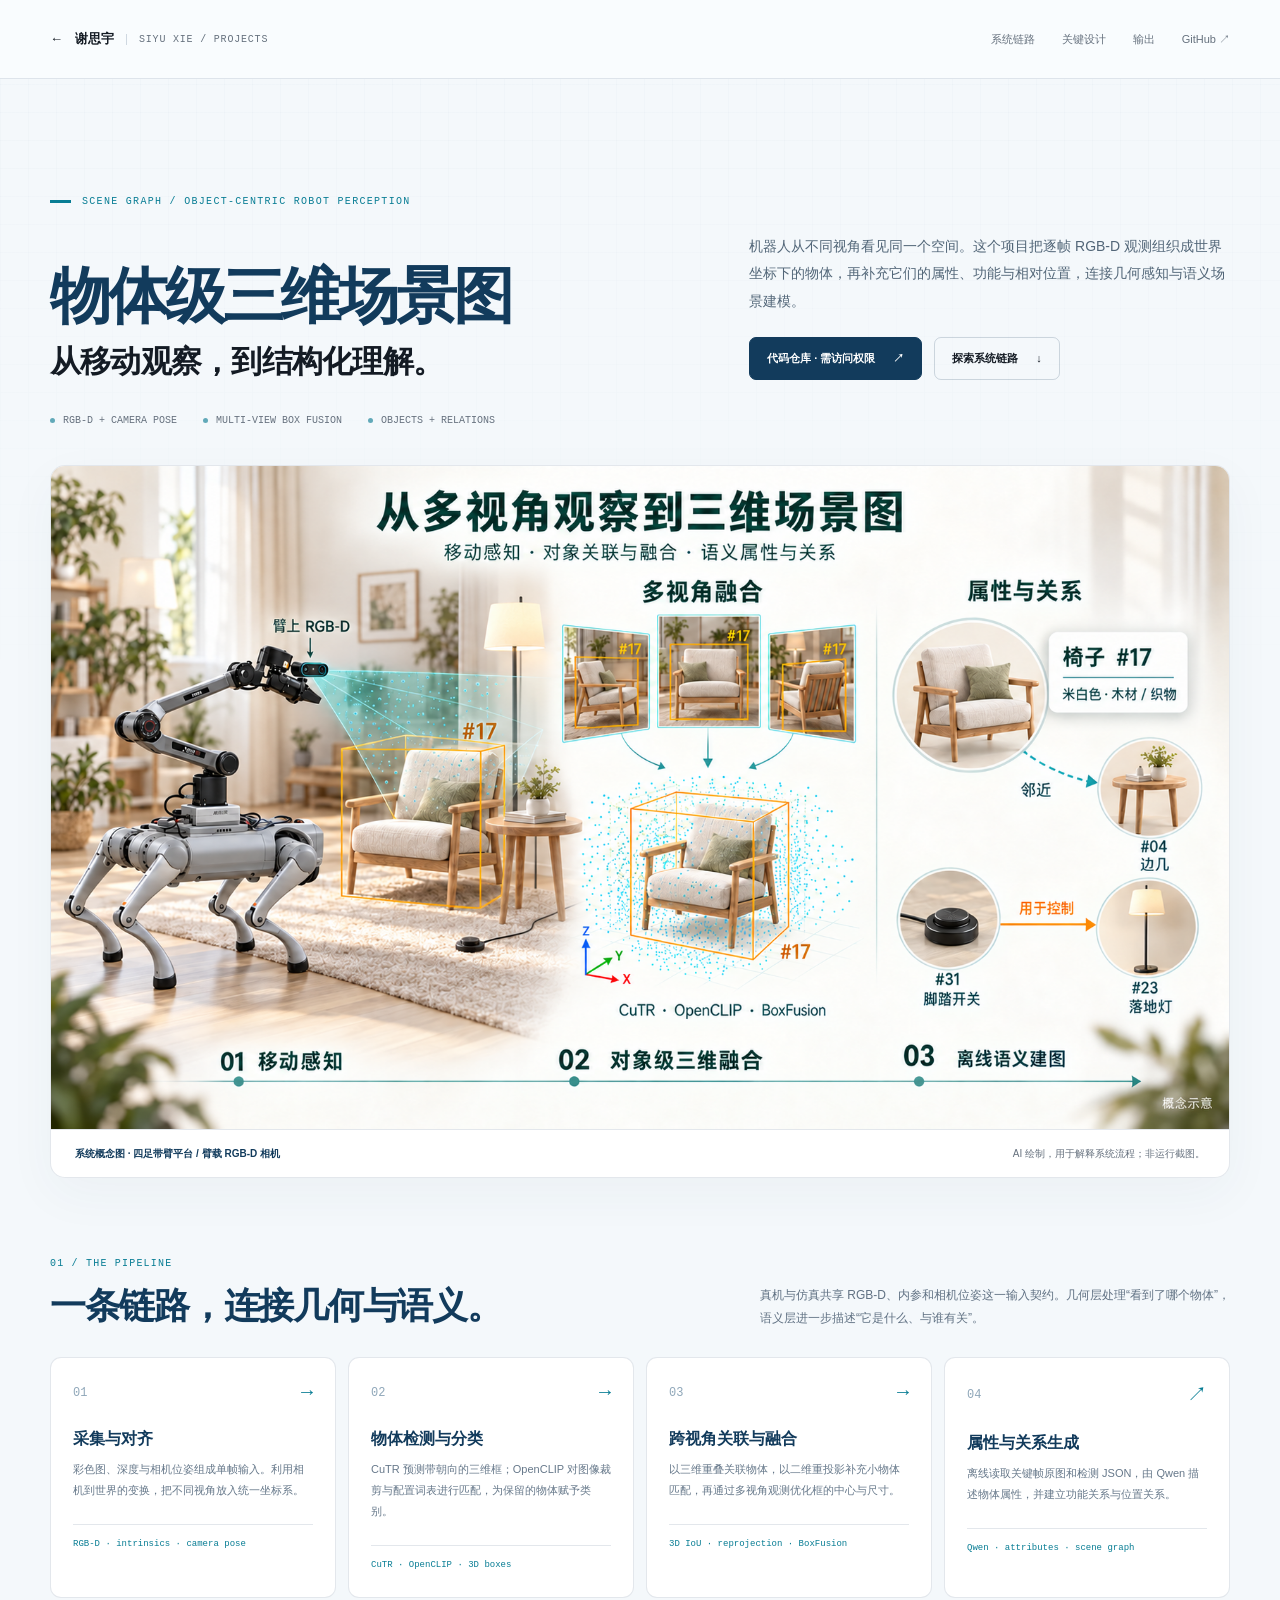
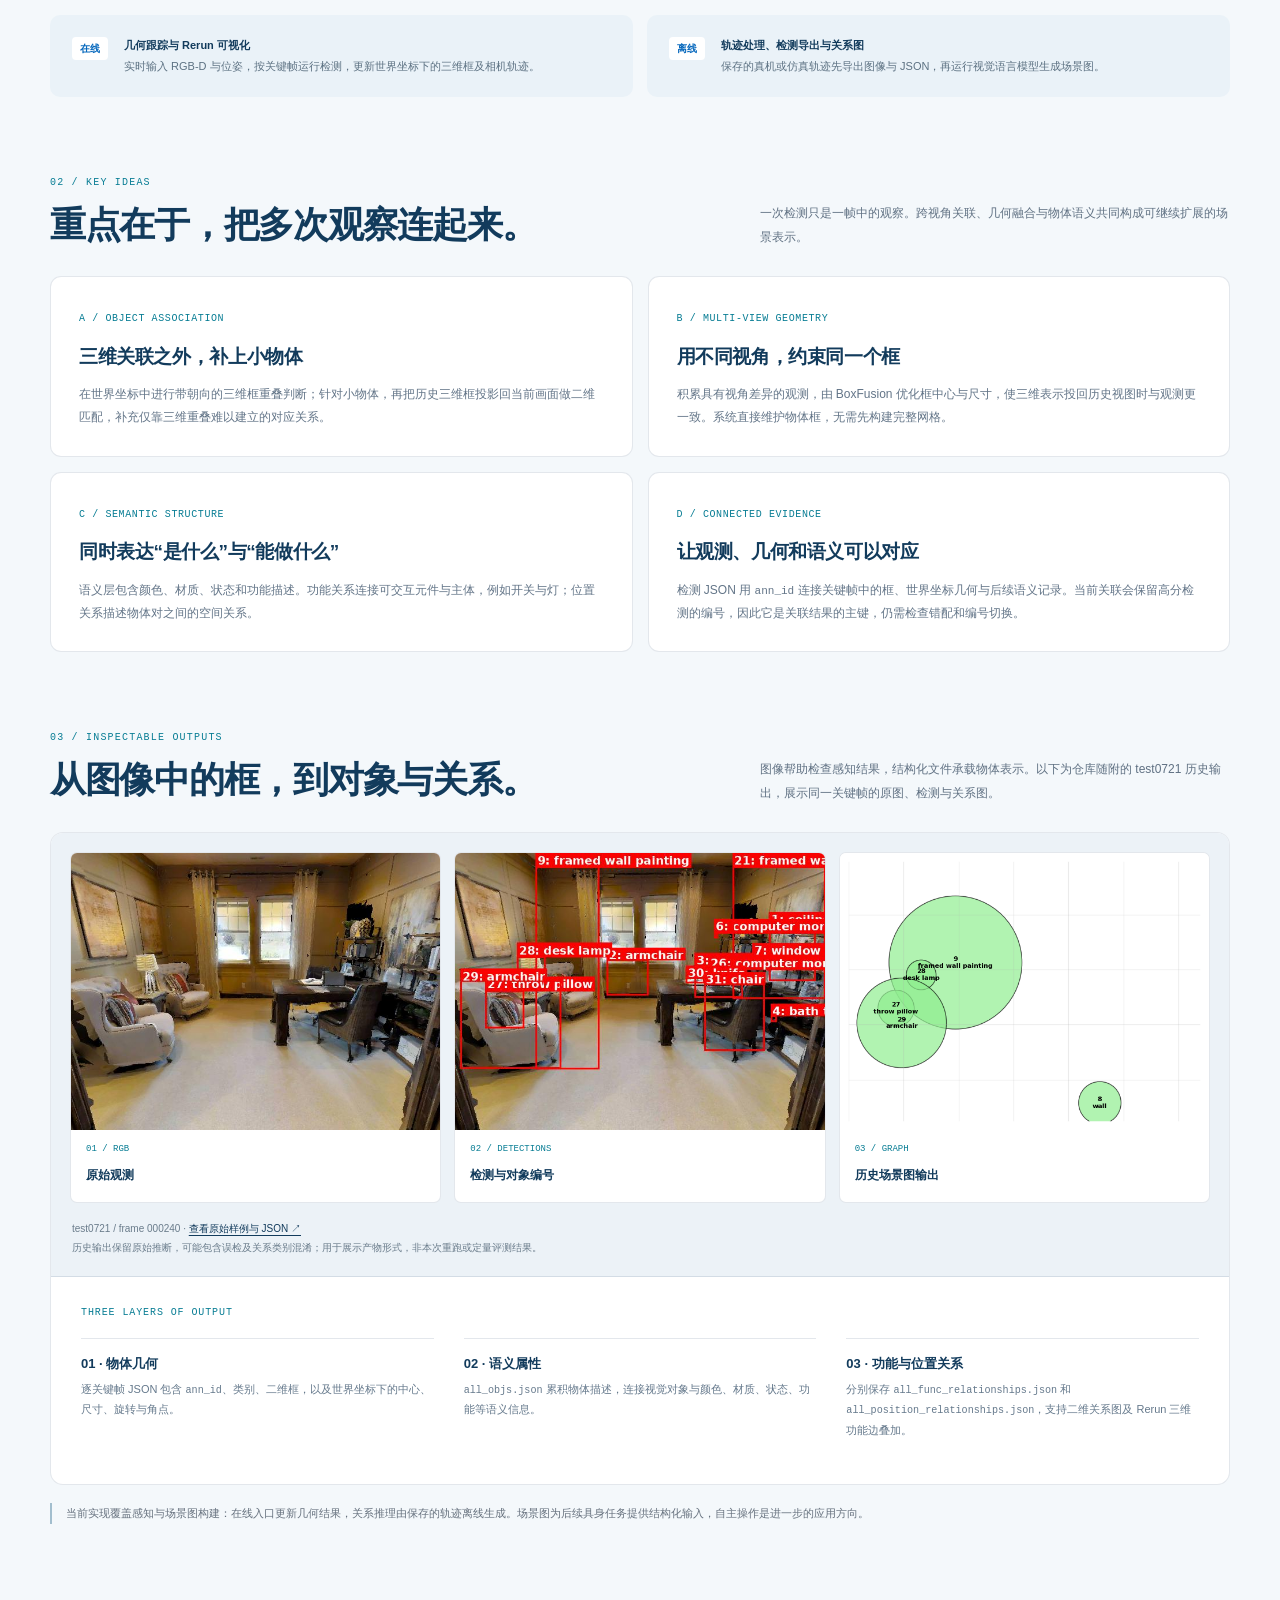
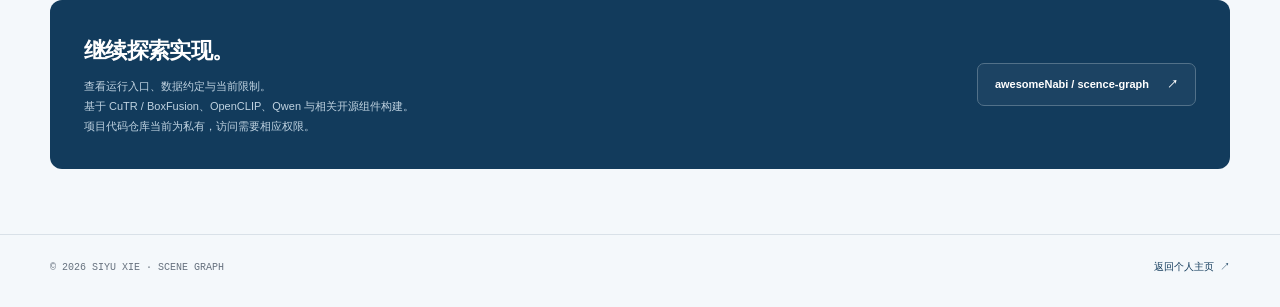
==== projects/scene-graph.html @ 4d7bdca7 "Showcase object-centric scene graph project with illustrated detail page" ====
<!doctype html>
<html lang="zh-CN">
  <head>
    <meta charset="UTF-8" />
    <meta name="viewport" content="width=device-width, initial-scale=1.0" />
    <meta name="description" content="物体级三维场景图：以 RGB-D 和相机位姿为输入，结合 CuTR、OpenCLIP、BoxFusion 与 Qwen，完成跨视角对象关联、三维框融合及离线语义关系建模。" />
    <meta name="theme-color" content="#f4f8fb" />
    <meta property="og:title" content="物体级三维场景图 — 谢思宇 Siyu Xie" />
    <meta property="og:description" content="从移动观察到对象、属性与关系。多视角三维感知与离线场景图构建。" />
    <meta property="og:type" content="website" />
    <meta property="og:url" content="https://awesomenabi.github.io/projects/scene-graph.html" />
    <meta property="og:image" content="https://awesomenabi.github.io/assets/scene-graph-hero.png" />
    <meta property="og:locale" content="zh_CN" />
    <meta name="twitter:card" content="summary_large_image" />
    <title>物体级三维场景图 — 谢思宇 Siyu Xie</title>
    <link rel="canonical" href="https://awesomenabi.github.io/projects/scene-graph.html" />
    <link rel="icon" href="../assets/favicon.svg" type="image/svg+xml" />
    <link rel="stylesheet" href="../styles.css?v=20260905-start-dock2" />
    <link rel="stylesheet" href="../scene-graph.css?v=20261011" />
  </head>
  <body class="scene-page">
    <a class="skip-link" href="#main">跳到主要内容</a>
    <header class="scene-header">
      <div class="scene-shell scene-header__inner">
        <a class="scene-home" href="../index.html#projects"><span aria-hidden="true">←</span> 谢思宇 <small>SIYU XIE / PROJECTS</small></a>
        <nav class="scene-nav" aria-label="项目导航"><a href="#pipeline">系统链路</a><a href="#design">关键设计</a><a href="#outputs">输出</a><a href="https://github.com/awesomeNabi/scence-graph" target="_blank" rel="noreferrer">GitHub ↗</a></nav>
      </div>
    </header>

    <main class="scene-shell" id="main">
      <section class="scene-intro" aria-labelledby="scene-title">
        <p class="scene-eyebrow">SCENE GRAPH / OBJECT-CENTRIC ROBOT PERCEPTION</p>
        <div class="scene-intro__grid">
          <h1 id="scene-title">物体级三维场景图<span>从移动观察，到结构化理解。</span></h1>
          <div>
            <p class="scene-intro__description">机器人从不同视角看见同一个空间。这个项目把逐帧 RGB-D 观测组织成世界坐标下的物体，再补充它们的属性、功能与相对位置，连接几何感知与语义场景建模。</p>
            <div class="scene-actions">
              <a class="scene-link scene-link--primary" href="https://github.com/awesomeNabi/scence-graph" target="_blank" rel="noreferrer">代码仓库 · 需访问权限 <span aria-hidden="true">↗</span></a>
              <a class="scene-link" href="#pipeline">探索系统链路 <span aria-hidden="true">↓</span></a>
            </div>
          </div>
        </div>
        <div class="scene-spec" aria-label="项目技术概览"><span><i aria-hidden="true"></i> RGB-D + CAMERA POSE</span><span><i aria-hidden="true"></i> MULTI-VIEW BOX FUSION</span><span><i aria-hidden="true"></i> OBJECTS + RELATIONS</span></div>
      </section>

      <figure class="scene-hero">
        <a href="../assets/scene-graph-hero.png" aria-label="打开完整系统概念图">
          <img src="../assets/scene-graph-hero.png" alt="四足带臂机器人使用安装在机械臂上的 RGB-D 相机观察室内物体，通过多视角关联融合三维框，再生成物体属性、功能关系和位置关系" width="1672" height="941" fetchpriority="high" />
        </a>
        <figcaption><b>系统概念图 · 四足带臂平台 / 臂载 RGB-D 相机</b><span>AI 绘制，用于解释系统流程；非运行截图。</span></figcaption>
      </figure>

      <section class="scene-section" id="pipeline" aria-labelledby="pipeline-title">
        <div class="scene-section__header">
          <div><p class="scene-section__index">01 / THE PIPELINE</p><h2 id="pipeline-title">一条链路，连接几何与语义。</h2></div>
          <p class="scene-section__summary">真机与仿真共享 RGB-D、内参和相机位姿这一输入契约。几何层处理“看到了哪个物体”，语义层进一步描述“它是什么、与谁有关”。</p>
        </div>
        <div class="scene-flow">
          <article class="scene-step"><div class="scene-step__number">01 <span aria-hidden="true">→</span></div><h3>采集与对齐</h3><p>彩色图、深度与相机位姿组成单帧输入。利用相机到世界的变换，把不同视角放入统一坐标系。</p><small>RGB-D · intrinsics · camera pose</small></article>
          <article class="scene-step"><div class="scene-step__number">02 <span aria-hidden="true">→</span></div><h3>物体检测与分类</h3><p>CuTR 预测带朝向的三维框；OpenCLIP 对图像裁剪与配置词表进行匹配，为保留的物体赋予类别。</p><small>CuTR · OpenCLIP · 3D boxes</small></article>
          <article class="scene-step"><div class="scene-step__number">03 <span aria-hidden="true">→</span></div><h3>跨视角关联与融合</h3><p>以三维重叠关联物体，以二维重投影补充小物体匹配，再通过多视角观测优化框的中心与尺寸。</p><small>3D IoU · reprojection · BoxFusion</small></article>
          <article class="scene-step"><div class="scene-step__number">04 <span aria-hidden="true">↗</span></div><h3>属性与关系生成</h3><p>离线读取关键帧原图和检测 JSON，由 Qwen 描述物体属性，并建立功能关系与位置关系。</p><small>Qwen · attributes · scene graph</small></article>
        </div>
        <div class="scene-modes" aria-label="当前实现的两条运行路径">
          <div class="scene-mode"><b>在线</b><p><strong>几何跟踪与 Rerun 可视化</strong><br />实时输入 RGB-D 与位姿，按关键帧运行检测，更新世界坐标下的三维框及相机轨迹。</p></div>
          <div class="scene-mode"><b>离线</b><p><strong>轨迹处理、检测导出与关系图</strong><br />保存的真机或仿真轨迹先导出图像与 JSON，再运行视觉语言模型生成场景图。</p></div>
        </div>
      </section>

      <section class="scene-section" id="design" aria-labelledby="design-title">
        <div class="scene-section__header">
          <div><p class="scene-section__index">02 / KEY IDEAS</p><h2 id="design-title">重点在于，把多次观察连起来。</h2></div>
          <p class="scene-section__summary">一次检测只是一帧中的观察。跨视角关联、几何融合与物体语义共同构成可继续扩展的场景表示。</p>
        </div>
        <div class="scene-design">
          <article><span>A / OBJECT ASSOCIATION</span><h3>三维关联之外，补上小物体</h3><p>在世界坐标中进行带朝向的三维框重叠判断；针对小物体，再把历史三维框投影回当前画面做二维匹配，补充仅靠三维重叠难以建立的对应关系。</p></article>
          <article><span>B / MULTI-VIEW GEOMETRY</span><h3>用不同视角，约束同一个框</h3><p>积累具有视角差异的观测，由 BoxFusion 优化框中心与尺寸，使三维表示投回历史视图时与观测更一致。系统直接维护物体框，无需先构建完整网格。</p></article>
          <article><span>C / SEMANTIC STRUCTURE</span><h3>同时表达“是什么”与“能做什么”</h3><p>语义层包含颜色、材质、状态和功能描述。功能关系连接可交互元件与主体，例如开关与灯；位置关系描述物体对之间的空间关系。</p></article>
          <article><span>D / CONNECTED EVIDENCE</span><h3>让观测、几何和语义可以对应</h3><p>检测 JSON 用 <code>ann_id</code> 连接关键帧中的框、世界坐标几何与后续语义记录。当前关联会保留高分检测的编号，因此它是关联结果的主键，仍需检查错配和编号切换。</p></article>
        </div>
      </section>

      <section class="scene-section" id="outputs" aria-labelledby="outputs-title">
        <div class="scene-section__header">
          <div><p class="scene-section__index">03 / INSPECTABLE OUTPUTS</p><h2 id="outputs-title">从图像中的框，到对象与关系。</h2></div>
          <p class="scene-section__summary">图像帮助检查感知结果，结构化文件承载物体表示。以下为仓库随附的 test0721 历史输出，展示同一关键帧的原图、检测与关系图。</p>
        </div>
        <div class="scene-output">
          <div class="scene-result-gallery">
            <figure><a href="../assets/scene-graph-rgb.jpg" aria-label="查看完整历史原始帧"><img src="../assets/scene-graph-rgb.jpg" alt="test0721 轨迹第 000240 帧的室内原始图像，包含扶手椅、书桌、灯与装饰画" width="640" height="480" loading="lazy" decoding="async" /></a><figcaption><span>01 / RGB</span><b>原始观测</b></figcaption></figure>
            <figure><a href="../assets/scene-graph-bbox.jpg" aria-label="查看完整历史检测图"><img src="../assets/scene-graph-bbox.jpg" alt="同一历史关键帧中的检测框、类别与对象编号，可用于检查检测和关联结果" width="640" height="480" loading="lazy" decoding="async" /></a><figcaption><span>02 / DETECTIONS</span><b>检测与对象编号</b></figcaption></figure>
            <figure><a href="../assets/scene-graph-result.png" aria-label="查看完整历史关系图"><img src="../assets/scene-graph-result.png" alt="test0721 第 000240 帧的历史场景图输出，以带标签的圆节点展示场景中的对象" width="640" height="480" loading="lazy" decoding="async" /></a><figcaption><span>03 / GRAPH</span><b>历史场景图输出</b></figcaption></figure>
          </div>
          <p class="scene-result-caption">test0721 / frame 000240 · <a href="https://github.com/awesomeNabi/scence-graph/tree/main/example/test0721" target="_blank" rel="noreferrer">查看原始样例与 JSON ↗</a><br />历史输出保留原始推断，可能包含误检及关系类别混淆；用于展示产物形式，非本次重跑或定量评测结果。</p>
          <div class="scene-output__body">
            <p>THREE LAYERS OF OUTPUT</p>
            <dl>
              <div><dt>01 · 物体几何</dt><dd>逐关键帧 JSON 包含 <code>ann_id</code>、类别、二维框，以及世界坐标下的中心、尺寸、旋转与角点。</dd></div>
              <div><dt>02 · 语义属性</dt><dd><code>all_objs.json</code> 累积物体描述，连接视觉对象与颜色、材质、状态、功能等语义信息。</dd></div>
              <div><dt>03 · 功能与位置关系</dt><dd>分别保存 <code>all_func_relationships.json</code> 和 <code>all_position_relationships.json</code>，支持二维关系图及 Rerun 三维功能边叠加。</dd></div>
            </dl>
          </div>
        </div>
        <p class="scene-note">当前实现覆盖感知与场景图构建：在线入口更新几何结果，关系推理由保存的轨迹离线生成。场景图为后续具身任务提供结构化输入，自主操作是进一步的应用方向。</p>
      </section>

      <aside class="scene-source" aria-label="项目源码入口">
        <div><h2>继续探索实现。</h2><p>查看运行入口、数据约定与当前限制。<br />基于 CuTR / BoxFusion、OpenCLIP、Qwen 与相关开源组件构建。<br />项目代码仓库当前为私有，访问需要相应权限。</p></div>
        <a class="scene-link" href="https://github.com/awesomeNabi/scence-graph" target="_blank" rel="noreferrer">awesomeNabi / scence-graph <span aria-hidden="true">↗</span></a>
      </aside>
    </main>
    <footer class="scene-page-footer"><div class="scene-shell"><span>© 2026 SIYU XIE · SCENE GRAPH</span><a href="../index.html#projects">返回个人主页 <span aria-hidden="true">↗</span></a></div></footer>
  </body>
</html>
---- styles.css ----
:root {
  --page: #edf4fb;
  --page-deep: #e8f1fa;
  --surface: #ffffff;
  --surface-soft: #f7fbff;
  --surface-blue: #dfeeff;
  --surface-blue-2: #edf6ff;
  --ink: #141b24;
  --ink-soft: #273240;
  --muted: #66717e;
  --muted-2: #87919b;
  --blue: #1887e8;
  --blue-deep: #0668bd;
  --blue-pale: #e9f4ff;
  --green: #31ce7c;
  --line: rgba(41, 75, 108, 0.13);
  --line-strong: rgba(41, 75, 108, 0.2);
  --shadow: 0 18px 48px rgba(56, 87, 118, 0.1);
  --shadow-soft: 0 8px 24px rgba(56, 87, 118, 0.075);
  --shadow-hover: 0 26px 68px rgba(43, 78, 113, 0.16), 0 8px 22px rgba(56, 87, 118, 0.08);
  --radius-xl: 30px;
  --radius-lg: 22px;
  --radius-md: 16px;
  --radius-sm: 12px;
  --shell: 1240px;
  --ease: 180ms ease;
  --cover-progress: 0;
  --cover-height: max(100svh, 820px);
  --cover-scene-shift: 0px;
  --cover-scale: 1;
  --cover-opacity: 1;
  --cover-cue-opacity: 1;
  --cover-copy-shift: 0px;
  --site-reveal: 0;
  --site-shift: 8svh;
  --site-opacity: 0;
}

*,
*::before,
*::after {
  box-sizing: border-box;
}

html {
  scroll-behavior: smooth;
  scroll-padding-top: 112px;
}

body {
  margin: 0;
  min-width: 320px;
  overflow-x: clip;
  color: var(--ink);
  background:
    radial-gradient(circle at 6% 8%, rgba(159, 206, 251, 0.34), transparent 26rem),
    radial-gradient(circle at 92% 22%, rgba(216, 225, 255, 0.48), transparent 31rem),
    linear-gradient(180deg, #eff6fd 0%, #f5f8fb 42%, #edf4fa 100%);
  font-family: Inter, ui-sans-serif, -apple-system, BlinkMacSystemFont, "Segoe UI", "PingFang SC",
    "Hiragino Sans GB", "Microsoft YaHei", Arial, sans-serif;
  font-size: 15px;
  line-height: 1.7;
  -webkit-font-smoothing: antialiased;
  text-rendering: optimizeLegibility;
}

body::before {
  position: fixed;
  inset: 0;
  z-index: -1;
  pointer-events: none;
  content: "";
  background-image:
    linear-gradient(rgba(49, 92, 132, 0.025) 1px, transparent 1px),
    linear-gradient(90deg, rgba(49, 92, 132, 0.025) 1px, transparent 1px);
  background-size: 28px 28px;
  mask-image: linear-gradient(to bottom, black, transparent 80%);
}

img,
video {
  display: block;
  max-width: 100%;
}

a {
  color: inherit;
  text-decoration: none;
}

button,
a {
  -webkit-tap-highlight-color: transparent;
}

::selection {
  color: #fff;
  background: var(--blue);
}

:focus-visible {
  outline: 3px solid rgba(24, 135, 232, 0.35);
  outline-offset: 4px;
}

/* Front-facing CRT and PS1 menu on a gray-white portfolio cover. */
.portal-cover {
  --retro-paper: #f2f2ec;
  --cover-gap: clamp(25px, 3vw, 48px);
  --retro-ink: #383e36;
  --retro-muted: #888e81;
  --retro-line: #d7dad0;
  --retro-mono: "SFMono-Regular", Consolas, "Liberation Mono", monospace;
  position: relative;
  z-index: 1;
  height: var(--cover-height);
  color: var(--retro-ink);
  background: var(--retro-paper);
  isolation: isolate;
}
.js .portal-cover { height: calc(2 * var(--cover-height)); }
.portal-cover__scene { position: relative; height: var(--cover-height); overflow: hidden; isolation: isolate; }
.js .portal-cover__scene { position: sticky; top: 0; }
.portal-cover__scene::before {
  position: absolute; inset: 0; content: ""; pointer-events: none;
  opacity: .35;
  background-image: repeating-linear-gradient(0deg, #79877506 0 1px, transparent 1px 4px), radial-gradient(ellipse at 50% 50%, #fff 0, transparent 68%);
}
.portal-cover__masthead { position: absolute; inset: 0 4vw auto; height: 86px; display: flex; align-items: center; justify-content: space-between; gap: 24px; border-bottom: 1px solid var(--retro-line); z-index: 3; opacity: var(--cover-opacity); }
.cover-mark { display: flex; align-items: center; gap: 10px; }
.cover-mark b { color: #858d7d; font: 9px var(--retro-mono); letter-spacing: .12em; }
.folio-pixels { display: grid; grid-template-columns: repeat(2, 5px); grid-template-rows: repeat(2, 5px); gap: 2px; transform: rotate(-8deg); }
.folio-pixels i { background: #7c856d; }.folio-pixels i:last-child { grid-column: 2; }
.cover-edition, .cover-system { color: #929788; font: 8px var(--retro-mono); letter-spacing: .18em; }
.cover-edition { position: absolute; left: 50%; transform: translateX(-50%); }
.cover-system { display: flex; align-items: center; gap: 8px; letter-spacing: .1em; }
.cover-system i { width: 5px; height: 5px; border-radius: 50%; background: #87976b; box-shadow: 0 0 5px #87976b44; }
.portal-cover__stage { position: relative; height: 100%; width: min(1320px, 89vw); margin: auto; padding: 118px 0 65px; display: grid; grid-template-columns: 1fr minmax(470px, 2.55fr) .75fr; gap: var(--cover-gap); align-items: center; }
.portal-cover__copy { opacity: var(--cover-opacity); transform: translateY(var(--cover-copy-shift)); }
.portal-cover__copy { padding-bottom: 30px; }
.cover-kicker { display: flex; align-items: center; gap: 8px; margin: 0 0 25px; font: 8px var(--retro-mono); color: var(--retro-muted); letter-spacing: .15em; white-space: nowrap; }
.cover-kicker > span { border: 1px solid #c6ccbd; padding: 4px; font-size: 8px; letter-spacing: 0; }
.portal-cover__copy h1 { margin: 0; font-family: "Songti SC", "STSong", "Noto Serif CJK SC", Georgia, serif; font-size: clamp(42px, 4vw, 60px); line-height: 1.22; font-weight: 500; letter-spacing: -.04em; }
.portal-cover__copy h1 > span { display: block; font-family: "Baskerville", "Times New Roman", serif; font-size: 1.07em; line-height: 1.15; font-style: italic; color: #899078; letter-spacing: -.055em; }
.cover-description { margin: 29px 0 0; color: #7e8579; font-size: clamp(10px, .85vw, 13px); line-height: 1.95; }
.cover-description > span { font-size: 11px; }
.cover-signature { display: flex; align-items: center; gap: 15px; margin-top: 28px; padding-top: 22px; position: relative; }
.cover-signature::before { content: ""; position: absolute; top: 0; width: 26px; height: 1px; background: #c7ccbf; }
.cover-signature > span { color: #929b88; font-size: 19px; font-weight: 300; }
.cover-signature p { font: 9px/1.8 var(--retro-mono); letter-spacing: .1em; margin: 0; }.cover-signature small { display: block; color: #a1a696; font-size: 7px; }
.cover-handnote { display: inline-flex; align-items: center; gap: 22px; margin: 56px 0 0 17px; color: #929882; font: italic 24px "Baskerville", "Times New Roman", serif; transform: rotate(-7deg); }
.cover-handnote > span { font-size: 43px; line-height: .7; transform: rotate(25deg); }
.crt-stage { position: relative; justify-self: center; width: min(100%, 730px); opacity: var(--cover-opacity); transform: translateY(var(--cover-copy-shift)); }
.crt-caption { position: absolute; bottom: 100%; left: 50%; transform: translateX(-50%); width: max-content; margin: 0 0 22px; color: #a0a693; font: 7px var(--retro-mono); letter-spacing: .16em; }
.crt-caption i { display: inline-block; width: 3px; height: 3px; margin: 0 6px 2px 0; background: #a5ae94; }
.retro-console { position: relative; container-type: inline-size; }
.crt-monitor { position: relative; width: 100%; aspect-ratio: 1.27; padding: 4.5% 4.5% 10.5%; border: 2px solid #c7cbc4; border-radius: 30px 30px 35px 35px; background: linear-gradient(115deg, #eeeeea, #e2e4de 52%, #d6dad2); box-shadow: inset 3px 3px 4px #fff, inset -4px -5px 3px #8f998b55, 5px 7px 0 #c5ccbf, 11px 15px 21px #74806523; }
.crt-monitor::before { position: absolute; content: ""; inset: 2%; border: 1px solid #f9fbf3aa; border-radius: 23px; pointer-events: none; }
.crt-bezel { position: relative; height: 100%; padding: 2.7%; background: linear-gradient(145deg, #777e75, #505b52 55%, #8d968b); border: 1px solid #9ea79b; border-radius: 30px / 24px; box-shadow: 0 1px 1px #fff, inset 2px 3px 6px #28382d70; }
.crt-screen { position: relative; height: 100%; overflow: hidden; isolation: isolate; border-radius: 23px / 19px; background: #225166; border: 3px solid #334538; box-shadow: 0 0 2px 2px #3c4b3d, inset 0 0 22px #152e39; }
.crt-screen::after { content: ""; position: absolute; inset: 0; z-index: 4; border-radius: inherit; pointer-events: none; background: radial-gradient(ellipse at 50% 40%, transparent 45%, #07172266 100%); box-shadow: inset 3px 4px 14px #08252f70; }
.ps1-ui { height: 100%; padding: 3% 3.5% 2%; font-family: "Arial Narrow", "Trebuchet MS", Arial, sans-serif; background: #285b70; color: #e6debd; }
.ps1-heading { height: 12%; display: flex; align-items: center; justify-content: space-between; gap: 4px; color: #c8ce9c; }
.ps1-heading > span { font: 1.1cqw var(--retro-mono); letter-spacing: .05em; }
.ps1-heading strong { position: relative; z-index: 1; font-size: 4.4cqw; line-height: .8; color: #101d21; font-style: italic; font-weight: 900; letter-spacing: -.06em; text-shadow: 1px 1px #d5ad42; }
.ps1-panels { height: 78%; display: grid; grid-template-columns: 42% 58%; border: 5px solid #caa33b; border-radius: 16px 16px 18px 15px; box-shadow: inset 0 0 0 2px #ab8334, 1px 2px 0 #9e8130; }
.ps1-sidebar { display: flex; flex-direction: column; min-height: 0; overflow: hidden; padding: 5% 4% 4%; border-right: 5px solid #caa33b; }
.ps1-menu { padding: 3% 5% 5%; border: 3px ridge #d5d2b7; background: #5d655c; }
.ps1-menu p { margin: 0 0 4%; padding-bottom: 4%; color: #cbd1bd; font: 1.2cqw var(--retro-mono); text-align: center; border-bottom: 1px solid #a0a799; }
.ps1-menu button { display: block; position: relative; width: 100%; min-height: 3.25cqw; padding: 4% 1%; border: 2px solid transparent; border-bottom-color: #858e7c77; background: #a2aa9566; color: #e9ecd2; font: 700 1.6cqw/1 Arial, sans-serif; letter-spacing: -.03em; text-shadow: 1px 1px 1px #384631; cursor: pointer; }
.ps1-menu button:nth-of-type(even) { background: #384b3b66; }.ps1-menu button.is-selected { border: 3px solid #bc3c31; background: #496052; box-shadow: 1px 1px 0 #732e25; }
.ps1-menu button.is-selected::before { position: absolute; left: -9%; top: 12%; content: "P1"; padding: 2px 3px; color: #f1e7bc; background: #bd3e30; border-radius: 7px 7px 3px 3px; font: 800 1.3cqw Arial, sans-serif; }
.ps1-menu button:hover { color: #fff8d2; background: #a4ac7959; }
.ps1-menu { display: flex; flex-direction: column; flex: 0 0 65%; min-height: 0; }
.ps1-menu button { flex: 1; min-height: 0; padding: 0; font-size: 1.8cqw; }
.ps1-player-data { flex: 1; min-height: 0; }
.ps1-player-data { margin-top: auto; padding: 6% 5% 2%; }.ps1-player-data > p { margin: 0 0 5%; font: bold 1.4cqw Arial, sans-serif; letter-spacing: .04em; color: #e7d198; }.ps1-player-data dl { display: grid; grid-template-columns: 25% 75%; gap: 6% 0; margin: 0; line-height: 1.2; }.ps1-player-data dt { color: #b6c5a8; font: 1.05cqw var(--retro-mono); margin-top: 3%; }.ps1-player-data dd { margin: 0; color: #e1dec0; font-size: 1.05cqw; font-weight: 700; }
.ps1-player-card { position: relative; display: flex; flex-direction: column; align-items: center; min-width: 0; overflow: hidden; margin: 4% 4% 4% 3%; border: 3px solid #d1ad41; border-radius: 12px; background: radial-gradient(ellipse, #c9ad62, #a18c49); box-shadow: inset 2px 2px 0 #e0b04c; }
.ps1-player-card__header { display: flex; align-items: center; gap: 7px; align-self: stretch; padding: 5% 5% 0; color: #554e2e; font-size: 1.8cqw; letter-spacing: -.025em; }.ps1-player-card__header > span { color: #e3d997; background: #b33d2f; padding: 2px 4px; font: bold 1.2cqw Arial, sans-serif; }
.ps1-player-card img { width: 100%; height: 78%; margin-top: 1%; object-fit: contain; image-rendering: pixelated; filter: saturate(.83) contrast(.9); }
.ps1-player-card__name { position: absolute; bottom: 3%; right: 4%; text-align: right; color: #ede8cb; text-shadow: -2px -1px #3b4c58, 2px 2px #3b4c58, 3px 3px #3b4c58; font: italic 700 3.7cqw/.8 Georgia, serif; transform: rotate(-4deg); }.ps1-player-card__name b { font-size: 1.05em; }
.ps1-footer { height: 10%; display: flex; align-items: center; justify-content: space-between; padding: 2% 1% 0; font: 1.2cqw var(--retro-mono); color: #d4d9b4; }.ps1-footer a { font-size: 1.65cqw; font-weight: bold; color: #f1d47b; letter-spacing: .05em; }
.crt-controls { position: absolute; inset: auto 6% 4%; height: 5%; display: flex; align-items: center; gap: 12px; color: #85907f; }
.crt-model { font: 1cqw var(--retro-mono); letter-spacing: .1em; }
.crt-speaker { width: 17%; height: 85%; margin-left: auto; background: repeating-linear-gradient(0deg, #95a18c 0 1px, transparent 1px 4px); opacity: .6; }
.crt-power { width: 5px; height: 5px; flex-shrink: 0; border-radius: 50%; background: #9aaa75; box-shadow: 0 0 4px #91a76055; transition: background 180ms ease; }
.crt-power-key { position: relative; display: grid; place-items: center; flex: 0 0 auto; width: clamp(28px, 3.4cqw, 36px); aspect-ratio: 1; padding: 0; border: 1px solid #a4af9c; border-radius: 50%; color: #7e8d70; font: 16px Arial, sans-serif; background: #d7ddd0; box-shadow: inset 0 1px 1px #fff9, 0 2px 2px #7b8a6833; cursor: pointer; transition: background 160ms ease, box-shadow 160ms ease; }
.crt-power-key::before { content: ""; position: absolute; inset: -8px; border-radius: 50%; }
.crt-power-key:hover { background: #cbd4bf; }
.crt-power-key:active { box-shadow: inset 1px 2px 3px #73866066; }
.crt-power-key:disabled { cursor: default; opacity: .45; }
.crt-monitor.is-standby .crt-power { background: #cda369; box-shadow: 0 0 5px #cda36955; }
.crt-monitor.is-standby .crt-power-key { color: #9b784b; background: #d9d8c7; }
.crt-status { position: absolute; width: 1px; height: 1px; overflow: hidden; clip-path: inset(50%); white-space: nowrap; }
.crt-stand { height: 2.5cqw; width: 32%; margin: auto; background: linear-gradient(90deg, #c1c9b9, #d7dece 45%, #b6c1ae); border: 1px solid #bac5af; }
.ps-console { display: flex; align-items: center; justify-content: space-around; gap: 3%; width: 81%; height: 9cqw; padding: 1.2% 3%; margin: 0 auto; border: 1px solid #bec7b6; border-radius: 9px 9px 11px 11px; background: linear-gradient(#e4e8de, #cfd7c7); box-shadow: inset 0 3px 0 #f4f6ef, 0 4px 0 #aebaa4, 6px 12px 16px #63725024; }
.ps-reset, .ps-enter { display: grid; justify-items: center; gap: 4px; border: 0; padding: 0; background: transparent; color: #939e88; cursor: pointer; }.ps-reset i, .ps-enter i { display: grid; place-items: center; width: 3cqw; aspect-ratio: 1; border: 1px solid #a1ad96; border-radius: 50%; background: #d3dacb; box-shadow: inset 0 1px 1px #f1f3ed, 0 1px 1px #7a897044; font: 1.7cqw Arial, sans-serif; }.ps-reset span, .ps-enter span { font: .75cqw var(--retro-mono); }
.ps-port { display: flex; flex-direction: column; align-items: center; gap: 4px; width: 20%; color: #8e9b81; }.ps-port small { font: .7cqw var(--retro-mono); }.ps-port i { width: 100%; height: 1.2cqw; background: #a7b39b; border: 1px solid #8d9c7f; box-shadow: inset 0 2px 1px #5f715255, 0 1px #f1f4ed; }.ps-port b { width: 70%; text-align: center; border-radius: 3px; background: #849477; color: #c9d3c0; font: .9cqw var(--retro-mono); }
.ps-console__mark { text-align: center; }.ps-console__mark > span { display: inline-block; margin: 0 1px; font-size: 1.4cqw; color: #7d9690; }.ps-console__mark > span:nth-child(2) { color: #b27376; }.ps-console__mark > span:nth-child(3) { color: #708da0; }.ps-console__mark > span:nth-child(4) { color: #9983a2; }.ps-console__mark small { display: block; margin-top: 2px; color: #a0aa96; font: .6cqw var(--retro-mono); }
.crt-screen__scan { position: absolute; inset: 0; pointer-events: none; opacity: 0; z-index: 3; background: linear-gradient(135deg, transparent calc(var(--scan-position, -20%) - 9%), #e1eced0d calc(var(--scan-position, -20%) - 5%), #e7eff03d calc(var(--scan-position, -20%) - 1.4%), #f4f6ddb3 var(--scan-position, -20%), #cde5e438 calc(var(--scan-position, -20%) + 1%), transparent calc(var(--scan-position, -20%) + 7%)); }
.crt-screen__distorted { position: absolute; inset: 0; pointer-events: none; opacity: 0; z-index: 2; mask-image: linear-gradient(135deg, transparent calc(var(--scan-position, -20%) - 7%), #000 calc(var(--scan-position, -20%) - 2%), #000 calc(var(--scan-position, -20%) + 2%), transparent calc(var(--scan-position, -20%) + 7%)); }
.crt-screen__distorted .ps1-ui { transform: translate(var(--scan-drift-x, 0px), var(--scan-drift-y, 0px)); filter: contrast(1.05); }
.crt-screen.is-screen-active:not(.is-standby) .crt-screen__scan { opacity: 1; }
.crt-screen.is-screen-active:not(.is-standby) .crt-screen__distorted { opacity: .88; }
.crt-screen__noise { display: none; position: absolute; inset: 0; z-index: 3; width: 100%; height: 100%; image-rendering: pixelated; pointer-events: none; background: #858585; }
.crt-screen.is-standby .crt-screen__noise { display: block; }
.crt-screen.is-standby .ps1-ui { visibility: hidden; }
.crt-monitor.is-power-switching .crt-screen { animation: crt-power-switch 320ms ease-out; }
@keyframes crt-power-switch { 0%, 100% { transform: scaleY(1); filter: brightness(1); } 42% { transform: scaleY(.035); filter: brightness(.55); } 58% { transform: scaleY(.035); filter: brightness(1.25); } }

/* The external START control is visually wired to the CRT. */
.cover-start-dock {
  position: absolute;
  left: calc(100% + var(--cover-gap));
  top: 43%;
  width: clamp(150px, 14.2vw, 205px);
}
.cover-start-wire {
  position: absolute;
  right: 100%;
  top: -15px;
  width: calc(var(--cover-gap) + 54px);
  height: 70px;
  overflow: visible;
  fill: none;
  pointer-events: none;
}
.cover-start-wire path { stroke-linecap: round; stroke-linejoin: round; }
.cover-start-wire__shadow { stroke: #f9fbf3; stroke-width: 4px; transform: translateY(1px); }
.cover-start-wire__line { stroke: #9ba58f; stroke-width: 1.5px; }
.cover-start-wire circle { fill: #eef1e7; stroke: #89977e; stroke-width: 1.5px; }
.cover-start-button {
  position: relative;
  display: flex;
  align-items: center;
  justify-content: center;
  gap: 14px;
  width: 100%;
  min-height: 74px;
  padding: 18px 17px;
  border: 1px solid #b9c3ad;
  border-radius: 14px;
  background: linear-gradient(135deg, #f1f3ea, #dde4d3);
  color: #5f6d52;
  box-shadow: inset 1px 2px 1px #fff, 3px 5px 0 #b4c0a6, 5px 11px 18px #72815c18;
  transition: transform 160ms ease, box-shadow 160ms ease, background 160ms ease;
}
.cover-start-button b { font: 600 17px var(--retro-mono); letter-spacing: .17em; }
.cover-start-button__play { color: #945b70; font-size: 10px; }
.cover-start-button__enter { color: #98a48b; font: 15px var(--retro-mono); }
.cover-start-button:hover { background: linear-gradient(135deg, #f8f8ef, #e7ebda); transform: translateY(-2px); box-shadow: inset 1px 2px 1px #fff, 3px 7px 0 #b4c0a6, 5px 13px 18px #72815c20; }
.cover-start-button:active { transform: translate(2px, 3px); box-shadow: inset 1px 1px 3px #a6b29755, 1px 2px 0 #b4c0a6; }
.cover-start-dock > p { margin: 16px 0 0; text-align: center; color: #98a18d; font-size: 10px; letter-spacing: .13em; }
.cover-footer { position: absolute; inset: auto 4vw 15px; z-index: 3; display: flex; justify-content: space-between; gap: 15px; border-top: 1px solid #d9ddd255; padding-top: 13px; color: #a5ad99; font: 7px var(--retro-mono); letter-spacing: .13em; opacity: var(--cover-cue-opacity); }
.cover-footer p { margin: 0; }.cover-footer p span { margin: 0 10px; }.cover-footer a span { margin-left: 8px; }
.portal-cover :focus-visible { outline: 2px solid #915375; outline-offset: 5px; }
.portal-cover.is-transitioned .portal-cover__scene { visibility: hidden; }


.site-content {
  position: relative;
  z-index: 5;
  min-height: 100vh;
  background:
    radial-gradient(circle at 6% 8%, rgba(159, 206, 251, 0.34), transparent 26rem),
    radial-gradient(circle at 92% 22%, rgba(216, 225, 255, 0.48), transparent 31rem),
    linear-gradient(180deg, #eff6fd 0%, #f5f8fb 42%, #edf4fa 100%);
  border-top: 1px solid rgba(255, 255, 255, 0.92);
  border-radius: 38px 38px 0 0;
  box-shadow: 0 -34px 90px rgba(42, 70, 98, 0.16);
}

.js .site-content {
  margin-top: calc(-1 * var(--cover-height));
  opacity: var(--site-opacity);
  transform: translate3d(0, var(--site-shift), 0);
  will-change: opacity, transform;
  pointer-events: none;
}

.js .site-content.is-transitioned {
  opacity: 1;
  transform: none;
  will-change: auto;
  pointer-events: auto;
}

.skip-link {
  position: fixed;
  top: 10px;
  left: 10px;
  z-index: 100;
  padding: 10px 14px;
  color: #fff;
  background: var(--ink);
  border-radius: 10px;
  transform: translateY(-150%);
  transition: transform var(--ease);
}

.skip-link:focus {
  transform: translateY(0);
}

.page-shell {
  width: min(calc(100% - 40px), var(--shell));
  margin-inline: auto;
}

.site-header {
  position: sticky;
  top: 16px;
  z-index: 50;
  padding: 0 18px;
  pointer-events: none;
}

.header-inner {
  width: min(100%, 1240px);
  min-height: 64px;
  margin-inline: auto;
  padding: 8px 12px 8px 18px;
  display: grid;
  grid-template-columns: 1fr auto 1fr;
  align-items: center;
  gap: 20px;
  background: rgba(255, 255, 255, 0.86);
  border: 1px solid rgba(255, 255, 255, 0.84);
  border-radius: 25px;
  box-shadow: 0 12px 34px rgba(64, 91, 119, 0.1);
  backdrop-filter: blur(20px) saturate(1.15);
  pointer-events: auto;
  transition: box-shadow var(--ease), background var(--ease), transform var(--ease);
}

.site-header.is-scrolled .header-inner {
  background: rgba(255, 255, 255, 0.94);
  box-shadow: 0 16px 42px rgba(51, 80, 110, 0.14);
}

.brand {
  width: max-content;
  display: inline-flex;
  align-items: center;
  gap: 9px;
  font-size: 15px;
  font-weight: 750;
  letter-spacing: -0.02em;
}

.brand-en {
  color: var(--muted-2);
  font-size: 10px;
  font-weight: 700;
  letter-spacing: 0.14em;
}

.status-dot {
  width: 10px;
  height: 10px;
  flex: 0 0 auto;
  background: var(--green);
  border-radius: 50%;
  box-shadow: 0 0 0 5px rgba(49, 206, 124, 0.12), 0 0 14px rgba(49, 206, 124, 0.36);
}

.status-dot-small {
  width: 7px;
  height: 7px;
  box-shadow: 0 0 0 4px rgba(49, 206, 124, 0.1);
}

.site-nav {
  padding: 5px;
  display: flex;
  gap: 2px;
  background: rgba(27, 49, 72, 0.045);
  border: 1px solid rgba(32, 62, 92, 0.035);
  border-radius: 17px;
}

.site-nav a {
  min-height: 36px;
  padding: 7px 16px;
  display: grid;
  place-items: center;
  color: var(--muted);
  border-radius: 13px;
  font-size: 13px;
  font-weight: 600;
  transition: color var(--ease), background var(--ease), box-shadow var(--ease);
}

.site-nav a:hover,
.site-nav a.is-active {
  color: var(--ink);
  background: #fff;
  box-shadow: 0 3px 12px rgba(41, 67, 91, 0.08);
}

.header-status {
  justify-self: end;
  min-height: 42px;
  padding: 9px 15px;
  display: inline-flex;
  align-items: center;
  gap: 10px;
  color: var(--blue-deep);
  background: var(--blue-pale);
  border: 1px solid rgba(24, 135, 232, 0.12);
  border-radius: 16px;
  font-size: 10px;
  font-weight: 750;
  letter-spacing: 0.08em;
  transition: color var(--ease), border-color var(--ease), transform var(--ease);
}

.header-status:hover {
  color: var(--blue);
  border-color: rgba(24, 135, 232, 0.3);
  transform: translateY(-1px);
}

main {
  padding-top: 38px;
}

.intro-board {
  padding-top: 10px;
}

.tracking-panel {
  padding: 10px;
  display: grid;
  grid-template-columns: 226px 1fr;
  gap: 8px;
  background: rgba(255, 255, 255, 0.68);
  border: 1px solid rgba(255, 255, 255, 0.88);
  border-radius: var(--radius-xl);
  box-shadow: var(--shadow);
  backdrop-filter: blur(14px);
  transition: border-color 260ms ease, box-shadow 260ms ease, translate 260ms ease;
}

.tracking-heading {
  min-height: 154px;
  padding: 28px 22px;
  display: flex;
  flex-direction: column;
  justify-content: center;
  background:
    radial-gradient(circle at 80% 18%, rgba(255, 255, 255, 0.7), transparent 34%),
    linear-gradient(145deg, #d8eaff 0%, #eaf4ff 100%);
  border: 1px solid rgba(41, 114, 183, 0.06);
  border-radius: 22px;
}

.micro-label {
  margin: 0;
  color: var(--blue-deep);
  font-size: 10px;
  font-weight: 800;
  letter-spacing: 0.12em;
}

.tracking-heading h2 {
  margin: 8px 0 0;
  font-size: 26px;
  line-height: 1.25;
  letter-spacing: -0.04em;
}

.tracking-heading p {
  margin: 0;
  color: var(--muted);
  font-size: 12px;
  line-height: 1.65;
}

.tracking-grid {
  display: grid;
  grid-template-columns: repeat(2, minmax(0, 1fr));
  gap: 8px;
}

.tracking-card {
  position: relative;
  min-height: 78px;
  padding: 20px 42px 18px 44px;
  overflow: hidden;
  background: rgba(255, 255, 255, 0.82);
  border: 1px solid rgba(54, 86, 117, 0.055);
  border-radius: 18px;
  box-shadow: 0 4px 15px rgba(55, 82, 108, 0.045);
  transition: transform var(--ease), border-color var(--ease), box-shadow var(--ease);
}

.tracking-card:hover {
  border-color: rgba(24, 135, 232, 0.22);
  box-shadow: var(--shadow-soft);
  transform: translateY(-2px);
}

.tracking-index {
  position: absolute;
  top: 17px;
  left: 16px;
  color: var(--muted-2);
  font-family: ui-monospace, SFMono-Regular, Consolas, monospace;
  font-size: 9px;
}

.tracking-card h3 {
  margin: 0;
  font-size: 14px;
  line-height: 1.4;
  letter-spacing: -0.02em;
}

.tracking-card p {
  margin: 0;
  color: var(--muted);
  font-size: 12px;
  line-height: 1.55;
}

.card-arrow {
  position: absolute;
  right: 16px;
  bottom: 15px;
  color: var(--blue);
  font-size: 16px;
  transition: transform var(--ease);
}

.tracking-card:hover .card-arrow {
  transform: translate(2px, -2px);
}

.hero-grid {
  margin-top: 24px;
  display: grid;
  grid-template-columns: minmax(0, 1.58fr) minmax(320px, 0.82fr);
  gap: 20px;
}

.hero-card,
.radar-card {
  min-height: 512px;
  background: rgba(255, 255, 255, 0.84);
  border: 1px solid rgba(255, 255, 255, 0.9);
  border-radius: var(--radius-xl);
  box-shadow: var(--shadow);
  backdrop-filter: blur(14px);
}

.hero-card {
  position: relative;
  padding: clamp(36px, 5.2vw, 70px);
  overflow: hidden;
}

.hero-card::after {
  position: absolute;
  top: -160px;
  right: -150px;
  width: 420px;
  height: 420px;
  content: "";
  background: radial-gradient(circle, rgba(184, 222, 255, 0.36), transparent 68%);
  border-radius: 50%;
  pointer-events: none;
}

.hero-kicker {
  margin: 0 0 22px;
  display: flex;
  align-items: center;
  gap: 10px;
  color: var(--blue-deep);
  font-size: 12px;
  font-weight: 750;
  letter-spacing: 0.04em;
}

.hero-kicker span {
  width: 22px;
  height: 2px;
  background: var(--blue);
  border-radius: 3px;
}

.hero-card h1 {
  position: relative;
  z-index: 1;
  max-width: 760px;
  margin: 0;
  font-size: clamp(42px, 5.15vw, 68px);
  font-weight: 800;
  line-height: 1.08;
  letter-spacing: -0.065em;
}

.hero-card h1 strong {
  display: block;
  color: var(--blue);
  font-weight: inherit;
}

.hero-summary {
  max-width: 690px;
  margin: 25px 0 0;
  color: var(--muted);
  font-size: 16px;
  line-height: 1.8;
}

.hero-summary b {
  color: var(--ink);
}

.hero-actions {
  margin-top: 28px;
  display: flex;
  flex-wrap: wrap;
  gap: 10px;
}

.button {
  min-height: 45px;
  padding: 11px 18px;
  display: inline-flex;
  align-items: center;
  justify-content: center;
  gap: 16px;
  border: 1px solid transparent;
  border-radius: 14px;
  font-size: 13px;
  font-weight: 700;
  line-height: 1.2;
  transition: transform var(--ease), background var(--ease), color var(--ease), border-color var(--ease),
    box-shadow var(--ease);
}

.button span {
  font-size: 17px;
}

.button:hover {
  transform: translateY(-2px);
}

.button-primary {
  color: #fff;
  background: var(--blue);
  box-shadow: 0 10px 24px rgba(24, 135, 232, 0.22);
}

.button-primary:hover {
  background: var(--blue-deep);
  box-shadow: 0 12px 28px rgba(24, 135, 232, 0.3);
}

.button-secondary {
  color: var(--ink-soft);
  background: #fff;
  border-color: var(--line);
}

.button-secondary:hover {
  border-color: rgba(24, 135, 232, 0.25);
}

.hero-metrics {
  margin-top: 34px;
  padding-top: 22px;
  display: grid;
  grid-template-columns: repeat(3, minmax(0, 1fr));
  gap: 18px;
  border-top: 1px solid var(--line);
}

.hero-metrics div {
  min-width: 0;
}

.hero-metrics strong,
.hero-metrics span {
  display: block;
}

.hero-metrics strong {
  font-size: 14px;
  line-height: 1.3;
}

.hero-metrics span {
  margin-top: 3px;
  color: var(--muted-2);
  font-size: 11px;
}

.radar-card {
  position: relative;
  padding: 26px;
  overflow: hidden;
  background:
    radial-gradient(circle at 50% 43%, rgba(255, 255, 255, 0.88), transparent 42%),
    linear-gradient(160deg, rgba(255, 255, 255, 0.86), rgba(238, 245, 255, 0.9));
}

.radar-card::before {
  position: absolute;
  inset: 0;
  content: "";
  background:
    radial-gradient(circle at 20% 80%, rgba(180, 241, 225, 0.22), transparent 29%),
    radial-gradient(circle at 80% 18%, rgba(186, 198, 255, 0.25), transparent 29%);
  pointer-events: none;
}

.radar-card-head {
  position: relative;
  z-index: 2;
  display: flex;
  justify-content: space-between;
  align-items: center;
  color: var(--blue-deep);
  font-family: ui-monospace, SFMono-Regular, Consolas, monospace;
  font-size: 10px;
  font-weight: 700;
  letter-spacing: 0.1em;
}

.radar-card-head span {
  padding: 8px 12px;
  background: rgba(255, 255, 255, 0.7);
  border: 1px solid rgba(24, 135, 232, 0.12);
  border-radius: 12px;
}

.radar-card-head i {
  width: 7px;
  height: 7px;
  background: var(--green);
  border-radius: 50%;
  box-shadow: 0 0 0 5px rgba(49, 206, 124, 0.1);
}

.radar-visual {
  position: absolute;
  top: 50%;
  left: 50%;
  width: min(78%, 340px);
  aspect-ratio: 1;
  transform: translate(-50%, -48%);
}

.radar-ring,
.radar-axis,
.radar-sweep,
.radar-core,
.radar-point {
  position: absolute;
  display: block;
}

.radar-ring {
  top: 50%;
  left: 50%;
  border: 1px solid rgba(56, 148, 227, 0.22);
  border-radius: 50%;
  transform: translate(-50%, -50%);
}

.radar-ring-1 {
  width: 100%;
  height: 100%;
  background: rgba(255, 255, 255, 0.38);
  box-shadow: 0 24px 60px rgba(70, 112, 153, 0.09);
}

.radar-ring-2 {
  width: 68%;
  height: 68%;
}

.radar-ring-3 {
  width: 34%;
  height: 34%;
}

.radar-axis {
  top: 50%;
  left: 50%;
  background: rgba(56, 148, 227, 0.09);
  transform: translate(-50%, -50%);
}

.radar-axis-x {
  width: 100%;
  height: 1px;
}

.radar-axis-y {
  width: 1px;
  height: 100%;
}

.radar-sweep {
  inset: 4%;
  background: conic-gradient(from 12deg, rgba(24, 135, 232, 0), rgba(24, 135, 232, 0.14), transparent 30%);
  border-radius: 50%;
  animation: radar-spin 9s linear infinite;
}

.radar-core {
  top: 50%;
  left: 50%;
  width: 34px;
  height: 34px;
  background: rgba(255, 255, 255, 0.95);
  border: 4px solid rgba(24, 135, 232, 0.55);
  border-radius: 50%;
  box-shadow: 0 0 0 10px rgba(24, 135, 232, 0.05), 0 0 30px rgba(24, 135, 232, 0.15);
  transform: translate(-50%, -50%);
}

.radar-point {
  width: 11px;
  height: 11px;
  background: #fff;
  border: 3px solid var(--blue);
  border-radius: 50%;
  box-shadow: 0 0 0 7px rgba(24, 135, 232, 0.08);
}

.point-a {
  top: 27%;
  left: 31%;
}

.point-b {
  top: 37%;
  right: 18%;
  border-color: #7d87e9;
  box-shadow: 0 0 0 7px rgba(125, 135, 233, 0.08);
}

.point-c {
  right: 30%;
  bottom: 21%;
  border-color: var(--green);
  box-shadow: 0 0 0 7px rgba(49, 206, 124, 0.08);
}

.radar-label {
  position: absolute;
  z-index: 3;
  padding: 6px 9px;
  display: flex;
  align-items: center;
  gap: 6px;
  color: var(--muted);
  background: rgba(255, 255, 255, 0.76);
  border: 1px solid rgba(36, 83, 127, 0.09);
  border-radius: 9px;
  font-family: ui-monospace, SFMono-Regular, Consolas, monospace;
  font-size: 8px;
  font-weight: 700;
  letter-spacing: 0.04em;
}

.radar-label span {
  width: 5px;
  height: 5px;
  background: var(--blue);
  border-radius: 50%;
}

.label-a {
  top: 26%;
  left: 5%;
}

.label-b {
  top: 38%;
  right: 3%;
}

.label-b span {
  background: #7d87e9;
}

.label-c {
  right: 8%;
  bottom: 22%;
}

.label-c span {
  background: var(--green);
}

.radar-card > p {
  position: absolute;
  right: 26px;
  bottom: 22px;
  left: 26px;
  z-index: 2;
  margin: 0;
  color: var(--muted-2);
  font-family: ui-monospace, SFMono-Regular, Consolas, monospace;
  font-size: 9px;
  text-align: center;
  letter-spacing: 0.06em;
}

@keyframes radar-spin {
  to {
    transform: rotate(360deg);
  }
}

.workspace-layout {
  margin-top: 26px;
  display: grid;
  grid-template-columns: 284px minmax(0, 1fr);
  align-items: start;
  gap: 20px;
}

.profile-rail,
.content-panel,
.contact-panel {
  background: rgba(255, 255, 255, 0.88);
  border: 1px solid rgba(255, 255, 255, 0.92);
  box-shadow: var(--shadow);
  backdrop-filter: blur(15px);
  transition: border-color 260ms ease, box-shadow 260ms ease, translate 260ms ease;
}

#about,
#research,
#intern,
#projects {
  scroll-margin-top: 112px;
}

.profile-rail {
  position: sticky;
  top: 98px;
  padding: 16px;
  border-radius: 26px;
}

.profile-photo {
  position: relative;
  margin: 0;
  overflow: hidden;
  background: var(--surface-blue);
  border-radius: 19px;
}

.profile-photo img {
  width: 100%;
  height: auto;
  aspect-ratio: 0.84;
  object-fit: cover;
  object-position: center 25%;
}

.profile-photo::after {
  position: absolute;
  inset: 0;
  content: "";
  box-shadow: inset 0 0 0 1px rgba(255, 255, 255, 0.24);
  border-radius: inherit;
  pointer-events: none;
}

.profile-photo figcaption {
  position: absolute;
  right: 10px;
  bottom: 10px;
  left: 10px;
  padding: 8px 10px;
  display: flex;
  align-items: center;
  justify-content: center;
  gap: 7px;
  color: #fff;
  background: rgba(15, 27, 40, 0.68);
  border: 1px solid rgba(255, 255, 255, 0.12);
  border-radius: 11px;
  font-size: 10px;
  font-weight: 650;
  letter-spacing: 0.04em;
  backdrop-filter: blur(10px);
}

.profile-photo figcaption span {
  width: 6px;
  height: 6px;
  background: var(--green);
  border-radius: 50%;
}

.profile-identity {
  padding: 20px 8px 2px;
}

.profile-identity h2 {
  margin: 5px 0 0;
  font-size: 30px;
  line-height: 1.15;
  letter-spacing: -0.05em;
}

.profile-english {
  margin: 2px 0 0;
  color: var(--blue);
  font-size: 13px;
  font-weight: 700;
  letter-spacing: 0.04em;
}

.profile-role {
  margin: 12px 0 0;
  color: var(--muted);
  font-size: 12px;
  line-height: 1.65;
}

.profile-separator {
  height: 1px;
  margin: 18px 8px;
  background: var(--line);
}

.profile-facts {
  margin: 0;
  padding: 0 8px;
}

.profile-facts div + div {
  margin-top: 14px;
}

.profile-facts dt {
  margin: 0 0 2px;
  color: var(--muted-2);
  font-family: ui-monospace, SFMono-Regular, Consolas, monospace;
  font-size: 8px;
  font-weight: 700;
  text-transform: uppercase;
  letter-spacing: 0.12em;
}

.profile-facts dd {
  margin: 0;
  color: var(--ink-soft);
  font-size: 12px;
  line-height: 1.55;
  overflow-wrap: anywhere;
}

.profile-facts a:hover {
  color: var(--blue);
}

.profile-links {
  margin-top: 20px;
  display: grid;
  grid-template-columns: repeat(2, minmax(0, 1fr));
  gap: 8px;
}

.profile-links a {
  min-height: 42px;
  padding: 9px 11px;
  display: flex;
  align-items: center;
  justify-content: space-between;
  color: var(--ink-soft);
  background: var(--surface-soft);
  border: 1px solid var(--line);
  border-radius: 12px;
  font-size: 11px;
  font-weight: 700;
  transition: color var(--ease), border-color var(--ease), transform var(--ease);
}

.profile-links a:first-child {
  color: #fff;
  background: var(--ink);
  border-color: var(--ink);
}

.profile-links a:hover {
  border-color: rgba(24, 135, 232, 0.3);
  transform: translateY(-1px);
}

.profile-note {
  margin: 16px 8px 4px;
  color: var(--muted-2);
  font-size: 10px;
  line-height: 1.65;
}

.content-column {
  min-width: 0;
  display: grid;
  gap: 20px;
}

.content-panel {
  min-width: 0;
  padding: clamp(28px, 4vw, 52px);
  border-radius: var(--radius-xl);
}

.section-header {
  padding-bottom: 24px;
  display: flex;
  align-items: end;
  justify-content: space-between;
  gap: 24px;
  border-bottom: 1px solid var(--line);
}

.section-index {
  margin: 0 0 6px;
  display: flex;
  align-items: center;
  gap: 8px;
  color: var(--muted-2);
  font-size: 10px;
  font-weight: 800;
  letter-spacing: 0.12em;
}

.section-index span {
  color: var(--blue);
}

.section-header h2 {
  margin: 0;
  font-size: clamp(30px, 4vw, 44px);
  line-height: 1.15;
  letter-spacing: -0.055em;
}

.section-side-note {
  max-width: 280px;
  margin: 0;
  color: var(--muted);
  font-size: 12px;
  text-align: right;
}

.about-lead {
  max-width: 790px;
  margin: 28px 0 0;
  color: var(--muted);
  font-size: clamp(16px, 1.8vw, 19px);
  font-weight: 480;
  line-height: 1.78;
  letter-spacing: -0.015em;
}

.about-lead em {
  color: var(--ink-soft);
  font-weight: 650;
  font-style: normal;
}

.about-copy {
  max-width: 830px;
  margin: 18px 0 0;
  color: var(--muted);
  font-size: 14px;
  line-height: 1.85;
}

.focus-grid {
  margin-top: 32px;
  display: grid;
  grid-template-columns: repeat(3, minmax(0, 1fr));
  gap: 10px;
}

.focus-item {
  min-height: 184px;
  padding: 22px;
  background: var(--surface-soft);
  border: 1px solid var(--line);
  border-radius: var(--radius-md);
}

.focus-item-blue {
  background: linear-gradient(145deg, #dcecff, #edf6ff);
  border-color: rgba(24, 135, 232, 0.1);
}

.focus-item > span {
  color: var(--blue-deep);
  font-family: ui-monospace, SFMono-Regular, Consolas, monospace;
  font-size: 8px;
  font-weight: 700;
  letter-spacing: 0.08em;
}

.focus-item h3 {
  margin: 28px 0 7px;
  font-size: 16px;
  line-height: 1.35;
  letter-spacing: -0.025em;
}

.focus-item p {
  margin: 0;
  color: var(--muted);
  font-size: 12px;
  line-height: 1.65;
}

.about-bottom {
  margin-top: 30px;
  display: grid;
  grid-template-columns: 1.25fr 0.95fr;
  gap: 38px;
}

.about-bottom h3 {
  margin: 0 0 18px;
  font-size: 16px;
}

.timeline-list {
  margin: 0;
  padding: 0;
  list-style: none;
}

.timeline-list li {
  position: relative;
  padding: 0 0 20px 22px;
  display: grid;
  grid-template-columns: 132px 1fr;
  gap: 14px;
}

.timeline-list li:not(:last-child)::before {
  position: absolute;
  top: 7px;
  bottom: -1px;
  left: 3px;
  width: 1px;
  content: "";
  background: var(--line-strong);
}

.timeline-list li::after {
  position: absolute;
  top: 6px;
  left: 0;
  width: 7px;
  height: 7px;
  content: "";
  background: var(--blue);
  border: 2px solid #fff;
  border-radius: 50%;
  box-shadow: 0 0 0 3px rgba(24, 135, 232, 0.12);
}

.timeline-list time {
  color: var(--blue-deep);
  font-family: ui-monospace, SFMono-Regular, Consolas, monospace;
  font-size: 9px;
  white-space: nowrap;
}

.timeline-list strong,
.timeline-list span {
  display: block;
}

.timeline-list strong {
  font-size: 13px;
  line-height: 1.4;
}

.timeline-list span {
  margin-top: 2px;
  color: var(--muted);
  font-size: 11px;
}

.tag-list {
  margin: 0;
  padding: 0;
  display: flex;
  flex-wrap: wrap;
  gap: 7px;
  list-style: none;
}

.tag-list li {
  min-height: 28px;
  padding: 5px 9px;
  display: inline-flex;
  align-items: center;
  color: var(--ink-soft);
  background: var(--surface-soft);
  border: 1px solid var(--line);
  border-radius: 9px;
  font-family: ui-monospace, SFMono-Regular, Consolas, monospace;
  font-size: 9px;
  font-weight: 650;
}

.section-research {
  background:
    radial-gradient(circle at 95% 0%, rgba(193, 224, 255, 0.28), transparent 25rem),
    rgba(255, 255, 255, 0.9);
}

.research-overview {
  margin-top: 28px;
  display: grid;
  grid-template-columns: 1fr auto;
  align-items: center;
  gap: 28px;
}

.research-overview > p {
  max-width: 620px;
  margin: 0;
  color: var(--muted);
  font-size: 14px;
  line-height: 1.8;
}

.research-stats {
  display: flex;
  gap: 8px;
}

.research-stats span {
  min-width: 92px;
  padding: 11px;
  color: var(--muted);
  background: var(--surface-soft);
  border: 1px solid var(--line);
  border-radius: 12px;
  font-size: 9px;
  text-align: center;
}

.research-stats b {
  display: block;
  color: var(--blue);
  font-size: 19px;
  line-height: 1.15;
}

.paper-stack {
  margin-top: 28px;
  display: grid;
  gap: 24px;
}

.paper-card {
  position: relative;
  overflow: hidden;
  background: var(--surface);
  border: 1px solid rgba(37, 88, 136, 0.16);
  border-radius: 20px;
  box-shadow: 0 13px 38px rgba(50, 78, 106, 0.09);
  transition: border-color var(--ease), box-shadow var(--ease), transform var(--ease);
}

.paper-card::before {
  position: absolute;
  inset: 0 0 auto;
  z-index: 2;
  height: 3px;
  content: "";
  background: linear-gradient(90deg, var(--blue), rgba(24, 135, 232, 0.08));
  opacity: 0.64;
}

.paper-card:hover {
  border-color: rgba(24, 135, 232, 0.34);
  box-shadow: 0 22px 52px rgba(42, 80, 118, 0.14);
  transform: translateY(-4px);
}

.paper-visual {
  position: relative;
  margin: 0;
  padding: 22px;
  background:
    linear-gradient(rgba(57, 101, 144, 0.035) 1px, transparent 1px),
    linear-gradient(90deg, rgba(57, 101, 144, 0.035) 1px, transparent 1px),
    #f6faff;
  background-size: 22px 22px;
  border-bottom: 1px solid var(--line);
}

.paper-visual img {
  width: 100%;
  min-height: 190px;
  max-height: 260px;
  padding: 10px;
  object-fit: contain;
  background: #fff;
  border: 1px solid rgba(41, 75, 108, 0.08);
  border-radius: 13px;
}

.paper-visual figcaption {
  position: absolute;
  right: 30px;
  bottom: 29px;
  padding: 6px 9px;
  color: var(--blue-deep);
  background: rgba(255, 255, 255, 0.9);
  border: 1px solid rgba(24, 135, 232, 0.11);
  border-radius: 8px;
  font-family: ui-monospace, SFMono-Regular, Consolas, monospace;
  font-size: 8px;
  font-weight: 700;
  letter-spacing: 0.05em;
  backdrop-filter: blur(8px);
}

.paper-body {
  padding: clamp(24px, 3.5vw, 38px);
}

.paper-meta {
  display: flex;
  align-items: center;
  flex-wrap: wrap;
  gap: 10px;
  color: var(--muted-2);
  font-size: 10px;
  font-weight: 600;
}

.venue-badge {
  padding: 5px 9px;
  color: #fff;
  background: var(--blue);
  border: 1px solid var(--blue);
  border-radius: 8px;
  font-family: ui-monospace, SFMono-Regular, Consolas, monospace;
  font-size: 9px;
  font-weight: 750;
  letter-spacing: 0.03em;
}

.venue-badge-outline {
  color: var(--blue-deep);
  background: var(--blue-pale);
  border-color: rgba(24, 135, 232, 0.18);
}

.paper-body h3 {
  max-width: 790px;
  margin: 16px 0 14px;
  font-size: clamp(21px, 2.6vw, 30px);
  line-height: 1.3;
  letter-spacing: -0.035em;
}

.paper-body > p {
  margin: 0;
  color: var(--muted);
  font-size: 13px;
  line-height: 1.82;
}

.paper-body > p + p {
  margin-top: 10px;
}

.paper-question {
  padding: 12px 14px;
  color: var(--ink-soft) !important;
  background: var(--surface-blue-2);
  border-left: 3px solid var(--blue);
  border-radius: 0 10px 10px 0;
}

.paper-question b {
  margin-right: 8px;
  color: var(--blue-deep);
}

.paper-contributions {
  margin-top: 22px;
  display: grid;
  grid-template-columns: repeat(3, minmax(0, 1fr));
  gap: 8px;
}

.paper-contributions div {
  min-height: 87px;
  padding: 14px;
  background: var(--surface-soft);
  border: 1px solid var(--line);
  border-radius: 12px;
}

.paper-contributions span {
  color: var(--blue-deep);
  font-family: ui-monospace, SFMono-Regular, Consolas, monospace;
  font-size: 8px;
  font-weight: 750;
  letter-spacing: 0.08em;
}

.paper-contributions p {
  margin: 7px 0 0;
  color: var(--ink-soft);
  font-size: 11px;
  line-height: 1.55;
}

.text-link {
  width: max-content;
  min-height: 42px;
  margin-top: 22px;
  display: inline-flex;
  align-items: center;
  gap: 14px;
  color: var(--blue-deep);
  font-size: 12px;
  font-weight: 750;
}

.text-link span {
  font-size: 16px;
  transition: transform var(--ease);
}

a.text-link:hover span {
  transform: translate(2px, -2px);
}

.text-link-muted {
  color: var(--muted-2);
}

.section-intern {
  background:
    radial-gradient(circle at 92% 3%, rgba(135, 202, 255, 0.26), transparent 24rem),
    radial-gradient(circle at 4% 82%, rgba(207, 229, 255, 0.2), transparent 23rem),
    rgba(255, 255, 255, 0.92);
}

.intern-spotlight {
  position: relative;
  margin-top: 30px;
  padding: 12px;
  display: grid;
  grid-template-columns: minmax(0, 1.42fr) minmax(220px, 0.58fr);
  gap: 12px;
  overflow: hidden;
  color: #fff;
  background:
    radial-gradient(circle at 14% 0%, rgba(52, 156, 238, 0.28), transparent 27rem),
    linear-gradient(145deg, #0d2235 0%, #101a28 58%, #101923 100%);
  border: 1px solid rgba(53, 129, 192, 0.25);
  border-radius: 22px;
  box-shadow: 0 22px 48px rgba(15, 35, 53, 0.2);
}

.intern-spotlight::before {
  position: absolute;
  top: -190px;
  right: -150px;
  width: 420px;
  height: 420px;
  content: "";
  background: radial-gradient(circle, rgba(54, 154, 239, 0.2), transparent 67%);
  border-radius: 50%;
  pointer-events: none;
}

.intern-spotlight-copy,
.intern-runtime {
  position: relative;
  z-index: 1;
}

.intern-spotlight-copy {
  padding: 34px 32px 30px;
}

.intern-eyebrow {
  display: flex;
  align-items: center;
  justify-content: space-between;
  gap: 16px;
  color: #76c6ff;
  font-family: ui-monospace, SFMono-Regular, Consolas, monospace;
  font-size: 9px;
  font-weight: 780;
  letter-spacing: 0.11em;
}

.intern-signal {
  padding: 7px 9px;
  display: inline-flex;
  align-items: center;
  gap: 7px;
  color: rgba(255, 255, 255, 0.72);
  background: rgba(255, 255, 255, 0.06);
  border: 1px solid rgba(255, 255, 255, 0.08);
  border-radius: 9px;
  letter-spacing: 0.06em;
}

.intern-signal i {
  width: 6px;
  height: 6px;
  background: var(--green);
  border-radius: 50%;
  box-shadow: 0 0 0 4px rgba(49, 206, 124, 0.1), 0 0 10px rgba(49, 206, 124, 0.28);
}

.intern-spotlight h3 {
  max-width: 690px;
  margin: 13px 0 18px;
  font-size: clamp(27px, 3.5vw, 40px);
  line-height: 1.16;
  letter-spacing: -0.05em;
}

.intern-spotlight-copy .intern-affiliation {
  width: max-content;
  margin: 26px 0 0;
  display: flex;
  align-items: center;
  gap: 9px;
  color: rgba(255, 255, 255, 0.72);
  font-size: 10px;
  font-weight: 680;
  letter-spacing: 0.025em;
}

.intern-affiliation span {
  padding: 4px 7px;
  color: #9cd9ff;
  background: rgba(86, 178, 244, 0.1);
  border: 1px solid rgba(100, 190, 253, 0.14);
  border-radius: 6px;
  font-family: ui-monospace, SFMono-Regular, Consolas, monospace;
  font-size: 7px;
  font-weight: 780;
  letter-spacing: 0.07em;
}

.intern-spotlight-copy > p {
  max-width: 690px;
  margin: 0;
  color: rgba(235, 244, 252, 0.65);
  font-size: 12px;
  line-height: 1.85;
}

.intern-spotlight-copy > p + p {
  margin-top: 12px;
}

.intern-spotlight-copy .intern-lead {
  color: rgba(246, 251, 255, 0.9);
  font-size: 15px;
  font-weight: 540;
  line-height: 1.78;
}

.intern-spotlight code {
  padding: 2px 6px;
  color: #a7dcff;
  background: rgba(117, 197, 255, 0.1);
  border: 1px solid rgba(117, 197, 255, 0.12);
  border-radius: 6px;
  font-family: ui-monospace, SFMono-Regular, Consolas, monospace;
  font-size: 0.86em;
}

.intern-runtime {
  padding: 24px 20px;
  align-self: stretch;
  background: rgba(255, 255, 255, 0.055);
  border: 1px solid rgba(255, 255, 255, 0.09);
  border-radius: 15px;
  backdrop-filter: blur(12px);
}

.intern-runtime-label {
  margin: 0 0 18px;
  color: rgba(154, 216, 255, 0.76);
  font-family: ui-monospace, SFMono-Regular, Consolas, monospace;
  font-size: 8px;
  font-weight: 780;
  letter-spacing: 0.1em;
}

.intern-runtime dl {
  margin: 0;
}

.intern-runtime dl div {
  padding: 11px 0;
  display: grid;
  grid-template-columns: 62px 1fr;
  align-items: baseline;
  gap: 10px;
  border-top: 1px solid rgba(255, 255, 255, 0.08);
}

.intern-runtime dt,
.intern-runtime dd {
  margin: 0;
}

.intern-runtime dt {
  color: rgba(255, 255, 255, 0.38);
  font-family: ui-monospace, SFMono-Regular, Consolas, monospace;
  font-size: 8px;
  text-transform: uppercase;
  letter-spacing: 0.07em;
}

.intern-runtime dd {
  color: rgba(255, 255, 255, 0.84);
  font-family: ui-monospace, SFMono-Regular, Consolas, monospace;
  font-size: 10px;
  overflow-wrap: anywhere;
}

.runtime-boundaries {
  margin-top: 18px;
  padding-top: 5px;
  display: grid;
  gap: 8px;
}

.runtime-boundaries p {
  margin: 0;
  padding: 9px 10px;
  color: rgba(255, 255, 255, 0.54);
  background: rgba(255, 255, 255, 0.045);
  border: 1px solid rgba(255, 255, 255, 0.06);
  border-radius: 9px;
  font-size: 9px;
  line-height: 1.45;
}

.runtime-boundaries span {
  margin-right: 6px;
  color: #82cfff;
  font-family: ui-monospace, SFMono-Regular, Consolas, monospace;
  font-size: 7px;
  font-weight: 780;
  letter-spacing: 0.07em;
}

.intern-block {
  margin-top: 34px;
  padding-top: 32px;
  border-top: 1px solid var(--line);
}

.intern-block-heading {
  margin-bottom: 20px;
  display: flex;
  align-items: end;
  justify-content: space-between;
  gap: 22px;
}

.intern-block-heading > div > p {
  margin: 0;
  color: var(--blue-deep);
  font-family: ui-monospace, SFMono-Regular, Consolas, monospace;
  font-size: 8px;
  font-weight: 780;
  letter-spacing: 0.09em;
}

.intern-block-heading h3 {
  margin: 5px 0 0;
  font-size: 21px;
  line-height: 1.3;
  letter-spacing: -0.035em;
}

.intern-block-heading > p {
  max-width: 330px;
  margin: 0;
  color: var(--muted);
  font-size: 10px;
  line-height: 1.6;
  text-align: right;
}

.flow-lanes {
  display: grid;
  gap: 9px;
}

.flow-lane {
  padding: 9px;
  display: grid;
  grid-template-columns: 102px minmax(0, 1fr);
  gap: 9px;
  background: var(--surface-soft);
  border: 1px solid var(--line);
  border-radius: 16px;
}

.flow-lane-label {
  min-height: 126px;
  padding: 16px 13px;
  display: flex;
  flex-direction: column;
  justify-content: flex-end;
  background: #fff;
  border: 1px solid var(--line);
  border-radius: 11px;
}

.flow-lane-label span,
.flow-lane-label b,
.flow-lane-label small {
  display: block;
}

.flow-lane-label span {
  margin-bottom: auto;
  color: var(--muted-2);
  font-family: ui-monospace, SFMono-Regular, Consolas, monospace;
  font-size: 8px;
}

.flow-lane-label b {
  color: var(--blue-deep);
  font-family: ui-monospace, SFMono-Regular, Consolas, monospace;
  font-size: 10px;
  letter-spacing: 0.08em;
}

.flow-lane-label small {
  margin-top: 5px;
  color: var(--muted);
  font-size: 8px;
  line-height: 1.4;
}

.flow-lane-online .flow-lane-label b {
  color: #198c58;
}

.flow-lane-search .flow-lane-label b {
  color: #576bd8;
}

.flow-track {
  margin: 0;
  padding: 0;
  display: grid;
  gap: 7px;
  list-style: none;
}

.flow-track-2 {
  grid-template-columns: repeat(2, minmax(0, 1fr));
}

.flow-track-3 {
  grid-template-columns: repeat(3, minmax(0, 1fr));
}

.flow-track-4 {
  grid-template-columns: repeat(4, minmax(0, 1fr));
}

.flow-track li {
  position: relative;
  min-width: 0;
  min-height: 126px;
  padding: 16px;
  background: #fff;
  border: 1px solid var(--line);
  border-radius: 11px;
}

.flow-track li:not(:last-child)::after {
  position: absolute;
  top: 50%;
  right: -8px;
  z-index: 2;
  width: 15px;
  height: 15px;
  display: grid;
  place-items: center;
  content: "›";
  color: var(--blue);
  background: #fff;
  border: 1px solid var(--line);
  border-radius: 50%;
  font-size: 13px;
  line-height: 1;
  transform: translateY(-50%);
}

.flow-track li > span {
  color: var(--blue-deep);
  font-family: ui-monospace, SFMono-Regular, Consolas, monospace;
  font-size: 7px;
  font-weight: 780;
  letter-spacing: 0.08em;
}

.flow-track strong,
.flow-track small {
  display: block;
}

.flow-track strong {
  margin-top: 18px;
  font-size: 11px;
  line-height: 1.35;
}

.flow-track small {
  margin-top: 7px;
  color: var(--muted);
  font-size: 8px;
  line-height: 1.55;
}

.flow-step-emphasis {
  background: linear-gradient(145deg, #e3f1ff, #f3f8ff) !important;
  border-color: rgba(24, 135, 232, 0.18) !important;
}

.intern-work-grid {
  display: grid;
  grid-template-columns: repeat(2, minmax(0, 1fr));
  gap: 10px;
}

.intern-work-grid article {
  position: relative;
  min-height: 188px;
  padding: 22px 22px 19px 60px;
  background: #fff;
  border: 1px solid var(--line);
  border-radius: 15px;
}

.work-index {
  position: absolute;
  top: 21px;
  left: 20px;
  width: 25px;
  height: 25px;
  display: grid;
  place-items: center;
  color: var(--blue-deep);
  background: var(--blue-pale);
  border: 1px solid rgba(24, 135, 232, 0.14);
  border-radius: 8px;
  font-family: ui-monospace, SFMono-Regular, Consolas, monospace;
  font-size: 9px;
  font-weight: 780;
}

.work-kicker {
  margin: 1px 0 0 !important;
  color: var(--blue-deep) !important;
  font-family: ui-monospace, SFMono-Regular, Consolas, monospace;
  font-size: 7px !important;
  font-weight: 780;
  letter-spacing: 0.08em;
}

.intern-work-grid h4 {
  margin: 18px 0 8px;
  font-size: 15px;
  line-height: 1.35;
}

.intern-work-grid article > p:not(.work-kicker) {
  margin: 0;
  color: var(--muted);
  font-size: 10px;
  line-height: 1.7;
}

.intern-work-grid article > small {
  margin-top: 17px;
  padding-top: 11px;
  display: block;
  color: var(--muted-2);
  border-top: 1px solid var(--line);
  font-family: ui-monospace, SFMono-Regular, Consolas, monospace;
  font-size: 7px;
  line-height: 1.5;
  letter-spacing: 0.035em;
}

.intern-sourcebar {
  margin-top: 30px;
  padding: 16px 18px;
  display: flex;
  align-items: center;
  gap: 18px;
  color: #fff;
  background: var(--ink);
  border-radius: 15px;
}

.intern-sourcebar p {
  max-width: 640px;
  margin: 0;
  color: rgba(255, 255, 255, 0.55);
  font-size: 9px;
  line-height: 1.6;
}

.project-case-list {
  margin-top: 30px;
  display: grid;
  gap: 22px;
}

.case-study {
  margin-top: 0;
  overflow: hidden;
  background: #fff;
  border: 1px solid var(--line);
  border-radius: 22px;
  box-shadow: 0 10px 35px rgba(49, 77, 106, 0.07);
  transition: border-color 260ms ease, box-shadow 260ms ease;
}

.case-heading {
  padding: 26px 28px;
  display: flex;
  align-items: flex-start;
  justify-content: space-between;
  gap: 20px;
  border-bottom: 1px solid var(--line);
}

.case-number {
  margin: 0 0 7px;
  color: var(--blue-deep);
  font-family: ui-monospace, SFMono-Regular, Consolas, monospace;
  font-size: 8px;
  font-weight: 750;
  letter-spacing: 0.08em;
}

.case-heading h3 {
  margin: 0;
  font-size: clamp(22px, 3vw, 32px);
  line-height: 1.25;
  letter-spacing: -0.04em;
}

.case-subtitle {
  margin: 7px 0 0;
  color: var(--muted);
  font-size: 11px;
}

.case-status {
  flex: 0 0 auto;
  padding: 7px 10px;
  display: inline-flex;
  align-items: center;
  gap: 7px;
  color: #188651;
  background: #ecfbf3;
  border: 1px solid rgba(49, 206, 124, 0.16);
  border-radius: 10px;
  font-family: ui-monospace, SFMono-Regular, Consolas, monospace;
  font-size: 8px;
  font-weight: 750;
  letter-spacing: 0.05em;
}

.case-status i {
  width: 6px;
  height: 6px;
  background: var(--green);
  border-radius: 50%;
  box-shadow: 0 0 0 4px rgba(49, 206, 124, 0.09);
}

.case-status-blue {
  color: var(--blue-deep);
  background: var(--blue-pale);
  border-color: rgba(24, 135, 232, 0.16);
}

.case-status-blue i {
  background: var(--blue);
  box-shadow: 0 0 0 4px rgba(24, 135, 232, 0.1);
}

.case-hero {
  padding: 12px;
  display: grid;
  grid-template-columns: minmax(0, 1.12fr) minmax(300px, 0.88fr);
  gap: 12px;
}

.case-media-column {
  min-width: 0;
  display: grid;
  align-content: start;
  gap: 12px;
}

.case-hero-portrait {
  grid-template-columns: minmax(280px, 0.7fr) minmax(340px, 1.3fr);
}

.case-media {
  position: relative;
  align-self: start;
  min-width: 0;
  width: 100%;
  min-height: 0;
  display: block;
  overflow: hidden;
  isolation: isolate;
  contain: paint;
  clip-path: inset(0 round var(--radius-md));
  background: #101821;
  border-radius: var(--radius-md);
}

.case-media-portrait {
  width: min(100%, 390px);
  aspect-ratio: 1030 / 1590;
  justify-self: center;
}

.case-media-landscape {
  aspect-ratio: 16 / 9;
}

.case-media > :is(img, video) {
  position: absolute;
  inset: 0;
  width: 100%;
  height: 100%;
  max-width: 100%;
  display: block;
  object-fit: contain;
  border-radius: inherit;
  background: #101821;
  z-index: 1;
}

.media-caption {
  position: absolute;
  top: 12px;
  left: 12px;
  padding: 7px 10px;
  color: #fff;
  background: rgba(11, 24, 37, 0.7);
  border: 1px solid rgba(255, 255, 255, 0.14);
  border-radius: 9px;
  font-size: 9px;
  backdrop-filter: blur(10px);
  pointer-events: none;
  z-index: 2;
}

.case-summary {
  position: relative;
  z-index: 1;
  padding: 26px;
  display: flex;
  flex-direction: column;
  justify-content: center;
  background: linear-gradient(145deg, #e3f0ff, #f3f8ff);
  border: 1px solid rgba(24, 135, 232, 0.08);
  border-radius: var(--radius-md);
}

.case-lead {
  margin: 9px 0 10px !important;
  color: var(--ink) !important;
  font-size: 17px !important;
  font-weight: 650;
  line-height: 1.65 !important;
  letter-spacing: -0.025em;
}

.case-summary > p {
  margin: 0;
  color: var(--muted);
  font-size: 12px;
  line-height: 1.75;
}

.case-tags {
  margin-top: 18px;
}

.case-tags li {
  background: rgba(255, 255, 255, 0.72);
}

.public-context {
  margin: 0 12px 12px;
  padding: 18px 20px;
  display: grid;
  grid-template-columns: 116px 1fr;
  align-items: start;
  gap: 18px;
  background: #f6faff;
  border: 1px solid rgba(24, 135, 232, 0.11);
  border-radius: 14px;
}

.public-context-label {
  min-height: 30px;
  padding: 6px 9px;
  display: grid;
  place-items: center;
  color: var(--blue-deep);
  background: var(--blue-pale);
  border: 1px solid rgba(24, 135, 232, 0.12);
  border-radius: 9px;
  font-size: 10px;
  font-weight: 750;
}

.public-context p {
  margin: 0;
  color: var(--muted);
  font-size: 11px;
  line-height: 1.78;
}

.public-context b {
  color: var(--ink-soft);
}

.public-context-blue {
  background: linear-gradient(135deg, #f6faff, #eef6ff);
}

.public-context-inline {
  margin: 0;
  grid-template-columns: 1fr;
  gap: 10px;
}

.public-context-inline .public-context-label {
  width: max-content;
}

.case-section {
  padding: 32px 28px;
  border-top: 1px solid var(--line);
}

.case-section-title {
  margin-bottom: 22px;
  display: flex;
  align-items: center;
  gap: 13px;
}

.case-section-title > span {
  width: 34px;
  height: 34px;
  display: grid;
  place-items: center;
  color: var(--blue-deep);
  background: var(--blue-pale);
  border: 1px solid rgba(24, 135, 232, 0.12);
  border-radius: 10px;
  font-family: ui-monospace, SFMono-Regular, Consolas, monospace;
  font-size: 9px;
  font-weight: 750;
}

.case-section-title p {
  margin: 0;
  color: var(--muted-2);
  font-family: ui-monospace, SFMono-Regular, Consolas, monospace;
  font-size: 8px;
  font-weight: 700;
  line-height: 1.2;
  letter-spacing: 0.08em;
}

.case-section-title h4 {
  margin: 3px 0 0;
  font-size: 17px;
  line-height: 1.3;
}

.case-section-lead {
  max-width: 850px;
  margin: -4px 0 20px;
  color: var(--muted);
  font-size: 12px;
  line-height: 1.8;
}

.memory-bridge {
  display: grid;
  grid-template-columns: repeat(3, minmax(0, 1fr));
  gap: 10px;
}

.memory-bridge article {
  min-height: 190px;
  padding: 22px;
  background: var(--surface-soft);
  border: 1px solid var(--line);
  border-radius: 14px;
  transition: border-color var(--ease), box-shadow var(--ease), transform var(--ease);
}

.memory-bridge-highlight {
  background: linear-gradient(145deg, #e1efff, #f2f8ff) !important;
  border-color: rgba(24, 135, 232, 0.16) !important;
}

.memory-bridge article > span {
  color: var(--blue-deep);
  font-family: ui-monospace, SFMono-Regular, Consolas, monospace;
  font-size: 8px;
  font-weight: 750;
  letter-spacing: 0.07em;
}

.memory-bridge h5 {
  margin: 28px 0 8px;
  font-size: 15px;
  line-height: 1.35;
}

.memory-bridge p {
  margin: 0;
  color: var(--muted);
  font-size: 11px;
  line-height: 1.72;
}

.responsibility-grid {
  display: grid;
  grid-template-columns: repeat(2, minmax(0, 1fr));
  gap: 10px;
}

.responsibility-grid article {
  position: relative;
  min-height: 150px;
  padding: 20px 20px 20px 54px;
  background: var(--surface-soft);
  border: 1px solid var(--line);
  border-radius: 14px;
}

.responsibility-index {
  position: absolute;
  top: 20px;
  left: 18px;
  width: 23px;
  height: 23px;
  display: grid;
  place-items: center;
  color: var(--blue-deep);
  background: #fff;
  border: 1px solid rgba(24, 135, 232, 0.14);
  border-radius: 7px;
  font-family: ui-monospace, SFMono-Regular, Consolas, monospace;
  font-size: 9px;
  font-weight: 750;
}

.responsibility-grid h5 {
  margin: 0 0 7px;
  font-size: 14px;
}

.responsibility-grid p {
  margin: 0;
  color: var(--muted);
  font-size: 11px;
  line-height: 1.7;
}

.architecture-flow {
  margin: 0;
  padding: 0;
  display: grid;
  grid-template-columns: repeat(3, minmax(0, 1fr));
  gap: 9px;
  list-style: none;
}

.architecture-flow li {
  position: relative;
  min-height: 118px;
  padding: 17px;
  background: #fff;
  border: 1px solid var(--line);
  border-radius: 13px;
}

.architecture-flow li:nth-child(3),
.architecture-flow li:nth-child(4) {
  background: var(--surface-blue-2);
  border-color: rgba(24, 135, 232, 0.13);
}

.architecture-flow li > span {
  display: block;
  color: var(--blue-deep);
  font-family: ui-monospace, SFMono-Regular, Consolas, monospace;
  font-size: 8px;
  font-weight: 750;
}

.architecture-flow b,
.architecture-flow small {
  display: block;
}

.architecture-flow b {
  margin-top: 12px;
  font-size: 12px;
}

.architecture-flow small {
  margin-top: 4px;
  color: var(--muted);
  font-size: 9px;
  line-height: 1.55;
}

.case-outcome {
  background: #f9fbfd;
}

.outcome-grid {
  display: grid;
  grid-template-columns: repeat(4, minmax(0, 1fr));
  gap: 8px;
}

.outcome-grid div {
  min-height: 110px;
  padding: 17px;
  background: #fff;
  border: 1px solid var(--line);
  border-radius: 13px;
}

.outcome-grid strong,
.outcome-grid span {
  display: block;
}

.outcome-grid strong {
  color: var(--blue);
  font-size: 16px;
  line-height: 1.25;
  letter-spacing: -0.025em;
}

.outcome-grid span {
  margin-top: 10px;
  color: var(--muted);
  font-size: 10px;
  line-height: 1.6;
}

.case-footer {
  padding: 22px 28px;
  display: flex;
  align-items: center;
  justify-content: space-between;
  gap: 18px;
  color: #fff;
  background: var(--ink);
}

.case-footer p {
  margin: 0;
  color: rgba(255, 255, 255, 0.58);
  font-size: 9px;
}

.case-footer .button {
  flex: 0 0 auto;
}

.case-footer-actions {
  display: flex;
  flex: 0 0 auto;
  flex-wrap: wrap;
  justify-content: flex-end;
  gap: 10px;
}

.secondary-projects {
  margin-top: 18px;
  display: grid;
  grid-template-columns: repeat(2, minmax(0, 1fr));
  gap: 12px;
}

.secondary-project {
  padding: 26px;
  background: linear-gradient(150deg, #e3f0ff, #f4f9ff);
  border: 1px solid rgba(24, 135, 232, 0.12);
  border-radius: 19px;
}

.secondary-project-soft {
  background: #f9fbfd;
  border-color: var(--line);
}

.secondary-project-head {
  display: flex;
  align-items: center;
  justify-content: space-between;
  color: var(--blue-deep);
  font-family: ui-monospace, SFMono-Regular, Consolas, monospace;
  font-size: 8px;
  font-weight: 750;
  letter-spacing: 0.08em;
}

.secondary-icon {
  font-size: 22px;
  font-weight: 400;
}

.secondary-project h3 {
  margin: 22px 0 10px;
  font-size: 20px;
  line-height: 1.35;
  letter-spacing: -0.035em;
}

.secondary-lead {
  margin: 0;
  color: var(--muted);
  font-size: 12px;
  line-height: 1.72;
}

.project-facts {
  margin: 22px 0;
  border-top: 1px solid var(--line);
}

.project-facts div {
  padding: 10px 0;
  display: grid;
  grid-template-columns: 44px 1fr;
  gap: 9px;
  border-bottom: 1px solid var(--line);
}

.project-facts dt,
.project-facts dd {
  margin: 0;
  font-size: 10px;
}

.project-facts dt {
  color: var(--blue-deep);
  font-weight: 750;
}

.project-facts dd {
  color: var(--muted);
  line-height: 1.6;
}

.contact-panel {
  margin-top: 26px;
  padding: clamp(28px, 3.5vw, 40px);
  display: grid;
  grid-template-columns: minmax(180px, 0.42fr) minmax(0, 1fr);
  align-items: center;
  gap: 28px;
  background: rgba(255, 255, 255, 0.9);
  border-radius: var(--radius-xl);
}

.contact-panel h2 {
  margin: 6px 0 0;
  font-size: clamp(26px, 3vw, 34px);
  line-height: 1.2;
  letter-spacing: -0.04em;
}

.contact-links {
  display: grid;
  gap: 8px;
}

.contact-links a {
  min-height: 46px;
  padding: 11px 14px;
  display: flex;
  align-items: center;
  justify-content: space-between;
  gap: 12px;
  color: var(--ink-soft);
  background: rgba(255, 255, 255, 0.7);
  border: 1px solid var(--line);
  border-radius: 12px;
  font-size: 11px;
  font-weight: 650;
  overflow-wrap: anywhere;
  transition: border-color var(--ease), transform var(--ease);
}

.contact-links a:hover {
  border-color: rgba(24, 135, 232, 0.28);
  transform: translateY(-1px);
}

.site-footer {
  min-height: 110px;
  padding: 26px 4px 36px;
  display: flex;
  align-items: center;
  justify-content: space-between;
  gap: 24px;
  color: var(--muted-2);
  font-size: 10px;
}

.site-footer p {
  margin: 0;
}

.site-footer p:first-child {
  display: inline-flex;
  align-items: center;
  gap: 9px;
  color: var(--ink-soft);
  font-weight: 700;
}

.site-footer a:hover {
  color: var(--blue);
}

.reveal {
  opacity: 1;
  transform: none;
}

.js .reveal {
  opacity: 0;
  transform: translateY(14px);
  transition: opacity 560ms ease, transform 560ms ease;
}

.reveal-delay {
  transition-delay: 90ms;
}

.js .reveal.is-visible {
  opacity: 1;
  transform: none;
}

@media (hover: hover) and (pointer: fine) {
  .tracking-panel:hover,
  .profile-rail:hover,
  .contact-panel:hover {
    border-color: rgba(156, 202, 244, 0.56);
    box-shadow: var(--shadow-hover);
    translate: 0 -3px;
  }

  .content-panel:hover,
  .content-panel:focus-within,
  .case-study:hover,
  .case-study:focus-within {
    border-color: rgba(124, 178, 226, 0.38);
    box-shadow: var(--shadow-hover);
  }

  .case-summary,
  .public-context,
  .flow-track li,
  .intern-work-grid article,
  .responsibility-grid article,
  .architecture-flow li,
  .outcome-grid div {
    transition: border-color var(--ease), box-shadow var(--ease), transform var(--ease);
  }

  .case-summary:hover,
  .public-context:hover,
  .flow-track li:hover,
  .intern-work-grid article:hover,
  .responsibility-grid article:hover,
  .architecture-flow li:hover,
  .outcome-grid div:hover,
  .memory-bridge article:hover {
    border-color: rgba(24, 135, 232, 0.24);
    box-shadow: 0 14px 32px rgba(48, 83, 118, 0.1);
    transform: translateY(-2px);
  }
}

@media (max-width: 1120px) {
  .hero-grid {
    grid-template-columns: minmax(0, 1.45fr) minmax(300px, 0.8fr);
  }

  .hero-card {
    padding: 46px;
  }

  .workspace-layout {
    grid-template-columns: 252px minmax(0, 1fr);
  }

  .profile-rail {
    padding: 13px;
  }

  .content-panel {
    padding: 34px;
  }

  .focus-grid,
  .paper-contributions,
  .memory-bridge {
    grid-template-columns: 1fr;
  }

  .focus-item {
    min-height: auto;
  }

  .focus-item h3 {
    margin-top: 16px;
  }

  .case-hero {
    grid-template-columns: 1fr;
  }

  .outcome-grid {
    grid-template-columns: repeat(2, minmax(0, 1fr));
  }
}

@media (max-width: 920px) {
  .header-inner {
    grid-template-columns: 1fr auto;
  }

  .site-nav {
    grid-column: 1 / -1;
    grid-row: 2;
    justify-self: center;
    margin-top: -1px;
  }

  .header-status {
    grid-column: 2;
    grid-row: 1;
  }

  .site-header {
    top: 8px;
  }

  .header-inner {
    padding-block: 10px;
  }

  html {
    scroll-padding-top: 145px;
  }

  #about,
  #research,
  #intern,
  #projects {
    scroll-margin-top: 150px;
  }

  main {
    padding-top: 25px;
  }

  .tracking-panel {
    grid-template-columns: 190px 1fr;
  }

  .hero-grid {
    grid-template-columns: 1fr;
  }

  .hero-card,
  .radar-card {
    min-height: auto;
  }

  .radar-card {
    min-height: 500px;
  }

  .workspace-layout {
    grid-template-columns: 1fr;
  }

  .profile-rail {
    position: static;
    padding: 16px;
    display: grid;
    grid-template-columns: 184px 1fr;
    column-gap: 24px;
    align-items: start;
  }

  .profile-photo {
    grid-row: 1 / span 5;
  }

  .profile-identity {
    padding: 8px 8px 0;
  }

  .profile-separator {
    margin: 12px 8px;
  }

  .profile-links {
    margin: 12px 8px 0;
  }

  .profile-note {
    margin-top: 10px;
  }

  .research-overview {
    grid-template-columns: 1fr;
  }

  .research-stats {
    width: 100%;
  }

  .research-stats span {
    flex: 1;
  }

  .secondary-projects {
    grid-template-columns: 1fr;
  }

  .contact-panel {
    grid-template-columns: 1fr;
    align-items: start;
  }
}

@media (max-width: 720px) {
  .page-shell {
    width: min(calc(100% - 28px), var(--shell));
  }

  .site-header {
    padding: 0 8px;
  }

  .header-inner {
    min-height: auto;
    padding: 9px 10px;
    border-radius: 20px;
  }

  .brand-en,
  .header-status {
    display: none;
  }

  .brand {
    grid-column: 1 / -1;
    justify-self: center;
  }

  .site-nav {
    width: 100%;
    grid-column: 1 / -1;
  }

  .site-nav a {
    flex: 1;
    padding-inline: 8px;
  }

  .tracking-panel {
    grid-template-columns: 1fr;
    border-radius: 24px;
  }

  .tracking-heading {
    min-height: auto;
    padding: 22px;
  }

  .hero-card {
    padding: 34px 26px;
    border-radius: 24px;
  }

  .hero-card h1 {
    font-size: clamp(38px, 11vw, 55px);
  }

  .hero-summary {
    font-size: 14px;
  }

  .hero-metrics {
    grid-template-columns: 1fr;
    gap: 13px;
  }

  .hero-metrics div {
    padding-bottom: 10px;
    border-bottom: 1px solid var(--line);
  }

  .radar-card {
    min-height: 420px;
    border-radius: 24px;
  }

  .workspace-layout {
    margin-top: 18px;
  }

  .profile-rail {
    grid-template-columns: 1fr;
    border-radius: 24px;
  }

  .profile-photo {
    grid-row: auto;
  }

  .profile-photo img {
    max-height: 420px;
  }

  .profile-identity {
    padding-top: 18px;
  }

  .profile-links {
    margin-inline: 0;
  }

  .content-panel {
    padding: 26px 20px;
    border-radius: 24px;
  }

  .section-header {
    align-items: flex-start;
    flex-direction: column;
    gap: 10px;
  }

  .section-side-note {
    max-width: none;
    text-align: left;
  }

  .focus-grid,
  .about-bottom {
    grid-template-columns: 1fr;
  }

  .timeline-list li {
    grid-template-columns: 1fr;
    gap: 4px;
  }

  .research-stats {
    display: grid;
    grid-template-columns: repeat(3, minmax(0, 1fr));
  }

  .research-stats span {
    min-width: 0;
  }

  .paper-visual {
    padding: 12px;
  }

  .paper-visual img {
    min-height: 150px;
  }

  .paper-visual figcaption {
    right: 20px;
    bottom: 20px;
  }

  .paper-body {
    padding: 22px 18px;
  }

  .intern-spotlight {
    grid-template-columns: 1fr;
  }

  .intern-spotlight-copy {
    padding: 28px 22px 24px;
  }

  .intern-runtime {
    padding: 21px 18px;
  }

  .intern-block-heading {
    align-items: flex-start;
    flex-direction: column;
    gap: 8px;
  }

  .intern-block-heading > p {
    max-width: none;
    text-align: left;
  }

  .flow-lane {
    grid-template-columns: 1fr;
  }

  .flow-lane-label {
    min-height: auto;
    display: grid;
    grid-template-columns: auto 1fr auto;
    align-items: center;
    gap: 10px;
  }

  .flow-lane-label span {
    margin: 0;
  }

  .flow-lane-label small {
    margin: 0;
    text-align: right;
  }

  .case-heading {
    padding: 22px 18px;
    flex-direction: column;
  }

  .case-hero {
    padding: 8px;
    gap: 8px;
  }

  .case-summary {
    padding: 22px 18px;
  }

  .public-context {
    margin: 0 8px 8px;
    padding: 16px;
    grid-template-columns: 1fr;
    gap: 10px;
  }

  .public-context-label {
    width: max-content;
  }

  .case-section {
    padding: 26px 18px;
  }

  .responsibility-grid,
  .architecture-flow,
  .outcome-grid,
  .memory-bridge {
    grid-template-columns: 1fr;
  }

  .flow-track-2,
  .flow-track-3,
  .flow-track-4,
  .intern-work-grid {
    grid-template-columns: 1fr;
  }

  .flow-track li {
    min-height: auto;
  }

  .flow-track li:not(:last-child)::after,
  .flow-track-4 li:nth-child(2)::after {
    display: none;
  }

  .intern-work-grid article {
    min-height: auto;
  }

  .intern-sourcebar {
    padding: 18px;
    align-items: stretch;
    flex-direction: column;
  }

  .responsibility-grid article {
    min-height: auto;
  }

  .memory-bridge article {
    min-height: auto;
  }

  .case-footer {
    padding: 22px 18px;
    align-items: stretch;
    flex-direction: column;
  }

  .case-footer .button {
    width: 100%;
  }

  .case-footer-actions {
    width: 100%;
    flex-direction: column;
  }

  .secondary-project {
    padding: 22px 18px;
  }

  .contact-panel {
    border-radius: 24px;
  }

  .site-footer {
    align-items: flex-start;
    flex-direction: column;
    gap: 8px;
  }
}

@media (max-width: 520px) {
  .site-nav a {
    padding-inline: 6px;
    font-size: 12px;
  }

  .tracking-grid {
    grid-template-columns: 1fr;
  }

  .tracking-card {
    min-height: 94px;
  }

  .hero-actions,
  .button {
    width: 100%;
  }

  .radar-card {
    min-height: 370px;
  }

  .radar-visual {
    width: 82%;
  }

  .radar-label {
    display: none;
  }

  .research-stats {
    grid-template-columns: 1fr;
  }

  .research-stats span {
    display: flex;
    align-items: center;
    justify-content: center;
    gap: 8px;
  }

  .research-stats b {
    display: inline;
  }

  .paper-body h3 {
    font-size: 20px;
  }

  .intern-spotlight {
    margin-top: 22px;
    padding: 8px;
  }

  .intern-spotlight-copy {
    padding: 24px 17px 20px;
  }

  .intern-eyebrow {
    align-items: flex-start;
    flex-direction: column;
  }

  .intern-spotlight h3 {
    margin-top: 13px;
    font-size: 25px;
  }

  .intern-work-grid article {
    padding: 20px 18px 18px 54px;
  }

  .work-index {
    top: 19px;
    left: 17px;
  }
}

@media (max-width: 1100px) {
  :root { --cover-height: max(100svh, 900px); }
  .portal-cover__stage { width: 91vw; grid-template-columns: 1fr 2.5fr; gap: 35px; }
  .crt-stage { max-width: min(100%, calc((var(--cover-height) - 340px) / .91)); }
  .cover-start-dock { position: relative; left: auto; top: auto; width: 190px; margin: 44px auto 0; }
  .cover-start-wire { display: none; }
  .cover-start-dock::before { content: ""; position: absolute; left: 50%; bottom: 100%; height: 44px; border-left: 1.5px solid #9ba58f; box-shadow: 1px 0 #fff; }
  .cover-start-dock::after { content: ""; position: absolute; top: -47px; left: calc(50% - 3px); width: 6px; height: 6px; border: 1px solid #89977e; border-radius: 50%; background: #eef1e7; }
  .portal-cover__copy h1 { font-size: 43px; }.cover-description { font-size: 11px; }
}
@media (max-width: 720px) {
  :root { --cover-height: max(100svh, 900px); }
  .cover-edition { display: none; }.portal-cover__masthead { height: 72px; }
  .portal-cover__stage { width: 100%; padding: 112px 24px 65px; display: flex; flex-direction: column; justify-content: center; gap: 64px; }
  .portal-cover__copy { width: 100%; padding: 0; }.cover-kicker { margin-bottom: 17px; }
  .portal-cover__copy h1 { display: flex; flex-wrap: wrap; align-items: baseline; gap: 4px 18px; font-size: 43px; }.portal-cover__copy h1 > span { font-size: 42px; }
  .cover-description { margin-top: 17px; font-size: 11px; line-height: 1.8; }.cover-description > span, .cover-signature, .cover-handnote { display: none; }
  .crt-stage { max-width: 400px; }.crt-caption { font-size: 6px; margin-bottom: 17px; }
  .crt-monitor { border-radius: 22px; }.crt-monitor::before { border-radius: 17px; }.crt-bezel { border-radius: 20px; }.crt-screen { border-radius: 13px; border-width: 2px; }
  .ps1-panels { border-width: 3px; border-radius: 9px; }.ps1-sidebar { border-right-width: 3px; }.ps1-player-card { border-width: 2px; border-radius: 6px; }.ps1-menu { border-width: 2px; }.ps1-menu button.is-selected { border-width: 2px; }
  .crt-controls { gap: 7px; }.ps-reset, .ps-enter, .ps-port { gap: 2px; }
}
@media (max-width: 420px) {
  :root { --cover-height: max(100svh, 900px); }
  .portal-cover__masthead { inset: 0 20px auto; height: 65px; }.cover-mark b { font-size: 7px; }.cover-system { font-size: 6px; gap: 5px; letter-spacing: .05em; }
  .portal-cover__stage { padding: 100px 16px 72px; gap: 58px; }.portal-cover__copy { padding: 0 7px; }
  .cover-kicker { font-size: 7px; margin-bottom: 14px; }.portal-cover__copy h1 { font-size: 37px; gap: 14px; }.portal-cover__copy h1 > span { font-size: 36px; }.cover-description { font-size: 10px; }
  .cover-footer { inset: auto 20px 16px; font-size: 6px; letter-spacing: .04em; }.cover-footer p span { margin-inline: 4px; }
}
@media (min-width: 721px) and (max-height: 740px) {
  :root { --cover-height: max(100svh, 900px); }
  .cover-handnote { margin-top: 35px; }
}

@media (max-width: 1100px) and (max-height: 800px) {
  /* Let short screens scroll naturally until the external START is reachable. */
  .js .portal-cover { height: var(--cover-height); }
  .js .portal-cover__scene { position: relative; }
  .js .site-content { margin-top: 0; opacity: 1; transform: none; pointer-events: auto; }
}

@media (prefers-reduced-motion: reduce) {
  .crt-screen__scan, .crt-screen__distorted { display: none; }
  html {
    scroll-behavior: auto;
  }

  *,
  *::before,
  *::after {
    animation-duration: 0.01ms !important;
    animation-iteration-count: 1 !important;
    scroll-behavior: auto !important;
    transition-duration: 0.01ms !important;
  }

  .reveal {
    opacity: 1;
    transform: none;
  }

  .tracking-panel,
  .profile-rail,
  .contact-panel {
    translate: none !important;
  }

  .js .portal-cover {
    height: var(--cover-height);
  }

  .js .portal-cover__scene {
    position: relative;
  }

  .portal-cover__copy,
  .portal-cover__masthead,
  .crt-stage,
  .cover-footer,
  .js .site-content {
    opacity: 1 !important;
    transform: none !important;
  }

  .js .site-content {
    margin-top: 0;
    pointer-events: auto;
  }
}

@media print {
  .portal-cover,
  .site-header,
  .radar-card,
  video,
  .contact-panel,
  .site-footer {
    display: none !important;
  }

  body {
    background: #fff;
  }

  .site-content {
    margin-top: 0 !important;
    opacity: 1 !important;
    transform: none !important;
  }

  .page-shell,
  .workspace-layout {
    width: 100%;
  }

  .workspace-layout {
    display: block;
  }

  .profile-rail,
  .content-panel,
  .case-study {
    box-shadow: none;
    break-inside: avoid;
  }
}
---- scene-graph.css ----
/* Scene graph project: shared feature card and self-contained project page. */
.scene-feature__visual { margin: 0; background: #fff; border-bottom: 1px solid var(--line); }
.scene-feature__visual a { display: block; }
.scene-feature__visual img { width: 100%; height: auto; object-fit: contain; }
.scene-feature__visual figcaption { padding: 10px 24px; color: var(--muted); background: #f8fbfe; font-size: 10px; }
.scene-feature__body { padding: 25px 28px 26px; }
.scene-feature__lead { max-width: 760px; margin: 0; color: var(--ink-soft); font-size: 14px; line-height: 1.95; }
.scene-feature__points { display: grid; grid-template-columns: repeat(3, minmax(0, 1fr)); gap: 16px; margin-top: 23px; }
.scene-feature__points > div { padding: 18px 16px; border: 1px solid var(--line); background: var(--surface-soft); border-radius: 12px; }
.scene-feature__points span { color: var(--blue-deep); font: 9px/1.5 ui-monospace, SFMono-Regular, Consolas, monospace; letter-spacing: .05em; }
.scene-feature__points h4 { margin: 10px 0 8px; font-size: 15px; }
.scene-feature__points p { margin: 0; color: var(--muted); font-size: 11px; line-height: 1.85; }
.scene-feature__boundary { margin: 20px 0 0; display: flex; align-items: center; flex-wrap: wrap; gap: 9px; color: var(--muted); font-size: 10px; }
.scene-feature__boundary span { padding: 2px 8px; border-radius: 4px; background: var(--blue-pale); color: var(--blue-deep); font-weight: 700; }
.scene-feature__boundary b { padding: 0 4px; color: #a0b2c3; font-weight: 400; }

.scene-page { --scene-navy: #123b5c; --scene-cyan: #087d94; background: #f4f8fb; }
.scene-shell { width: min(1180px, calc(100% - 64px)); margin-inline: auto; }
.scene-header { position: sticky; top: 0; z-index: 20; border-bottom: 1px solid var(--line); background: rgba(249, 252, 254, .94); backdrop-filter: blur(16px); }
.scene-header__inner { min-height: 78px; display: flex; align-items: center; justify-content: space-between; gap: 24px; }
.scene-home { display: flex; align-items: center; gap: 12px; font-size: 13px; font-weight: 750; }
.scene-home small { padding-left: 12px; border-left: 1px solid var(--line-strong); color: var(--muted); font: 10px ui-monospace, SFMono-Regular, Consolas, monospace; letter-spacing: .08em; }
.scene-nav { display: flex; gap: 27px; color: var(--muted); font-size: 11px; }
.scene-nav a:hover { color: var(--blue-deep); }
.scene-intro { padding-top: 77px; padding-bottom: 37px; }
.scene-eyebrow { margin: 0 0 24px; display: flex; align-items: center; gap: 11px; color: var(--scene-cyan); font: 10px/1.5 ui-monospace, SFMono-Regular, Consolas, monospace; letter-spacing: .13em; }
.scene-eyebrow::before { content: ""; width: 21px; height: 3px; background: currentColor; }
.scene-intro__grid { display: grid; grid-template-columns: 1.35fr 1fr; gap: 50px; align-items: end; }
.scene-intro h1 { margin: 0; color: var(--scene-navy); font-size: clamp(36px, 4.8vw, 67px); font-weight: 800; line-height: 1.17; letter-spacing: -.055em; }
.scene-intro h1 span { display: block; margin-top: 12px; color: var(--ink); font-size: .5em; letter-spacing: -.025em; }
.scene-intro__description { margin: 0 0 22px; max-width: 490px; color: #526678; font-size: 14px; line-height: 1.95; }
.scene-actions { display: flex; flex-wrap: wrap; align-items: center; gap: 12px; }
.scene-link { display: inline-flex; align-items: center; gap: 18px; min-height: 43px; padding: 10px 17px; border: 1px solid var(--line-strong); border-radius: 7px; font-size: 11px; font-weight: 700; transition: background 160ms ease, border-color 160ms ease; }
.scene-link:hover { background: #e4eef6; border-color: #8ba6bd; }
.scene-link--primary { color: #fff; border-color: var(--scene-navy); background: var(--scene-navy); }
.scene-link--primary:hover { color: #fff; background: #1c547f; border-color: #1c547f; }
.scene-spec { margin: 33px 0 0; display: flex; flex-wrap: wrap; gap: 12px 26px; color: var(--muted); font: 10px/1.5 ui-monospace, SFMono-Regular, Consolas, monospace; }
.scene-spec span { display: inline-flex; align-items: center; gap: 8px; }
.scene-spec i { width: 5px; height: 5px; border-radius: 50%; background: #61a9b9; }
.scene-hero { overflow: hidden; margin: 0; background: #fff; border: 1px solid var(--line); border-radius: 15px; box-shadow: 0 16px 50px #24465f0b; }
.scene-hero img { width: 100%; height: auto; object-fit: contain; }
.scene-hero figcaption { padding: 15px 24px; display: flex; gap: 20px; justify-content: space-between; border-top: 1px solid var(--line); color: var(--muted); font-size: 10px; }
.scene-hero figcaption b { color: var(--scene-navy); font-weight: 700; }
.scene-section { padding-top: 78px; scroll-margin-top: 104px; }
.scene-section__header { display: grid; grid-template-columns: 1fr 1fr; gap: 45px; align-items: end; margin-bottom: 27px; }
.scene-section__index { margin: 0 0 11px; color: var(--scene-cyan); font: 10px/1.5 ui-monospace, SFMono-Regular, Consolas, monospace; letter-spacing: .12em; }
.scene-section h2 { margin: 0; color: var(--scene-navy); font-size: clamp(25px, 3vw, 36px); line-height: 1.35; letter-spacing: -.035em; }
.scene-section__summary { max-width: 470px; margin: 0; justify-self: end; color: #607183; font-size: 12px; line-height: 1.95; }
.scene-flow { display: grid; grid-template-columns: repeat(4, minmax(0, 1fr)); gap: 12px; }
.scene-step { min-width: 0; position: relative; padding: 23px 22px 24px; background: #fff; border: 1px solid var(--line); border-radius: 11px; }
.scene-step__number { display: flex; align-items: center; justify-content: space-between; margin-bottom: 24px; color: #8fa7b9; font: 12px ui-monospace, SFMono-Regular, Consolas, monospace; }
.scene-step__number span { color: var(--scene-cyan); font-size: 20px; }
.scene-step h3 { margin: 0 0 8px; color: var(--scene-navy); font-size: 16px; line-height: 1.4; }
.scene-step p { margin: 0; color: #66788a; font-size: 11px; line-height: 1.9; }
.scene-step small { display: block; margin-top: 23px; padding-top: 12px; border-top: 1px solid var(--line); color: var(--scene-cyan); font: 9px/1.7 ui-monospace, SFMono-Regular, Consolas, monospace; overflow-wrap: anywhere; }
.scene-modes { display: grid; grid-template-columns: 1fr 1fr; gap: 14px; margin-top: 17px; }
.scene-mode { display: grid; grid-template-columns: auto 1fr; gap: 16px; align-items: start; padding: 20px 22px; border-radius: 10px; background: #eaf2f8; }
.scene-mode b { margin-top: 2px; padding: 3px 8px; color: var(--blue-deep); background: #fff; border-radius: 4px; font-size: 10px; }
.scene-mode p { margin: 0; color: #5c7182; font-size: 11px; line-height: 1.9; }
.scene-mode strong { color: var(--scene-navy); font-weight: 650; }
.scene-design { display: grid; grid-template-columns: 1fr 1fr; gap: 15px; }
.scene-design article { padding: 26px 28px; border: 1px solid var(--line); border-radius: 11px; background: #fff; }
.scene-design article > span { color: var(--scene-cyan); font: 10px/1.5 ui-monospace, SFMono-Regular, Consolas, monospace; letter-spacing: .06em; }
.scene-design h3 { margin: 12px 0 10px; color: var(--scene-navy); font-size: 19px; letter-spacing: -.02em; }
.scene-design p { margin: 0; color: #637588; font-size: 12px; line-height: 1.95; }
.scene-design code, .scene-mode code, .scene-output code, .scene-note code { font: .92em ui-monospace, SFMono-Regular, Consolas, monospace; overflow-wrap: anywhere; }
.scene-output { overflow: hidden; background: #fff; border: 1px solid var(--line); border-radius: 13px; }
.scene-result-gallery { display: grid; grid-template-columns: repeat(3, minmax(0, 1fr)); gap: 13px; padding: 19px 19px 0; background: #ecf2f7; }
.scene-result-gallery figure { margin: 0; overflow: hidden; border: 1px solid var(--line); border-radius: 7px; background: #fff; }
.scene-result-gallery img { width: 100%; height: auto; }
.scene-result-gallery figcaption { padding: 13px 15px 15px; }
.scene-result-gallery figcaption span { display: block; margin-bottom: 5px; color: var(--scene-cyan); font: 9px/1.5 ui-monospace, SFMono-Regular, Consolas, monospace; }
.scene-result-gallery figcaption b { color: var(--scene-navy); font-size: 12px; }
.scene-result-caption { margin: 0; padding: 16px 21px 19px; border-bottom: 1px solid var(--line); color: #6a7c8b; background: #ecf2f7; font-size: 10px; line-height: 1.9; }
.scene-result-caption a { color: var(--scene-navy); text-decoration: underline; text-underline-offset: 3px; }
.scene-output__body { padding: 30px; }
.scene-output__body > p { margin: 0 0 20px; color: var(--scene-cyan); font: 10px ui-monospace, SFMono-Regular, Consolas, monospace; letter-spacing: .09em; }
.scene-output dl { margin: 0; display: grid; grid-template-columns: repeat(3, minmax(0, 1fr)); gap: 30px; }
.scene-output dl > div { padding: 14px 0; border-top: 1px solid var(--line); }
.scene-output dt { margin-bottom: 4px; color: var(--scene-navy); font-size: 13px; font-weight: 750; }
.scene-output dd { margin: 0; color: #65798c; font-size: 11px; line-height: 1.85; }
.scene-note { margin: 18px 0 0; padding-left: 14px; border-left: 2px solid #a2bece; color: var(--muted); font-size: 11px; line-height: 1.9; }
.scene-source { margin-top: 76px; margin-bottom: 65px; padding: 32px 34px; display: flex; align-items: center; justify-content: space-between; gap: 28px; color: #fff; background: var(--scene-navy); border-radius: 12px; }
.scene-source h2 { margin: 0 0 8px; font-size: 22px; letter-spacing: -.03em; }
.scene-source p { margin: 0; color: #c0d3e1; font-size: 11px; line-height: 1.8; }
.scene-source .scene-link { flex-shrink: 0; color: #fff; border-color: #527189; background: #ffffff0b; }
.scene-source .scene-link:hover { background: #ffffff20; }
.scene-page-footer { padding: 25px 0 30px; border-top: 1px solid var(--line); }
.scene-page-footer > div { display: flex; justify-content: space-between; gap: 20px; color: var(--muted); font: 10px/1.6 ui-monospace, SFMono-Regular, Consolas, monospace; }
.scene-page-footer a { color: var(--scene-navy); }

@media (max-width: 920px) {
  .scene-intro__grid { grid-template-columns: 1fr; gap: 27px; }
  .scene-intro__description { max-width: 650px; }
  .scene-flow { grid-template-columns: 1fr 1fr; }
  .scene-feature .case-heading { flex-wrap: wrap; }
}
@media (max-width: 640px) {
  .scene-shell { width: calc(100% - 36px); }
  .scene-header__inner { min-height: 66px; gap: 13px; }
  .scene-home { font-size: 12px; }
  .scene-home small { display: none; }
  .scene-nav { gap: 15px; font-size: 10px; }
  .scene-intro { padding-top: 44px; padding-bottom: 25px; }
  .scene-eyebrow { margin-bottom: 21px; font-size: 8px; letter-spacing: .06em; }
  .scene-intro h1 { font-size: clamp(33px, 8.4vw, 48px); }
  .scene-intro__description { font-size: 12px; }
  .scene-spec { gap: 9px 17px; font-size: 8px; margin-top: 24px; }
  .scene-hero { border-radius: 10px; }
  .scene-hero figcaption { display: block; padding: 13px 15px; font-size: 9px; }
  .scene-hero figcaption span { display: block; margin-top: 4px; }
  .scene-section { padding-top: 49px; }
  .scene-section__header { grid-template-columns: 1fr; gap: 16px; margin-bottom: 21px; }
  .scene-section__summary { justify-self: start; font-size: 11px; }
  .scene-step { padding: 18px 15px 19px; }
  .scene-step__number { margin-bottom: 19px; }
  .scene-step h3 { font-size: 14px; }
  .scene-step p { font-size: 10px; }
  .scene-modes, .scene-design, .scene-output dl { grid-template-columns: 1fr; }
  .scene-mode { padding: 18px; }
  .scene-design article { padding: 23px; }
  .scene-result-gallery { grid-template-columns: 1fr; padding: 15px 15px 0; }
  .scene-result-caption { padding: 15px; }
  .scene-output dl { gap: 5px; }
  .scene-output__body { padding: 23px; }
  .scene-source { flex-direction: column; align-items: flex-start; margin-top: 45px; margin-bottom: 40px; padding: 26px; }
  .scene-page-footer > div { flex-wrap: wrap; font-size: 9px; }
  .scene-feature__body { padding: 22px 18px; }
  .scene-feature__lead { font-size: 12px; }
  .scene-feature__visual figcaption { padding: 10px 17px; font-size: 9px; }
  .scene-feature__points { grid-template-columns: 1fr; gap: 10px; }
  .scene-feature__points > div { padding: 16px; }
  .scene-feature__points h4 { margin: 7px 0 5px; }
  .scene-feature__boundary { font-size: 9px; gap: 7px; }
}
@media print {
  .scene-header { position: static; }
  .scene-nav, .scene-actions { display: none; }
  .scene-section { padding-top: 30px; }
  .scene-step, .scene-design article, .scene-output, .scene-source { break-inside: avoid; }
}
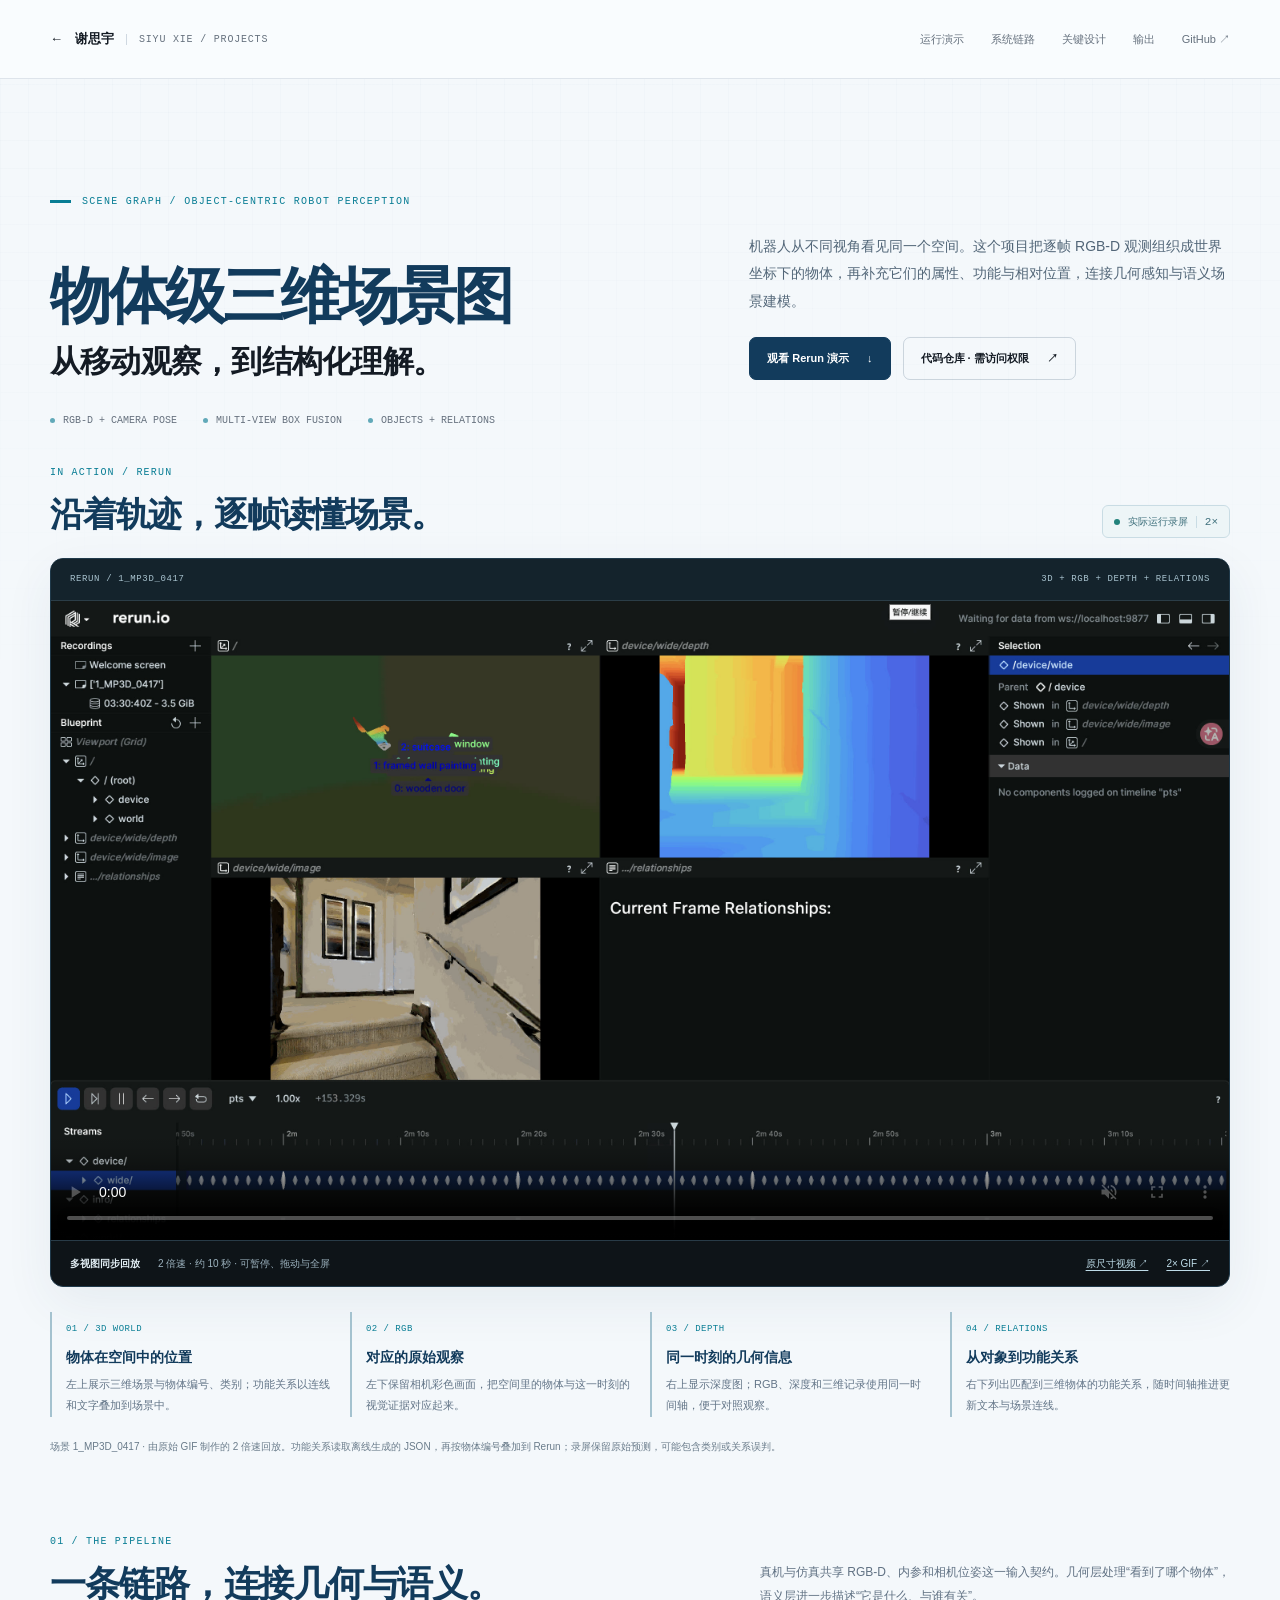
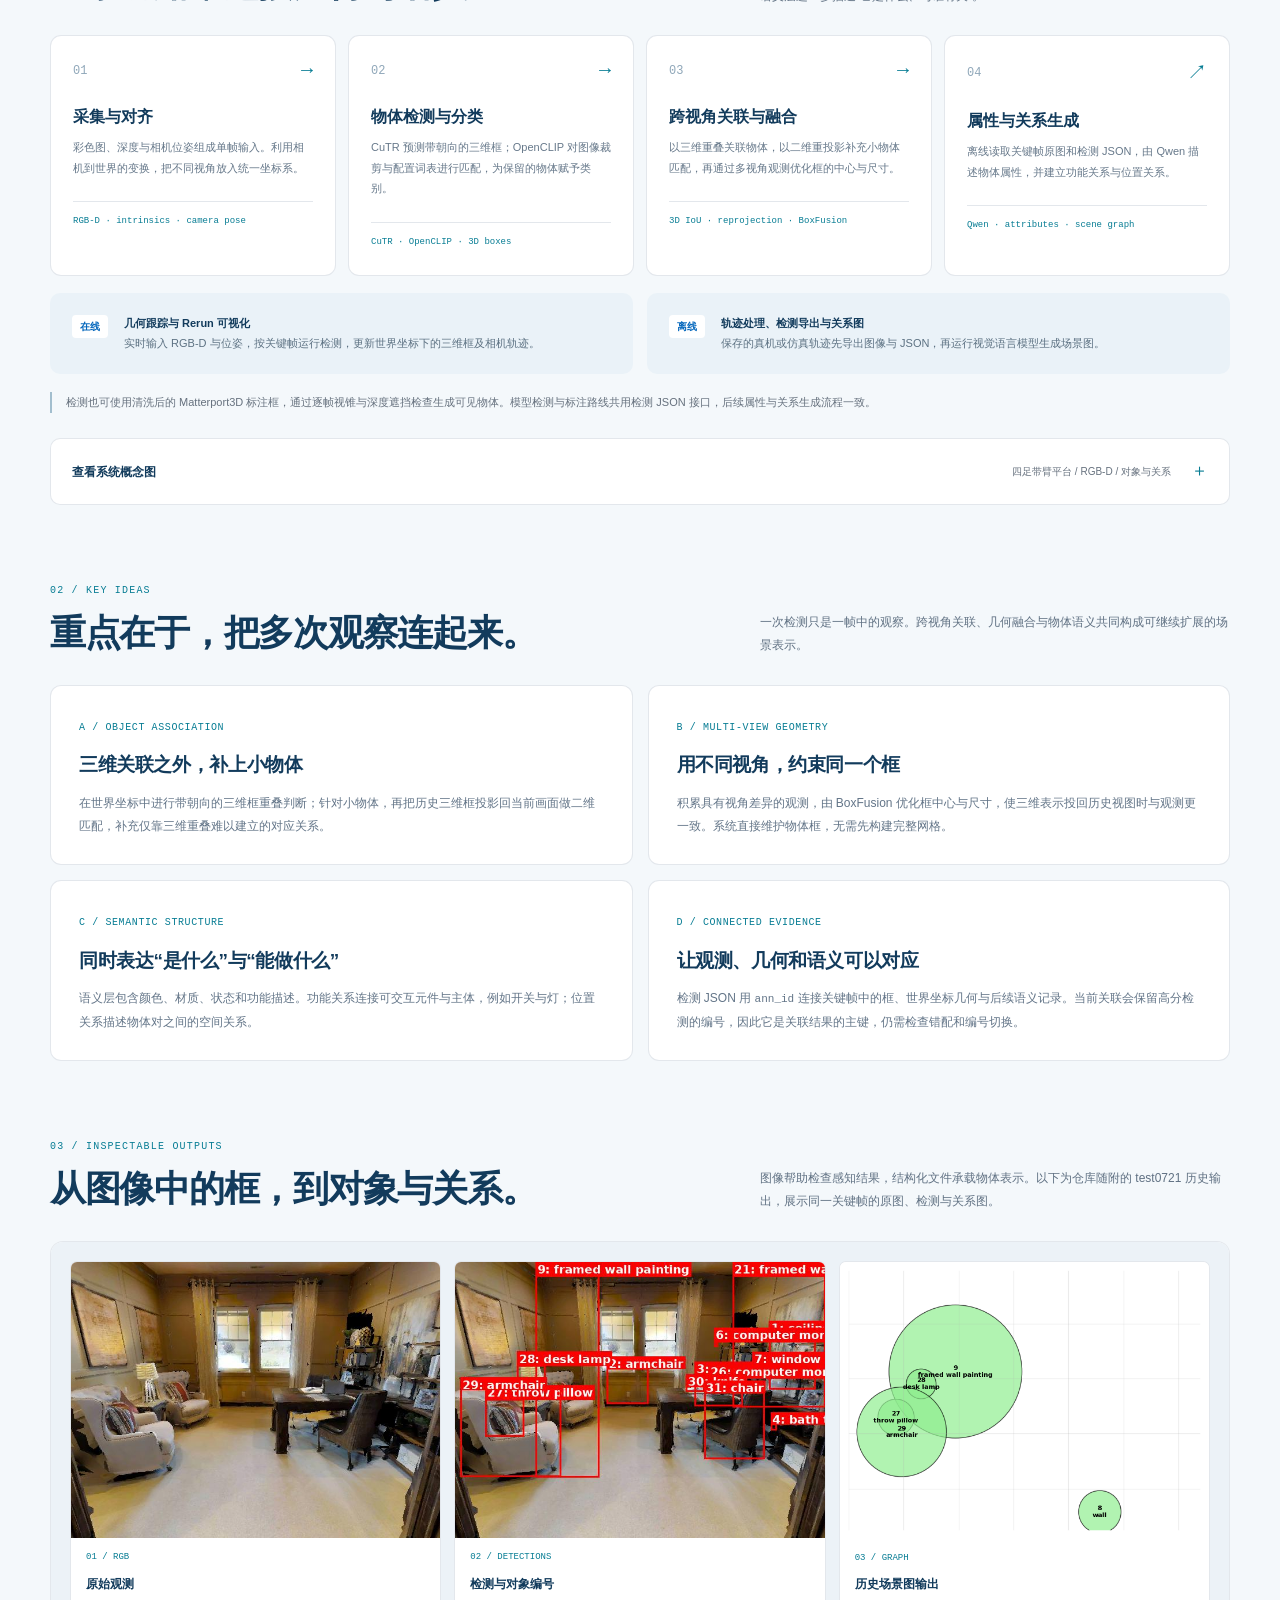
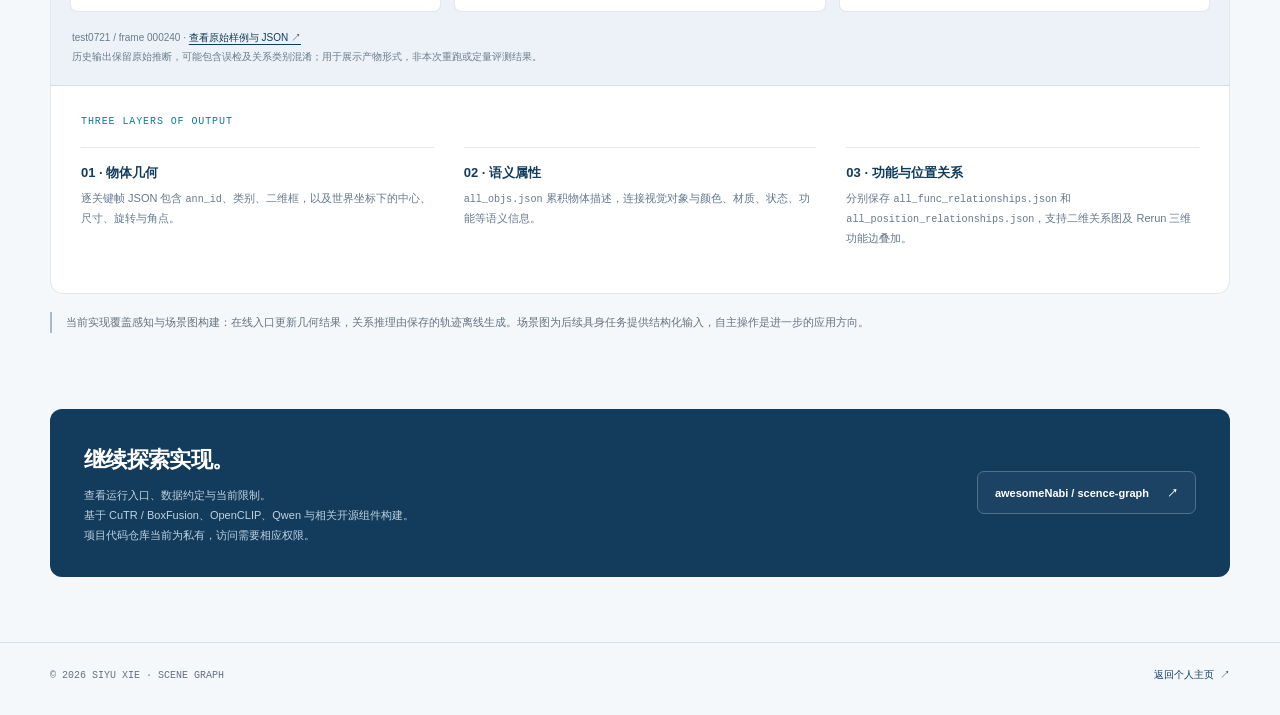
==== commit cbec2dfb: "Add double-speed Rerun scene graph demonstration" ====
--- a/projects/scene-graph.html
+++ b/projects/scene-graph.html
@@ -3,27 +3,29 @@
   <head>
     <meta charset="UTF-8" />
     <meta name="viewport" content="width=device-width, initial-scale=1.0" />
-    <meta name="description" content="物体级三维场景图：以 RGB-D 和相机位姿为输入，结合 CuTR、OpenCLIP、BoxFusion 与 Qwen，完成跨视角对象关联、三维框融合及离线语义关系建模。" />
+    <meta name="description" content="物体级三维场景图：从 RGB-D 与相机位姿，到物体关联、三维框融合和语义关系。通过 Rerun 实际运行录屏，同步查看三维场景、RGB、深度与功能关系。" />
     <meta name="theme-color" content="#f4f8fb" />
     <meta property="og:title" content="物体级三维场景图 — 谢思宇 Siyu Xie" />
-    <meta property="og:description" content="从移动观察到对象、属性与关系。多视角三维感知与离线场景图构建。" />
+    <meta property="og:description" content="从移动观察到对象、属性与关系。观看 Rerun 实际运行录屏，同步查看三维场景、RGB、深度与功能关系。" />
     <meta property="og:type" content="website" />
     <meta property="og:url" content="https://awesomenabi.github.io/projects/scene-graph.html" />
-    <meta property="og:image" content="https://awesomenabi.github.io/assets/scene-graph-hero.png" />
+    <meta property="og:image" content="https://awesomenabi.github.io/assets/scene-graph-rerun-poster.jpg" />
     <meta property="og:locale" content="zh_CN" />
     <meta name="twitter:card" content="summary_large_image" />
     <title>物体级三维场景图 — 谢思宇 Siyu Xie</title>
     <link rel="canonical" href="https://awesomenabi.github.io/projects/scene-graph.html" />
     <link rel="icon" href="../assets/favicon.svg" type="image/svg+xml" />
     <link rel="stylesheet" href="../styles.css?v=20260905-start-dock2" />
-    <link rel="stylesheet" href="../scene-graph.css?v=20261011" />
+    <link rel="preload" as="image" href="../assets/scene-graph-rerun-poster.jpg" />
+    <link rel="stylesheet" href="../scene-graph.css?v=20261015-rerun-2x" />
+    <script src="../scene-graph-demo.js?v=20261015-rerun-2x" defer></script>
   </head>
   <body class="scene-page">
     <a class="skip-link" href="#main">跳到主要内容</a>
     <header class="scene-header">
       <div class="scene-shell scene-header__inner">
         <a class="scene-home" href="../index.html#projects"><span aria-hidden="true">←</span> 谢思宇 <small>SIYU XIE / PROJECTS</small></a>
-        <nav class="scene-nav" aria-label="项目导航"><a href="#pipeline">系统链路</a><a href="#design">关键设计</a><a href="#outputs">输出</a><a href="https://github.com/awesomeNabi/scence-graph" target="_blank" rel="noreferrer">GitHub ↗</a></nav>
+        <nav class="scene-nav" aria-label="项目导航"><a href="#demo">运行演示</a><a href="#pipeline">系统链路</a><a href="#design">关键设计</a><a href="#outputs">输出</a><a href="https://github.com/awesomeNabi/scence-graph" target="_blank" rel="noreferrer">GitHub ↗</a></nav>
       </div>
     </header>
 
@@ -35,20 +37,35 @@
           <div>
             <p class="scene-intro__description">机器人从不同视角看见同一个空间。这个项目把逐帧 RGB-D 观测组织成世界坐标下的物体，再补充它们的属性、功能与相对位置，连接几何感知与语义场景建模。</p>
             <div class="scene-actions">
-              <a class="scene-link scene-link--primary" href="https://github.com/awesomeNabi/scence-graph" target="_blank" rel="noreferrer">代码仓库 · 需访问权限 <span aria-hidden="true">↗</span></a>
-              <a class="scene-link" href="#pipeline">探索系统链路 <span aria-hidden="true">↓</span></a>
+              <a class="scene-link scene-link--primary" href="#demo">观看 Rerun 演示 <span aria-hidden="true">↓</span></a>
+              <a class="scene-link" href="https://github.com/awesomeNabi/scence-graph" target="_blank" rel="noreferrer">代码仓库 · 需访问权限 <span aria-hidden="true">↗</span></a>
             </div>
           </div>
         </div>
         <div class="scene-spec" aria-label="项目技术概览"><span><i aria-hidden="true"></i> RGB-D + CAMERA POSE</span><span><i aria-hidden="true"></i> MULTI-VIEW BOX FUSION</span><span><i aria-hidden="true"></i> OBJECTS + RELATIONS</span></div>
       </section>
 
-      <figure class="scene-hero">
-        <a href="../assets/scene-graph-hero.png" aria-label="打开完整系统概念图">
-          <img src="../assets/scene-graph-hero.png" alt="四足带臂机器人使用安装在机械臂上的 RGB-D 相机观察室内物体，通过多视角关联融合三维框，再生成物体属性、功能关系和位置关系" width="1672" height="941" fetchpriority="high" />
-        </a>
-        <figcaption><b>系统概念图 · 四足带臂平台 / 臂载 RGB-D 相机</b><span>AI 绘制，用于解释系统流程；非运行截图。</span></figcaption>
-      </figure>
+      <section class="scene-demo" id="demo" aria-labelledby="demo-title">
+        <div class="scene-demo__heading">
+          <div><p class="scene-section__index">IN ACTION / RERUN</p><h2 id="demo-title">沿着轨迹，逐帧读懂场景。</h2></div>
+          <span class="scene-recording"><i aria-hidden="true"></i> 实际运行录屏 <b>2×</b></span>
+        </div>
+        <figure class="scene-demo__viewer">
+          <div class="scene-demo__toolbar"><span>RERUN / 1_MP3D_0417</span><span>3D + RGB + DEPTH + RELATIONS</span></div>
+          <video id="rerun-video" controls loop muted playsinline preload="metadata" poster="../assets/scene-graph-rerun-poster.jpg" width="2940" height="1596" aria-label="Rerun 三维场景图实际运行录屏，已按原录屏两倍速处理" aria-describedby="demo-description demo-caption">
+            <source src="../assets/scene-graph-rerun-2x.mp4" type="video/mp4" />
+            你的浏览器暂不支持视频播放，可<a href="../assets/scene-graph-rerun-2x.gif">查看两倍速 GIF</a>。
+          </video>
+          <figcaption><b>多视图同步回放</b><span>2 倍速 · 约 10 秒 · 可暂停、拖动与全屏</span><div><a href="../assets/scene-graph-rerun-2x.mp4" target="_blank" rel="noreferrer">原尺寸视频 ↗</a><a href="../assets/scene-graph-rerun-2x.gif" target="_blank" rel="noreferrer">2× GIF ↗</a></div></figcaption>
+        </figure>
+        <div class="scene-demo__panels" id="demo-description">
+          <article><span>01 / 3D WORLD</span><h3>物体在空间中的位置</h3><p>左上展示三维场景与物体编号、类别；功能关系以连线和文字叠加到场景中。</p></article>
+          <article><span>02 / RGB</span><h3>对应的原始观察</h3><p>左下保留相机彩色画面，把空间里的物体与这一时刻的视觉证据对应起来。</p></article>
+          <article><span>03 / DEPTH</span><h3>同一时刻的几何信息</h3><p>右上显示深度图；RGB、深度和三维记录使用同一时间轴，便于对照观察。</p></article>
+          <article><span>04 / RELATIONS</span><h3>从对象到功能关系</h3><p>右下列出匹配到三维物体的功能关系，随时间轴推进更新文本与场景连线。</p></article>
+        </div>
+        <p class="scene-demo__caption" id="demo-caption">场景 1_MP3D_0417 · 由原始 GIF 制作的 2 倍速回放。功能关系读取离线生成的 JSON，再按物体编号叠加到 Rerun；录屏保留原始预测，可能包含类别或关系误判。</p>
+      </section>
 
       <section class="scene-section" id="pipeline" aria-labelledby="pipeline-title">
         <div class="scene-section__header">
@@ -65,6 +82,16 @@
           <div class="scene-mode"><b>在线</b><p><strong>几何跟踪与 Rerun 可视化</strong><br />实时输入 RGB-D 与位姿，按关键帧运行检测，更新世界坐标下的三维框及相机轨迹。</p></div>
           <div class="scene-mode"><b>离线</b><p><strong>轨迹处理、检测导出与关系图</strong><br />保存的真机或仿真轨迹先导出图像与 JSON，再运行视觉语言模型生成场景图。</p></div>
         </div>
+        <p class="scene-note">检测也可使用清洗后的 Matterport3D 标注框，通过逐帧视锥与深度遮挡检查生成可见物体。模型检测与标注路线共用检测 JSON 接口，后续属性与关系生成流程一致。</p>
+        <details class="scene-concept">
+          <summary>查看系统概念图 <span>四足带臂平台 / RGB-D / 对象与关系 <i aria-hidden="true">＋</i></span></summary>
+          <figure class="scene-hero">
+            <a href="../assets/scene-graph-hero.png" aria-label="打开完整系统概念图">
+              <img src="../assets/scene-graph-hero.png" alt="四足带臂机器人使用臂载 RGB-D 相机观察室内物体，通过多视角关联融合三维框，再生成物体属性、功能关系和位置关系" width="1672" height="941" loading="lazy" decoding="async" />
+            </a>
+            <figcaption><b>系统概念图 · 四足带臂平台 / 臂载 RGB-D 相机</b><span>AI 绘制，用于解释系统流程；非运行截图。</span></figcaption>
+          </figure>
+        </details>
       </section>
 
       <section class="scene-section" id="design" aria-labelledby="design-title">
--- a/scene-graph.css
+++ b/scene-graph.css
@@ -41,6 +41,33 @@
 .scene-hero img { width: 100%; height: auto; object-fit: contain; }
 .scene-hero figcaption { padding: 15px 24px; display: flex; gap: 20px; justify-content: space-between; border-top: 1px solid var(--line); color: var(--muted); font-size: 10px; }
 .scene-hero figcaption b { color: var(--scene-navy); font-weight: 700; }
+.scene-demo { scroll-margin-top: 105px; }
+.scene-demo__heading { margin: 0 0 20px; display: flex; align-items: end; justify-content: space-between; gap: 20px; }
+.scene-demo__heading h2 { margin: 0; color: var(--scene-navy); font-size: clamp(24px, 3vw, 34px); line-height: 1.4; letter-spacing: -.035em; }
+.scene-recording { display: inline-flex; flex-shrink: 0; align-items: center; gap: 8px; padding: 7px 11px; border: 1px solid #c9dce4; border-radius: 6px; color: #40717d; background: #edf5f7; font-size: 10px; }
+.scene-recording i { width: 6px; height: 6px; border-radius: 50%; background: #22827b; }
+.scene-recording b { padding-left: 8px; border-left: 1px solid #c9dce4; font: 11px ui-monospace, SFMono-Regular, Consolas, monospace; }
+.scene-demo__viewer { overflow: hidden; margin: 0; border: 1px solid #203a4b; border-radius: 13px; background: #0e1418; box-shadow: 0 16px 50px #24465f12; }
+.scene-demo__toolbar { display: flex; justify-content: space-between; gap: 16px; padding: 13px 19px; color: #a9c3cf; background: #14232c; border-bottom: 1px solid #2b3d47; font: 9px/1.6 ui-monospace, SFMono-Regular, Consolas, monospace; letter-spacing: .07em; }
+.scene-demo video { display: block; width: 100%; height: auto; aspect-ratio: 2940 / 1596; background: #0d1112; }
+.scene-demo__viewer figcaption { display: flex; flex-wrap: wrap; align-items: center; gap: 8px 18px; padding: 14px 19px; border-top: 1px solid #283b47; color: #9db3bf; font-size: 10px; line-height: 1.7; }
+.scene-demo__viewer figcaption b { color: #e1edf3; font-weight: 650; }
+.scene-demo__viewer figcaption > div { display: flex; flex-wrap: wrap; gap: 18px; margin-left: auto; }
+.scene-demo__viewer a { color: #bedce8; text-decoration: underline; text-underline-offset: 3px; }
+.scene-demo__panels { display: grid; grid-template-columns: repeat(4, minmax(0, 1fr)); gap: 20px; margin-top: 25px; }
+.scene-demo__panels article { min-width: 0; padding: 1px 0 1px 14px; border-left: 2px solid #a4c2cf; }
+.scene-demo__panels span { color: var(--scene-cyan); font: 9px/1.5 ui-monospace, SFMono-Regular, Consolas, monospace; letter-spacing: .05em; }
+.scene-demo__panels h3 { margin: 8px 0 6px; color: var(--scene-navy); font-size: 14px; line-height: 1.5; }
+.scene-demo__panels p { margin: 0; color: #637588; font-size: 11px; line-height: 1.9; }
+.scene-demo__caption { margin: 20px 0 0; color: #6a7c8b; font-size: 10px; line-height: 1.9; }
+.scene-demo a:focus-visible, .scene-concept summary:focus-visible { outline: 2px solid #49a4bd; outline-offset: 5px; }
+.scene-concept { margin-top: 25px; border: 1px solid var(--line); border-radius: 10px; background: #fff; }
+.scene-concept summary { display: flex; align-items: center; justify-content: space-between; gap: 18px; padding: 18px 21px; color: var(--scene-navy); font-size: 12px; font-weight: 650; cursor: pointer; list-style: none; }
+.scene-concept summary::-webkit-details-marker { display: none; }
+.scene-concept summary > span { display: flex; align-items: center; gap: 20px; color: var(--muted); font-size: 10px; font-weight: 400; }
+.scene-concept summary i { display: inline-block; color: var(--scene-cyan); font-size: 17px; font-style: normal; transition: transform 160ms ease; }
+.scene-concept[open] summary i { transform: rotate(45deg); }
+.scene-concept .scene-hero { border-width: 1px 0 0; border-radius: 0 0 10px 10px; box-shadow: none; }
 .scene-section { padding-top: 78px; scroll-margin-top: 104px; }
 .scene-section__header { display: grid; grid-template-columns: 1fr 1fr; gap: 45px; align-items: end; margin-bottom: 27px; }
 .scene-section__index { margin: 0 0 11px; color: var(--scene-cyan); font: 10px/1.5 ui-monospace, SFMono-Regular, Consolas, monospace; letter-spacing: .12em; }
@@ -93,6 +120,7 @@
   .scene-intro__grid { grid-template-columns: 1fr; gap: 27px; }
   .scene-intro__description { max-width: 650px; }
   .scene-flow { grid-template-columns: 1fr 1fr; }
+  .scene-demo__panels { grid-template-columns: 1fr 1fr; gap: 22px; }
   .scene-feature .case-heading { flex-wrap: wrap; }
 }
 @media (max-width: 640px) {
@@ -101,6 +129,7 @@
   .scene-home { font-size: 12px; }
   .scene-home small { display: none; }
   .scene-nav { gap: 15px; font-size: 10px; }
+  .scene-nav a[href="#design"], .scene-nav a[href="#outputs"] { display: none; }
   .scene-intro { padding-top: 44px; padding-bottom: 25px; }
   .scene-eyebrow { margin-bottom: 21px; font-size: 8px; letter-spacing: .06em; }
   .scene-intro h1 { font-size: clamp(33px, 8.4vw, 48px); }
@@ -109,6 +138,23 @@
   .scene-hero { border-radius: 10px; }
   .scene-hero figcaption { display: block; padding: 13px 15px; font-size: 9px; }
   .scene-hero figcaption span { display: block; margin-top: 4px; }
+  .scene-demo { scroll-margin-top: 89px; }
+  .scene-demo__heading { flex-wrap: wrap; gap: 12px; margin-bottom: 17px; }
+  .scene-demo__heading h2 { font-size: 25px; }
+  .scene-recording { padding: 5px 9px; font-size: 9px; }
+  .scene-demo__viewer { border-radius: 9px; }
+  .scene-demo__toolbar { padding: 11px 12px; font-size: 8px; }
+  .scene-demo__toolbar > span:last-child { display: none; }
+  .scene-demo__viewer figcaption { padding: 12px; gap: 6px 12px; font-size: 9px; }
+  .scene-demo__viewer figcaption > div { flex-basis: 100%; margin: 1px 0 0; }
+  .scene-demo__panels { margin-top: 20px; gap: 19px 15px; }
+  .scene-demo__panels article { padding-left: 10px; }
+  .scene-demo__panels span { font-size: 8px; }
+  .scene-demo__panels h3 { font-size: 12px; }
+  .scene-demo__panels p { font-size: 10px; }
+  .scene-demo__caption { font-size: 9px; }
+  .scene-concept summary { padding: 16px; }
+  .scene-concept summary > span { font-size: 0; gap: 0; }
   .scene-section { padding-top: 49px; }
   .scene-section__header { grid-template-columns: 1fr; gap: 16px; margin-bottom: 21px; }
   .scene-section__summary { justify-self: start; font-size: 11px; }
@@ -138,4 +184,8 @@
   .scene-nav, .scene-actions { display: none; }
   .scene-section { padding-top: 30px; }
   .scene-step, .scene-design article, .scene-output, .scene-source { break-inside: avoid; }
+  .scene-demo__viewer { break-inside: avoid; }
 }
+@media (prefers-reduced-motion: reduce) {
+  .scene-concept summary i { transition: none; }
+}
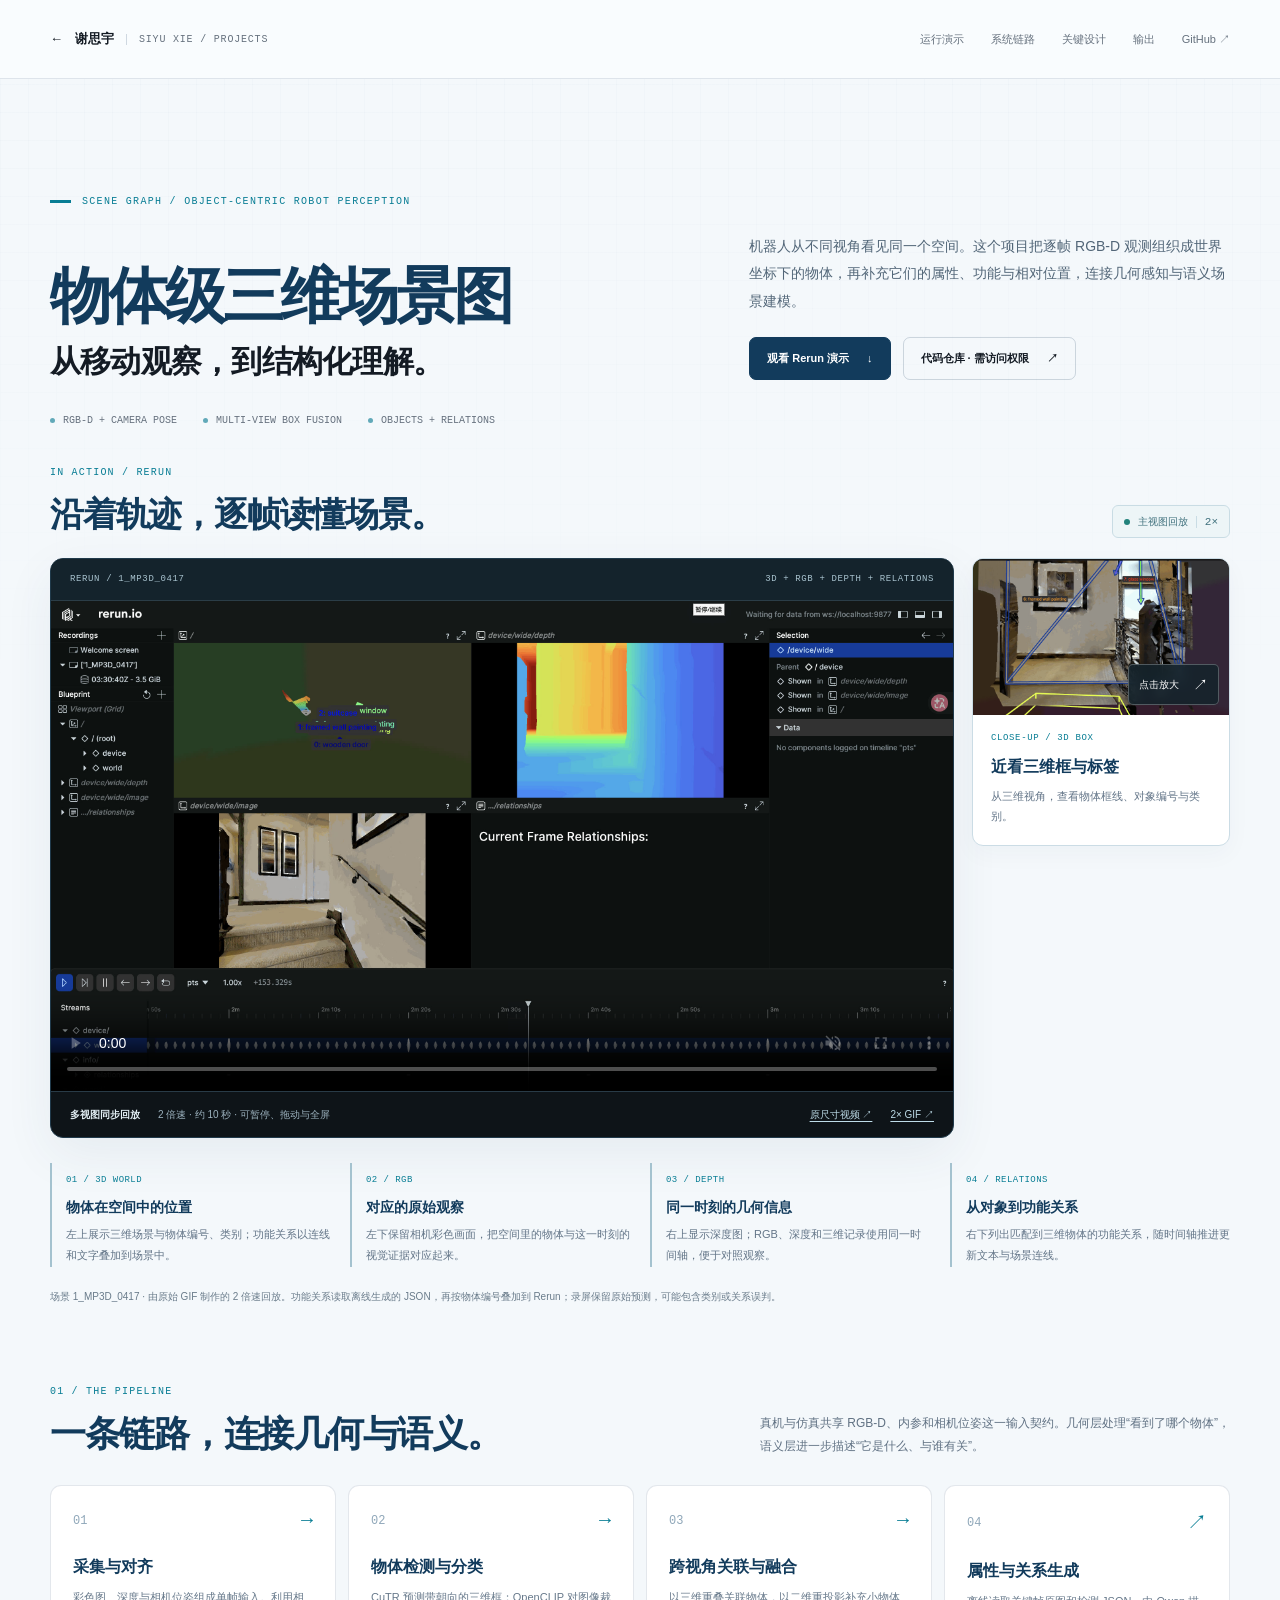
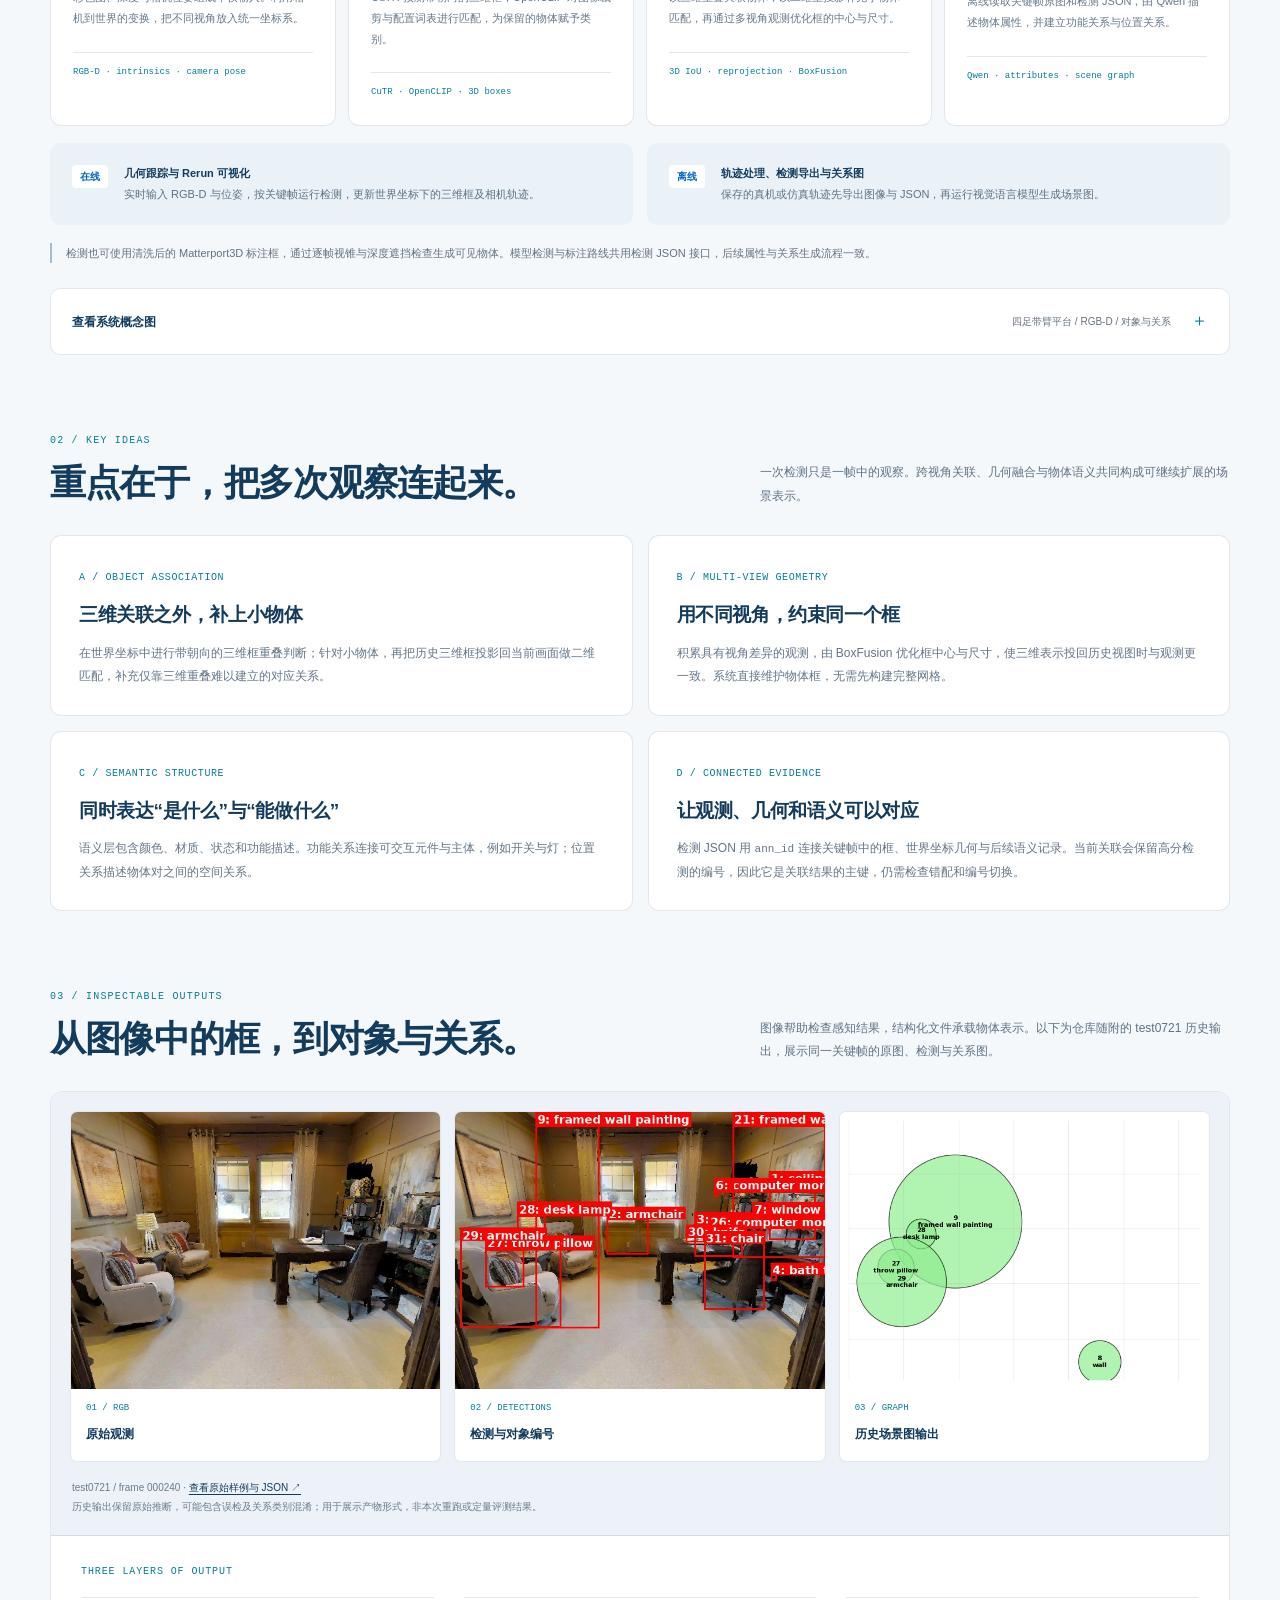
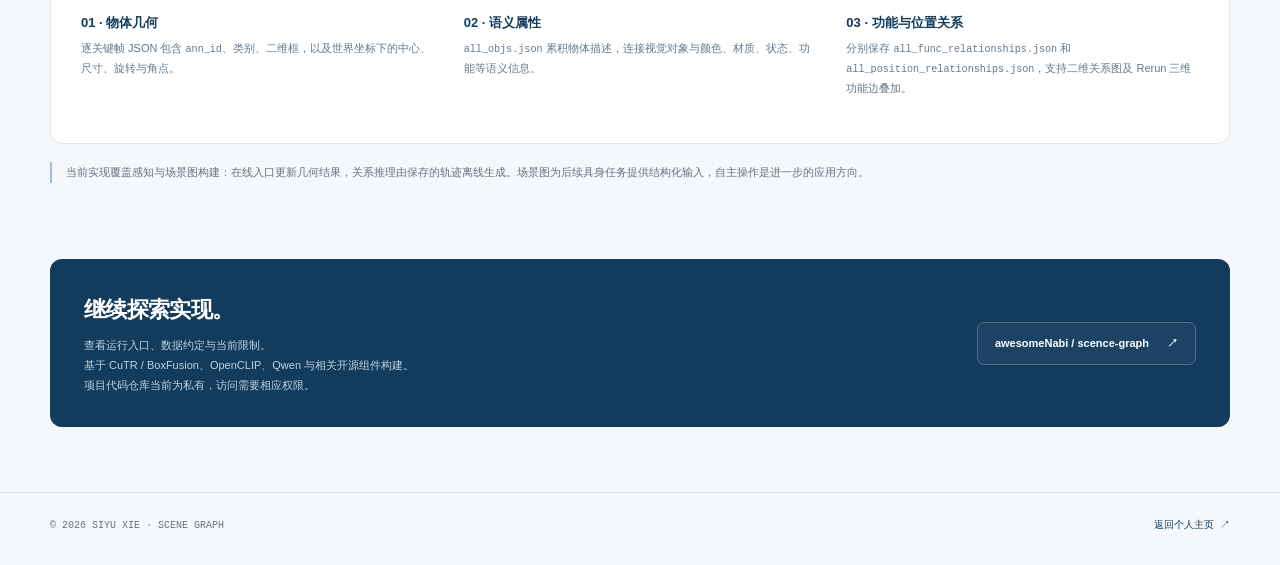
==== commit 8487e850: "Add compact 3D box close-up with enlarged viewer" ====
--- a/projects/scene-graph.html
+++ b/projects/scene-graph.html
@@ -17,8 +17,8 @@
     <link rel="icon" href="../assets/favicon.svg" type="image/svg+xml" />
     <link rel="stylesheet" href="../styles.css?v=20260905-start-dock2" />
     <link rel="preload" as="image" href="../assets/scene-graph-rerun-poster.jpg" />
-    <link rel="stylesheet" href="../scene-graph.css?v=20261015-rerun-2x" />
-    <script src="../scene-graph-demo.js?v=20261015-rerun-2x" defer></script>
+    <link rel="stylesheet" href="../scene-graph.css?v=20261015-box-detail" />
+    <script src="../scene-graph-demo.js?v=20261015-box-detail" defer></script>
   </head>
   <body class="scene-page">
     <a class="skip-link" href="#main">跳到主要内容</a>
@@ -48,16 +48,28 @@
       <section class="scene-demo" id="demo" aria-labelledby="demo-title">
         <div class="scene-demo__heading">
           <div><p class="scene-section__index">IN ACTION / RERUN</p><h2 id="demo-title">沿着轨迹，逐帧读懂场景。</h2></div>
-          <span class="scene-recording"><i aria-hidden="true"></i> 实际运行录屏 <b>2×</b></span>
+          <span class="scene-recording"><i aria-hidden="true"></i> 主视图回放 <b>2×</b></span>
         </div>
+        <div class="scene-demo__stage">
         <figure class="scene-demo__viewer">
           <div class="scene-demo__toolbar"><span>RERUN / 1_MP3D_0417</span><span>3D + RGB + DEPTH + RELATIONS</span></div>
-          <video id="rerun-video" controls loop muted playsinline preload="metadata" poster="../assets/scene-graph-rerun-poster.jpg" width="2940" height="1596" aria-label="Rerun 三维场景图实际运行录屏，已按原录屏两倍速处理" aria-describedby="demo-description demo-caption">
+          <video id="rerun-video" data-motion-preview controls loop muted playsinline preload="metadata" poster="../assets/scene-graph-rerun-poster.jpg" width="2940" height="1596" aria-label="Rerun 三维场景图实际运行录屏，已按原录屏两倍速处理" aria-describedby="demo-description demo-caption">
             <source src="../assets/scene-graph-rerun-2x.mp4" type="video/mp4" />
             你的浏览器暂不支持视频播放，可<a href="../assets/scene-graph-rerun-2x.gif">查看两倍速 GIF</a>。
           </video>
           <figcaption><b>多视图同步回放</b><span>2 倍速 · 约 10 秒 · 可暂停、拖动与全屏</span><div><a href="../assets/scene-graph-rerun-2x.mp4" target="_blank" rel="noreferrer">原尺寸视频 ↗</a><a href="../assets/scene-graph-rerun-2x.gif" target="_blank" rel="noreferrer">2× GIF ↗</a></div></figcaption>
         </figure>
+        <aside class="scene-box-detail" aria-labelledby="box-detail-title">
+          <a class="scene-box-detail__preview" id="box-detail-open" href="../assets/scene-graph-box-detail.mp4" target="_blank" rel="noreferrer" aria-label="放大查看 3D box 可视化" aria-haspopup="dialog" aria-controls="box-detail-dialog">
+            <video id="box-detail-preview" data-motion-preview loop muted playsinline preload="metadata" poster="../assets/scene-graph-box-detail-poster.jpg" width="1548" height="942" aria-hidden="true" tabindex="-1">
+              <source src="../assets/scene-graph-box-preview.mp4" type="video/mp4" />
+              <img src="../assets/scene-graph-box-detail-poster.jpg" alt="" width="1548" height="942" />
+            </video>
+            <span class="scene-box-detail__zoom" aria-hidden="true">点击放大 <b>↗</b></span>
+          </a>
+          <div class="scene-box-detail__body"><p class="scene-box-detail__eyebrow">CLOSE-UP / 3D BOX</p><h3 id="box-detail-title">近看三维框与标签</h3><p>从三维视角，查看物体框线、对象编号与类别。</p></div>
+        </aside>
+        </div>
         <div class="scene-demo__panels" id="demo-description">
           <article><span>01 / 3D WORLD</span><h3>物体在空间中的位置</h3><p>左上展示三维场景与物体编号、类别；功能关系以连线和文字叠加到场景中。</p></article>
           <article><span>02 / RGB</span><h3>对应的原始观察</h3><p>左下保留相机彩色画面，把空间里的物体与这一时刻的视觉证据对应起来。</p></article>
@@ -136,6 +148,14 @@
         <a class="scene-link" href="https://github.com/awesomeNabi/scence-graph" target="_blank" rel="noreferrer">awesomeNabi / scence-graph <span aria-hidden="true">↗</span></a>
       </aside>
     </main>
+    <dialog class="scene-box-dialog" id="box-detail-dialog" aria-labelledby="box-dialog-title">
+      <div class="scene-box-dialog__header"><div><p>CLOSE-UP / 3D BOX</p><h2 id="box-dialog-title">三维框 · 细节放大</h2></div><button class="scene-box-dialog__close" type="button" id="box-detail-close" aria-label="关闭 3D box 放大展示">关闭 <span aria-hidden="true">×</span></button></div>
+      <video id="box-detail-player" controls loop muted playsinline preload="none" poster="../assets/scene-graph-box-detail-poster.jpg" width="1548" height="942" aria-label="三维物体框、对象编号与类别的放大可视化录屏">
+        <source src="../assets/scene-graph-box-detail.mp4" type="video/mp4" />
+        你的浏览器暂不支持视频播放，可<a href="../assets/scene-graph-box-detail.mp4">打开原尺寸视频</a>。
+      </video>
+      <div class="scene-box-dialog__footer"><span>3D box 可视化 · 支持暂停、拖动与全屏</span><a href="../assets/scene-graph-box-detail.mp4" target="_blank" rel="noreferrer">原尺寸视频 ↗</a></div>
+    </dialog>
     <footer class="scene-page-footer"><div class="scene-shell"><span>© 2026 SIYU XIE · SCENE GRAPH</span><a href="../index.html#projects">返回个人主页 <span aria-hidden="true">↗</span></a></div></footer>
   </body>
 </html>
--- a/scene-graph.css
+++ b/scene-graph.css
@@ -47,13 +47,37 @@
 .scene-recording { display: inline-flex; flex-shrink: 0; align-items: center; gap: 8px; padding: 7px 11px; border: 1px solid #c9dce4; border-radius: 6px; color: #40717d; background: #edf5f7; font-size: 10px; }
 .scene-recording i { width: 6px; height: 6px; border-radius: 50%; background: #22827b; }
 .scene-recording b { padding-left: 8px; border-left: 1px solid #c9dce4; font: 11px ui-monospace, SFMono-Regular, Consolas, monospace; }
+.scene-demo__stage { display: grid; grid-template-columns: minmax(0, 1fr) 258px; align-items: start; gap: 18px; }
 .scene-demo__viewer { overflow: hidden; margin: 0; border: 1px solid #203a4b; border-radius: 13px; background: #0e1418; box-shadow: 0 16px 50px #24465f12; }
 .scene-demo__toolbar { display: flex; justify-content: space-between; gap: 16px; padding: 13px 19px; color: #a9c3cf; background: #14232c; border-bottom: 1px solid #2b3d47; font: 9px/1.6 ui-monospace, SFMono-Regular, Consolas, monospace; letter-spacing: .07em; }
-.scene-demo video { display: block; width: 100%; height: auto; aspect-ratio: 2940 / 1596; background: #0d1112; }
+.scene-demo__viewer video { display: block; width: 100%; height: auto; aspect-ratio: 2940 / 1596; background: #0d1112; }
 .scene-demo__viewer figcaption { display: flex; flex-wrap: wrap; align-items: center; gap: 8px 18px; padding: 14px 19px; border-top: 1px solid #283b47; color: #9db3bf; font-size: 10px; line-height: 1.7; }
 .scene-demo__viewer figcaption b { color: #e1edf3; font-weight: 650; }
 .scene-demo__viewer figcaption > div { display: flex; flex-wrap: wrap; gap: 18px; margin-left: auto; }
 .scene-demo__viewer a { color: #bedce8; text-decoration: underline; text-underline-offset: 3px; }
+.scene-box-detail { overflow: hidden; border: 1px solid #cbdce5; border-radius: 11px; background: #fff; box-shadow: 0 8px 24px #24465f09; }
+.scene-box-detail__preview { position: relative; display: block; overflow: hidden; background: #11171b; cursor: zoom-in; }
+.scene-box-detail__preview video { display: block; width: 100%; height: auto; aspect-ratio: 1548 / 942; object-fit: contain; }
+.scene-box-detail__zoom { position: absolute; right: 10px; bottom: 10px; display: inline-flex; align-items: center; gap: 14px; padding: 7px 10px; border: 1px solid #ffffff40; border-radius: 5px; color: #fff; background: #14232cdb; font-size: 10px; backdrop-filter: blur(6px); }
+.scene-box-detail__zoom b { font-size: 15px; font-weight: 400; }
+.scene-box-detail__body { padding: 17px 18px 19px; }
+.scene-box-detail__eyebrow { margin: 0 0 9px; color: var(--scene-cyan); font: 9px/1.5 ui-monospace, SFMono-Regular, Consolas, monospace; letter-spacing: .07em; }
+.scene-box-detail h3 { margin: 0 0 7px; color: var(--scene-navy); font-size: 16px; line-height: 1.5; }
+.scene-box-detail__body > p:last-child { margin: 0; color: #637588; font-size: 11px; line-height: 1.85; }
+.scene-box-detail__preview:hover .scene-box-detail__zoom { background: #16485a; }
+.scene-box-dialog { width: min(1280px, calc(100% - 48px)); max-width: none; max-height: calc(100% - 48px); padding: 0; margin: auto; overflow: auto; border: 1px solid #3a5363; border-radius: 13px; background: #10191f; color: #e1edf3; box-shadow: 0 30px 100px #0006; }
+.scene-box-dialog::backdrop { background: #09141dd9; backdrop-filter: blur(8px); }
+.scene-box-dialog__header { display: flex; align-items: center; justify-content: space-between; gap: 20px; padding: 20px 24px; border-bottom: 1px solid #2b3d47; }
+.scene-box-dialog__header p { margin: 0 0 6px; color: #a4c8d5; font: 9px/1.5 ui-monospace, SFMono-Regular, Consolas, monospace; letter-spacing: .08em; }
+.scene-box-dialog__header h2 { margin: 0; font-size: 21px; line-height: 1.4; }
+.scene-box-dialog__close { display: inline-flex; align-items: center; gap: 16px; flex-shrink: 0; min-height: 40px; padding: 8px 13px; border: 1px solid #425c6b; border-radius: 6px; color: #e1edf3; background: #ffffff08; font-family: inherit; font-size: 11px; cursor: pointer; }
+.scene-box-dialog__close span { font-size: 21px; font-weight: 400; line-height: 1; }
+.scene-box-dialog__close:hover { background: #ffffff18; }
+.scene-box-dialog video { display: block; width: 100%; height: auto; max-height: calc(100svh - 220px); object-fit: contain; background: #090d10; }
+.scene-box-dialog__footer { display: flex; flex-wrap: wrap; justify-content: space-between; gap: 8px 16px; padding: 14px 24px; border-top: 1px solid #2b3d47; color: #a9bfcb; font-size: 10px; line-height: 1.7; }
+.scene-box-dialog__footer a { color: #c6e4ee; text-decoration: underline; text-underline-offset: 3px; }
+.scene-box-dialog :focus-visible { outline: 2px solid #79c1d4; outline-offset: 3px; }
+.scene-page:has(.scene-box-dialog[open]) { overflow: hidden; }
 .scene-demo__panels { display: grid; grid-template-columns: repeat(4, minmax(0, 1fr)); gap: 20px; margin-top: 25px; }
 .scene-demo__panels article { min-width: 0; padding: 1px 0 1px 14px; border-left: 2px solid #a4c2cf; }
 .scene-demo__panels span { color: var(--scene-cyan); font: 9px/1.5 ui-monospace, SFMono-Regular, Consolas, monospace; letter-spacing: .05em; }
@@ -120,6 +144,9 @@
   .scene-intro__grid { grid-template-columns: 1fr; gap: 27px; }
   .scene-intro__description { max-width: 650px; }
   .scene-flow { grid-template-columns: 1fr 1fr; }
+  .scene-demo__stage { grid-template-columns: 1fr; }
+  .scene-box-detail { display: grid; grid-template-columns: 180px minmax(0, 1fr); width: min(100%, 550px); justify-self: end; align-items: center; }
+  .scene-box-detail__body { padding: 16px 19px; }
   .scene-demo__panels { grid-template-columns: 1fr 1fr; gap: 22px; }
   .scene-feature .case-heading { flex-wrap: wrap; }
 }
@@ -147,6 +174,20 @@
   .scene-demo__toolbar > span:last-child { display: none; }
   .scene-demo__viewer figcaption { padding: 12px; gap: 6px 12px; font-size: 9px; }
   .scene-demo__viewer figcaption > div { flex-basis: 100%; margin: 1px 0 0; }
+  .scene-demo__stage { gap: 14px; }
+  .scene-box-detail { grid-template-columns: 130px minmax(0, 1fr); width: 100%; }
+  .scene-box-detail__body { padding: 14px; }
+  .scene-box-detail__eyebrow { margin-bottom: 7px; font-size: 8px; }
+  .scene-box-detail h3 { font-size: 14px; }
+  .scene-box-detail__body > p:last-child { font-size: 10px; }
+  .scene-box-detail__zoom { right: 6px; bottom: 6px; padding: 4px 7px; gap: 10px; font-size: 9px; }
+  .scene-box-detail__zoom b { font-size: 13px; }
+  .scene-box-dialog { width: calc(100% - 24px); max-height: calc(100% - 24px); border-radius: 9px; }
+  .scene-box-dialog__header { padding: 15px; gap: 12px; }
+  .scene-box-dialog__header h2 { font-size: 17px; }
+  .scene-box-dialog__close { padding: 7px 10px; gap: 10px; }
+  .scene-box-dialog video { max-height: calc(100svh - 195px); }
+  .scene-box-dialog__footer { padding: 12px 15px; font-size: 9px; }
   .scene-demo__panels { margin-top: 20px; gap: 19px 15px; }
   .scene-demo__panels article { padding-left: 10px; }
   .scene-demo__panels span { font-size: 8px; }
@@ -185,6 +226,7 @@
   .scene-section { padding-top: 30px; }
   .scene-step, .scene-design article, .scene-output, .scene-source { break-inside: avoid; }
   .scene-demo__viewer { break-inside: avoid; }
+  .scene-box-detail { break-inside: avoid; }
 }
 @media (prefers-reduced-motion: reduce) {
   .scene-concept summary i { transition: none; }
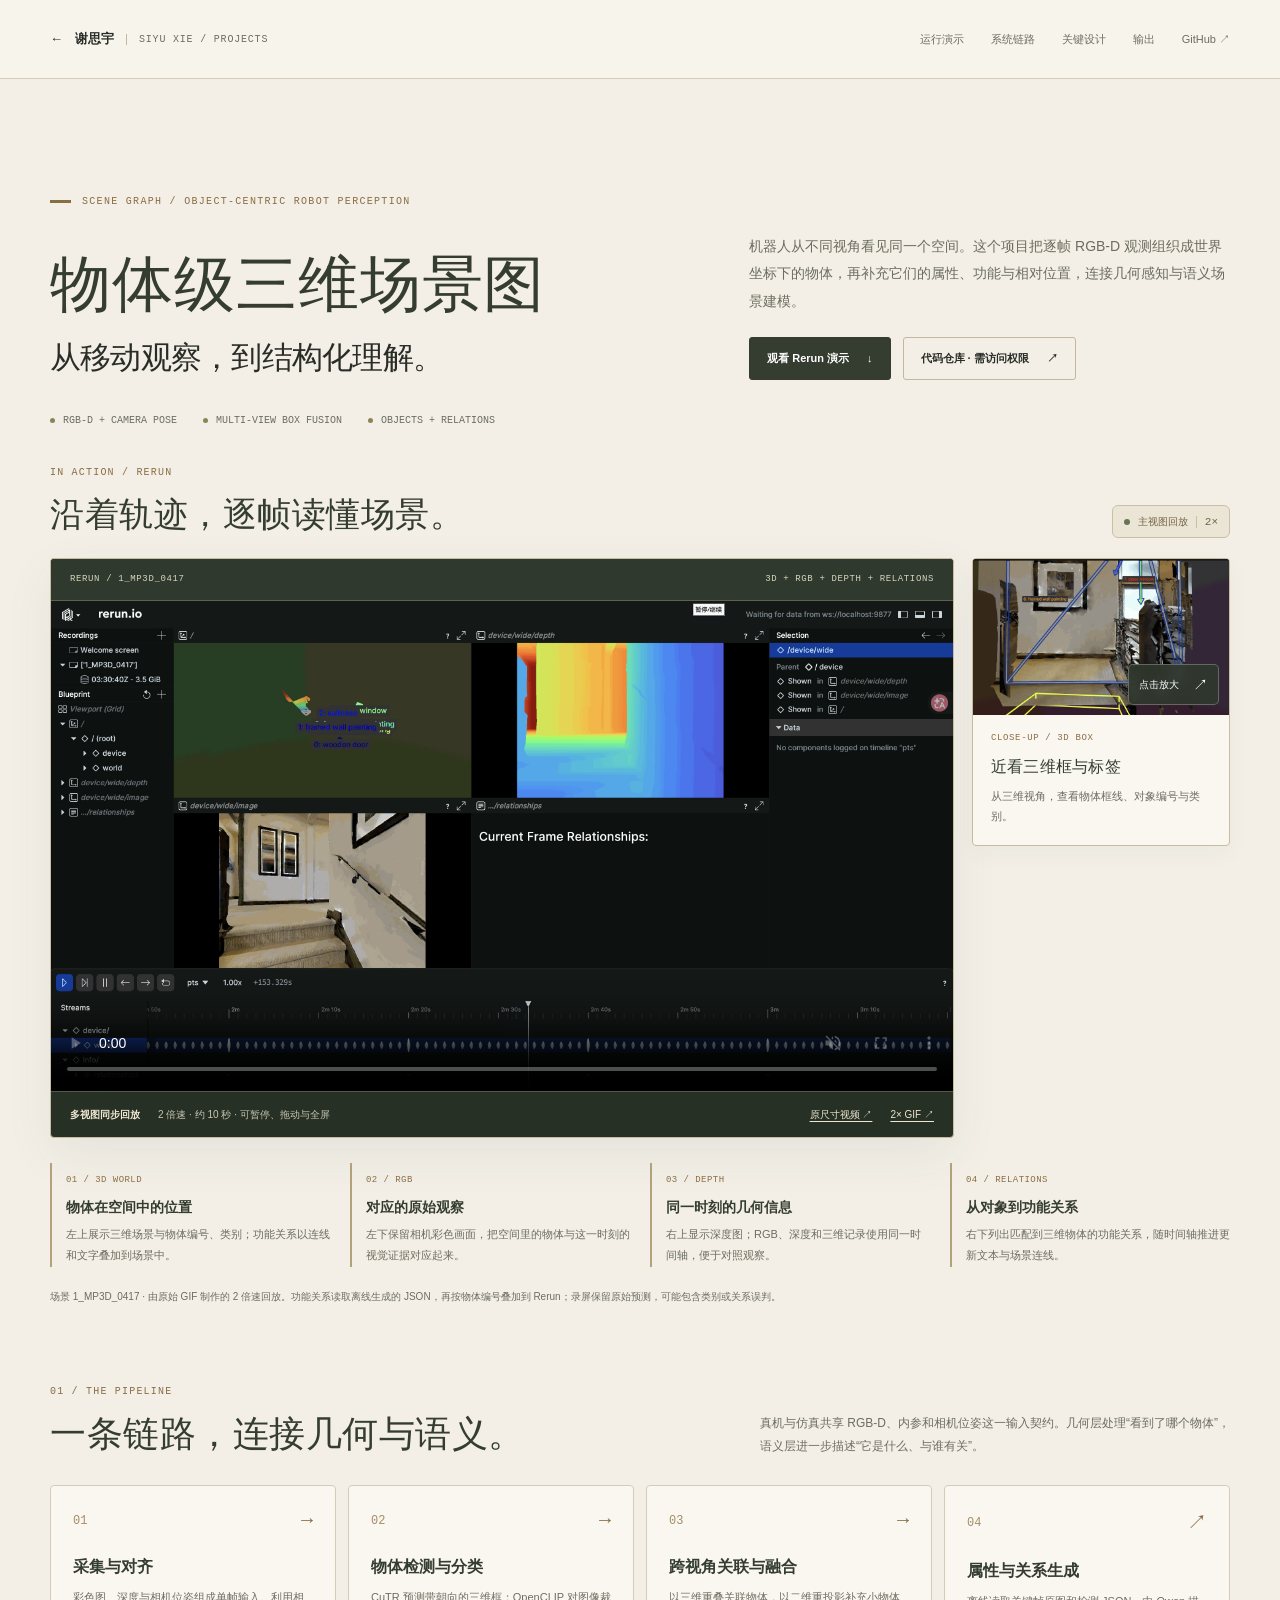
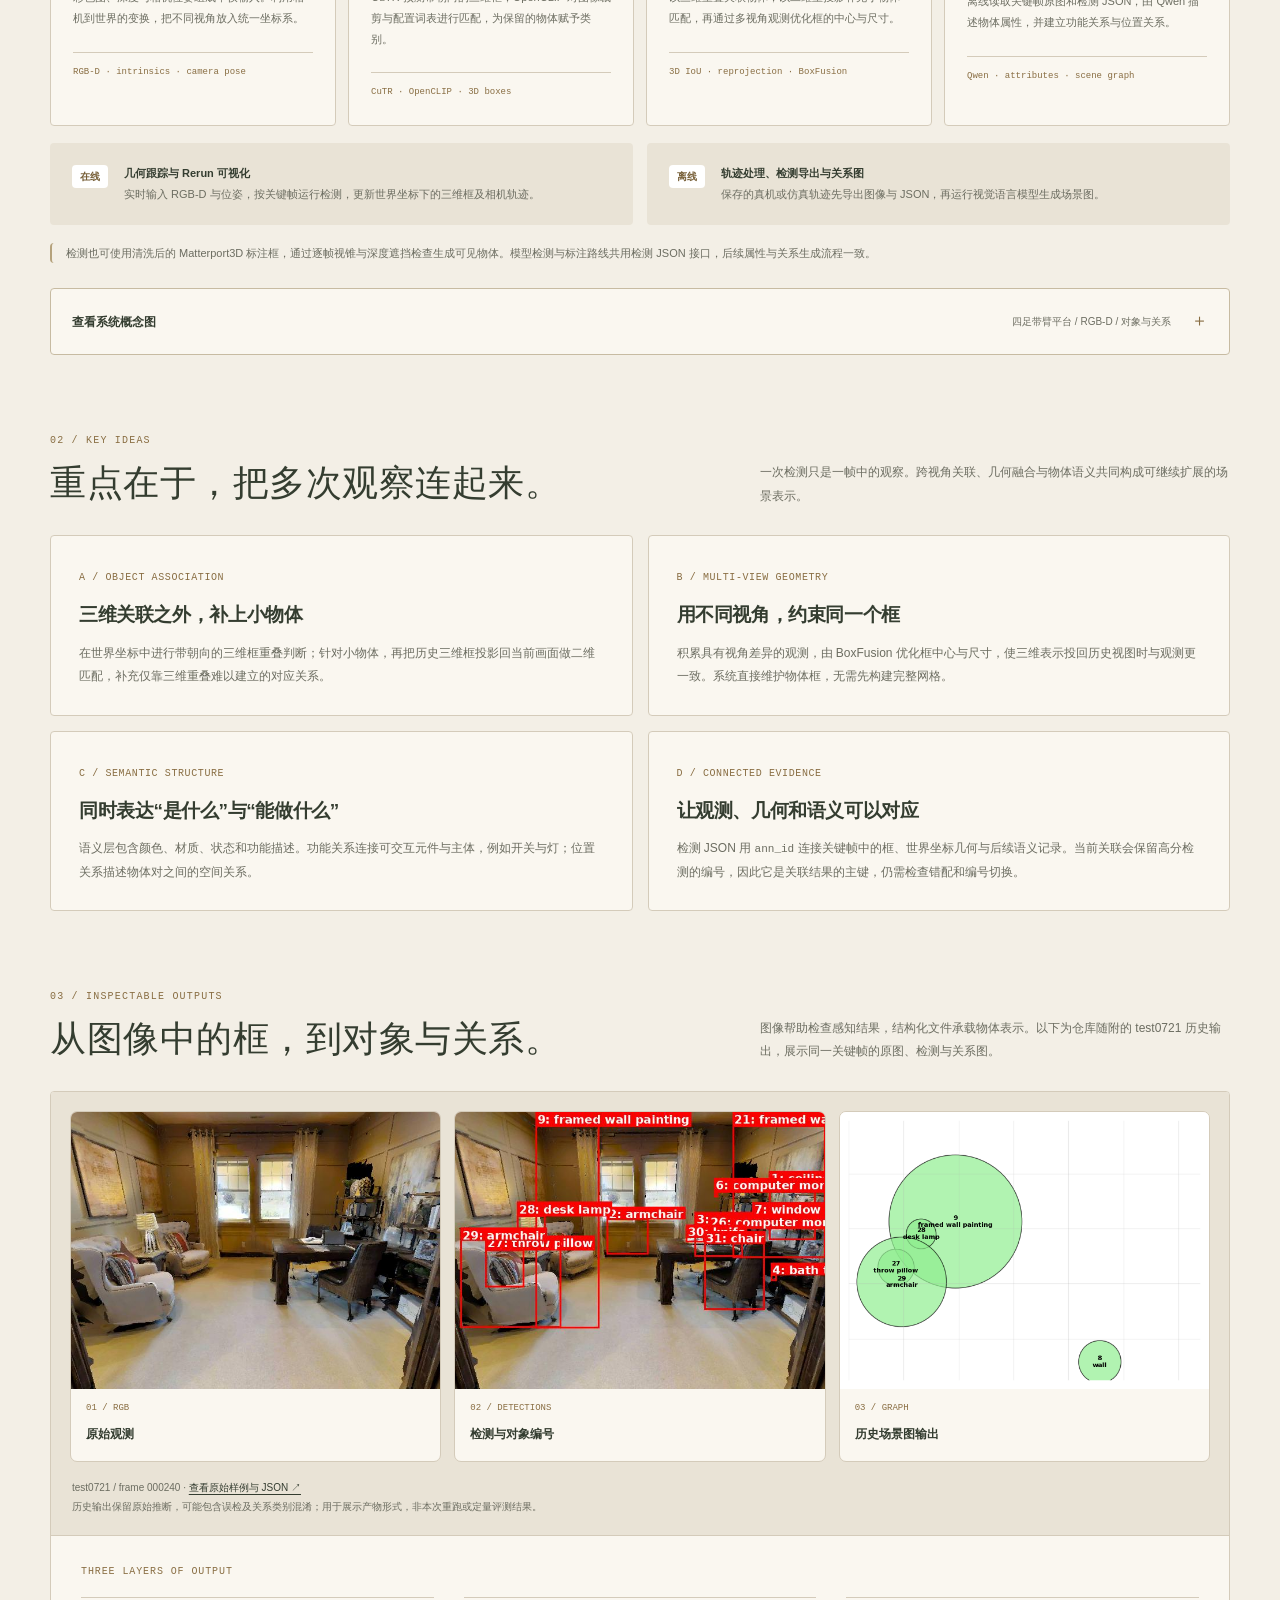
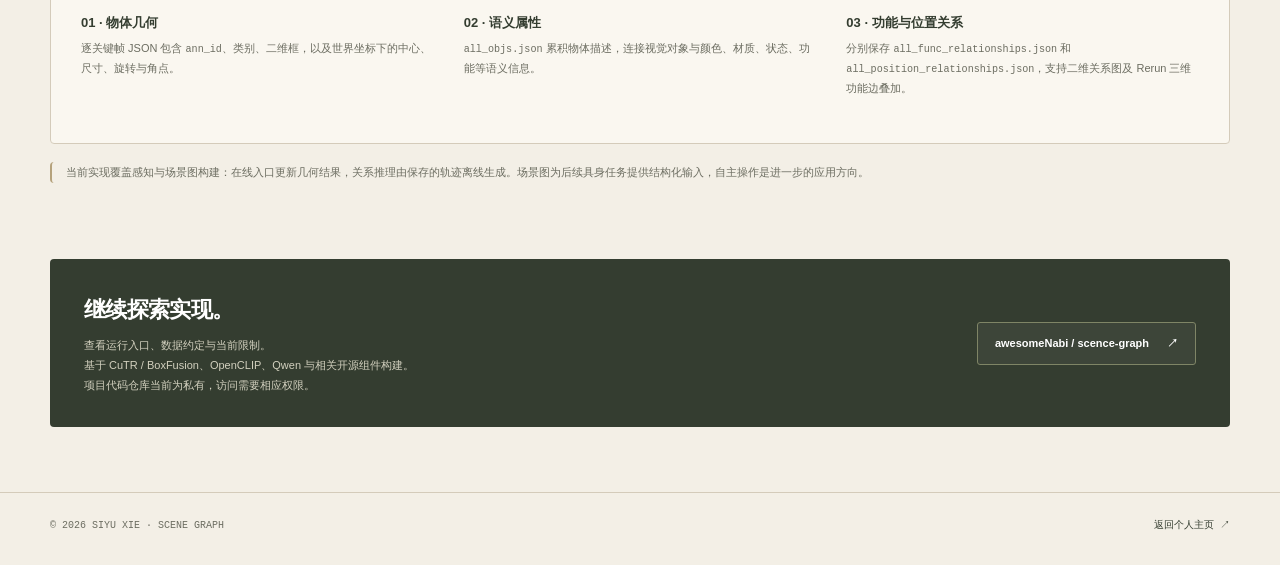
==== commit c66b1a8d: "feat: redesign portfolio with classical Greek style and richer project stories" ====
--- a/projects/scene-graph.html
+++ b/projects/scene-graph.html
@@ -4,7 +4,7 @@
     <meta charset="UTF-8" />
     <meta name="viewport" content="width=device-width, initial-scale=1.0" />
     <meta name="description" content="物体级三维场景图：从 RGB-D 与相机位姿，到物体关联、三维框融合和语义关系。通过 Rerun 实际运行录屏，同步查看三维场景、RGB、深度与功能关系。" />
-    <meta name="theme-color" content="#f4f8fb" />
+    <meta name="theme-color" content="#f3efe6" />
     <meta property="og:title" content="物体级三维场景图 — 谢思宇 Siyu Xie" />
     <meta property="og:description" content="从移动观察到对象、属性与关系。观看 Rerun 实际运行录屏，同步查看三维场景、RGB、深度与功能关系。" />
     <meta property="og:type" content="website" />
@@ -14,10 +14,11 @@
     <meta name="twitter:card" content="summary_large_image" />
     <title>物体级三维场景图 — 谢思宇 Siyu Xie</title>
     <link rel="canonical" href="https://awesomenabi.github.io/projects/scene-graph.html" />
-    <link rel="icon" href="../assets/favicon.svg" type="image/svg+xml" />
+    <link rel="icon" href="../assets/folio-mark.svg" type="image/svg+xml" />
     <link rel="stylesheet" href="../styles.css?v=20260905-start-dock2" />
     <link rel="preload" as="image" href="../assets/scene-graph-rerun-poster.jpg" />
     <link rel="stylesheet" href="../scene-graph.css?v=20261015-box-detail" />
+    <link rel="stylesheet" href="../project-theme.css?v=20261110" />
     <script src="../scene-graph-demo.js?v=20261015-box-detail" defer></script>
   </head>
   <body class="scene-page">
--- a/styles.css
+++ b/styles.css
@@ -3391,3 +3391,44 @@
     break-inside: avoid;
   }
 }
+
+/* Resume and project evidence refresh, October 2026. */
+.experience-timeline { list-style: none; padding: 0; margin: 0 0 28px; border-top: 1px solid var(--line); }
+.experience-timeline li { display: grid; grid-template-columns: 155px minmax(0, 1fr) auto; align-items: center; gap: 18px; padding: 22px 0; border-bottom: 1px solid var(--line); }
+.experience-timeline time { color: var(--muted); font: 11px/1.8 Consolas, monospace; }
+.experience-timeline h3 { margin: 0 0 5px; font-size: 15px; }
+.experience-timeline p { margin: 0; font-size: 12px; color: var(--muted); }
+.experience-timeline a { font-size: 11px; color: var(--blue-deep); white-space: nowrap; }
+.experience-timeline a:hover, .evidence-note a:hover { text-decoration: underline; }
+.evidence-metrics { display: grid; grid-template-columns: repeat(3, minmax(0, 1fr)); border: 1px solid var(--line); border-radius: 16px; overflow: hidden; background: var(--surface-soft); }
+.evidence-metrics > div { padding: 24px 20px; }
+.evidence-metrics > div + div { border-left: 1px solid var(--line); }
+.evidence-metrics span { font-size: 11px; color: var(--muted); }
+.evidence-metrics strong { display: block; margin: 12px 0 7px; color: var(--blue-deep); font-size: clamp(28px, 3vw, 38px); line-height: 1.3; letter-spacing: -.04em; }
+.evidence-metrics strong small { font-size: 16px; }
+.evidence-metrics strong.metric-label { font-size: 28px; letter-spacing: -.02em; }
+.evidence-metrics p { margin: 0; font-size: 11px; line-height: 1.8; color: var(--muted); }
+.evidence-note { margin: 14px 0 0; color: var(--muted); font-size: 11px; line-height: 1.9; }
+.evidence-note a { color: var(--blue-deep); }
+.project-resource-links { display: flex; flex-wrap: wrap; gap: 12px 20px; margin-top: 22px; }
+.project-resource-links a { color: var(--blue-deep); font-size: 12px; line-height: 1.8; }
+.project-resource-links a:hover { text-decoration: underline; }
+.benchmark-summary { display: grid; grid-template-columns: repeat(2, minmax(0, 1fr)); gap: 20px; }
+.benchmark-summary article { padding: 23px; border: 1px solid var(--line); border-radius: 16px; background: var(--surface-soft); }
+.benchmark-summary h5 { margin: 16px 0; font-size: clamp(28px, 3vw, 38px); line-height: 1.3; color: var(--blue-deep); letter-spacing: -.04em; }
+.benchmark-summary h5 span { font-size: 16px; letter-spacing: 0; }
+.benchmark-summary article > p:not(.micro-label) { font-size: 13px; line-height: 1.9; color: var(--ink-soft); }
+.benchmark-summary small { display: block; font-size: 11px; line-height: 1.9; color: var(--muted); }
+#geek-mind, #intern-spotlight-title, #scene-feature-title { scroll-margin-top: 150px; }
+@media (max-width: 1120px) {
+  .experience-timeline li { grid-template-columns: 1fr auto; gap: 10px 16px; }
+  .experience-timeline time { grid-column: 1 / -1; }
+  .evidence-metrics > div { padding: 20px 14px; }
+}
+@media (max-width: 600px) {
+  .experience-timeline li { grid-template-columns: 1fr; }
+  .experience-timeline a { justify-self: start; }
+  .evidence-metrics, .benchmark-summary { grid-template-columns: 1fr; }
+  .evidence-metrics > div + div { border-left: 0; border-top: 1px solid var(--line); }
+  .evidence-metrics > div { padding: 22px; }
+}
--- a/project-theme.css
+++ b/project-theme.css
@@ -0,0 +1,17 @@
+/* Classical palette shared with the portfolio. Keep the original project layout and media behavior. */
+:root{--page:#f3efe6;--surface:#faf7f0;--surface-soft:#f6f1e6;--surface-blue:#e5decc;--surface-blue-2:#efe8d9;--ink:#292d27;--ink-soft:#46493f;--muted:#6c6d61;--muted-2:#888371;--blue:#896e43;--blue-deep:#786039;--blue-pale:#e9e0cd;--green:#687452;--line:#d4cbba;--line-strong:#c3b79f;--shadow:0 18px 48px #5b4b2012;--shadow-soft:0 8px 24px #5b4b200d}
+.scene-page{--scene-navy:#343d30;--scene-cyan:#896e43;background:#f3efe6;font-family:"Segoe UI","PingFang SC","Microsoft YaHei",sans-serif}
+.scene-page:before{background:none}.scene-header{background:#f8f5edcc;backdrop-filter:blur(22px);-webkit-backdrop-filter:blur(22px)}
+.scene-intro h1,.scene-section h2,.scene-demo__heading h2,.scene-box-detail h3{font-family:Georgia,"Songti SC",SimSun,serif;font-weight:500;letter-spacing:.015em}
+.scene-intro h1{line-height:1.35}.scene-intro__description,.scene-demo__panels p,.scene-box-detail__body>p:last-child,.scene-demo__caption{color:#6c6d61}
+.scene-link{border-radius:3px}.scene-link:hover{background:#e8dfcd;border-color:#af9c77}.scene-link--primary:hover{background:#546048;color:#fff;border-color:#546048}
+.scene-spec i{background:#8b845a}.scene-recording{background:#eae5d5;border-color:#cabea4;color:#766344}.scene-recording i{background:#687452}.scene-recording b{border-color:#cabea4}
+.scene-demo__viewer,.scene-box-detail,.scene-hero,.scene-concept{border-radius:4px;border-color:#c7bba2}.scene-box-detail,.scene-concept{background:#faf7f0}.scene-demo__toolbar{background:#30392e;color:#d7d6bc;border-color:#5d634b}
+.scene-demo__viewer{background:#273024}.scene-demo__viewer figcaption{border-color:#525a44;color:#c7c8b6}.scene-demo__viewer figcaption b,.scene-demo__viewer a{color:#eee7d2}
+.scene-demo__panels article{border-color:#b3a17c}.scene-box-detail__zoom{background:#30392edd}.scene-box-detail__preview:hover .scene-box-detail__zoom{background:#71633f}
+.scene-page :focus-visible{outline-color:#896e43}.scene-step,.scene-design article,.scene-mode,.scene-output,.scene-limitations,.scene-note{border-radius:4px}
+.scene-flow,.scene-design,.scene-modes{--surface-soft:#f6f1e6}.scene-hero figcaption{background:#faf7f0}.scene-page .scene-footer{border-color:#cfc7b6}
+.scene-step,.scene-design article,.scene-output,.scene-result-gallery figure{background:#faf7f0}
+.scene-mode,.scene-result-gallery,.scene-result-caption{background:#e9e3d6}
+.scene-section__summary,.scene-step p,.scene-mode p,.scene-design p,.scene-result-caption,.scene-output dd{color:#6c6d61}
+.scene-step__number{color:#a38d66}.scene-note{border-color:#b5a27c}.scene-source{border-radius:4px}.scene-source p{color:#d3d1bf}.scene-source .scene-link{border-color:#7f8566}
